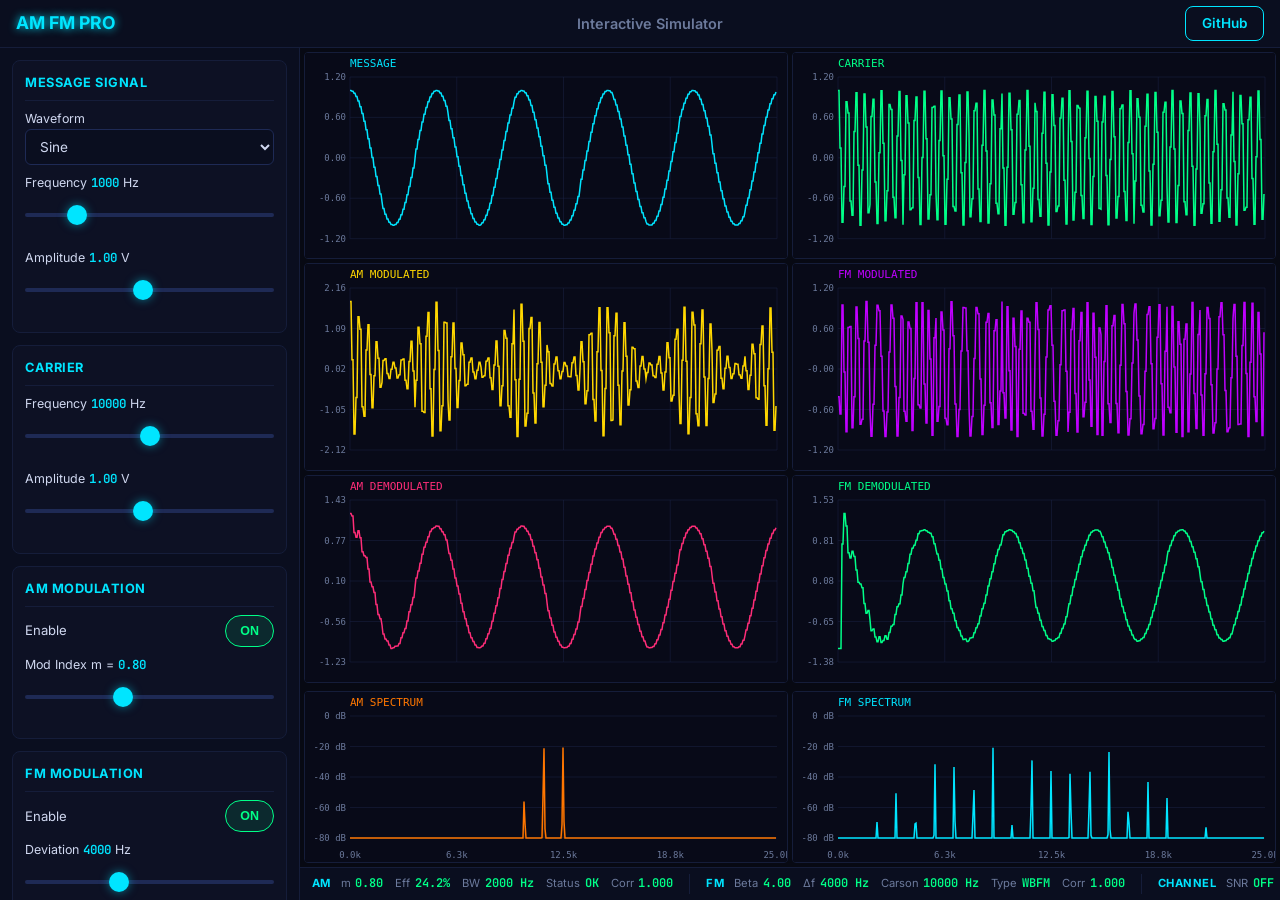
==== simulator.html @ 1bee6c29 "Deploy AM FM PRO web simulator with hardware SNR" ====
<!DOCTYPE html>
<html lang="en">
<head>
  <meta charset="UTF-8">
  <meta name="viewport" content="width=device-width, initial-scale=1.0">
  <title>AM FM PRO | Interactive Simulator</title>
  <link rel="stylesheet" href="style.css">
</head>
<body>
  <!-- Top Navigation Bar -->
  <nav class="sim-nav">
    <a href="index.html" class="nav-logo">AM FM PRO</a>
    <span class="nav-title">Interactive Simulator</span>
    <a href="https://github.com/tg8618024-lang/AM-FM-Communication-Lab" target="_blank" class="btn btn-secondary btn-sm">GitHub</a>
  </nav>

  <div class="sim-layout">
    <!-- LEFT: Control Panel -->
    <aside class="sim-controls">

      <!-- Message Controls -->
      <div class="control-card">
        <h3 class="control-title">Message Signal</h3>
        <div class="slider-group">
          <label>Waveform</label>
          <select id="msg-type">
            <option value="sine">Sine</option>
            <option value="square">Square</option>
            <option value="triangle">Triangle</option>
            <option value="sawtooth">Sawtooth</option>
          </select>
        </div>
        <div class="slider-group">
          <label>Frequency <span id="val-fm">1000</span> Hz</label>
          <input type="range" id="slider-fm" min="100" max="5000" value="1000" step="100">
        </div>
        <div class="slider-group">
          <label>Amplitude <span id="val-am">1.00</span> V</label>
          <input type="range" id="slider-am" min="10" max="200" value="100" step="5">
        </div>
      </div>

      <!-- Carrier Controls -->
      <div class="control-card">
        <h3 class="control-title">Carrier</h3>
        <div class="slider-group">
          <label>Frequency <span id="val-fc">10000</span> Hz</label>
          <input type="range" id="slider-fc" min="2000" max="18000" value="10000" step="500">
        </div>
        <div class="slider-group">
          <label>Amplitude <span id="val-ac">1.00</span> V</label>
          <input type="range" id="slider-ac" min="10" max="200" value="100" step="5">
        </div>
      </div>

      <!-- AM Controls -->
      <div class="control-card">
        <h3 class="control-title">AM Modulation</h3>
        <div class="toggle-row">
          <span>Enable</span>
          <button id="toggle-am" class="toggle-btn active">ON</button>
        </div>
        <div class="slider-group">
          <label>Mod Index m = <span id="val-m">0.80</span></label>
          <input type="range" id="slider-m" min="5" max="200" value="80" step="5">
        </div>
      </div>

      <!-- FM Controls -->
      <div class="control-card">
        <h3 class="control-title">FM Modulation</h3>
        <div class="toggle-row">
          <span>Enable</span>
          <button id="toggle-fm" class="toggle-btn active">ON</button>
        </div>
        <div class="slider-group">
          <label>Deviation <span id="val-df">4000</span> Hz</label>
          <input type="range" id="slider-df" min="500" max="10000" value="4000" step="250">
        </div>
      </div>

      <!-- Channel / Hardware SNR Controls -->
      <div class="control-card">
        <h3 class="control-title">Channel / Hardware SNR</h3>
        <div class="toggle-row">
          <span>AWGN Noise</span>
          <button id="toggle-noise" class="toggle-btn">OFF</button>
        </div>
        <div class="slider-group">
          <label>SNR <span id="val-snr">25</span> dB</label>
          <input type="range" id="slider-snr" min="-5" max="50" value="25" step="1">
        </div>
        <div class="slider-group">
          <label>Tx Power <span id="val-txpow">0</span> dBW</label>
          <input type="range" id="slider-txpow" min="-20" max="30" value="0" step="1">
        </div>
        <div class="slider-group">
          <label>Distance <span id="val-dist">1.0</span> km</label>
          <input type="range" id="slider-dist" min="1" max="100" value="1" step="1">
        </div>
        <div class="slider-group">
          <label>Rx Noise Figure <span id="val-nf">6</span> dB</label>
          <input type="range" id="slider-nf" min="1" max="15" value="6" step="1">
        </div>
        <div class="slider-group">
          <label>Bandwidth <span id="val-bw">10</span> kHz</label>
          <input type="range" id="slider-bw" min="1" max="100" value="10" step="1">
        </div>
      </div>

      <!-- Action Buttons -->
      <div class="control-card">
        <button id="btn-reset" class="btn btn-secondary" style="width:100%">RESET ALL</button>
      </div>

    </aside>

    <!-- RIGHT: Display Area -->
    <main class="sim-display">

      <!-- Waveform Scopes (6 scopes, 2x3 grid) -->
      <div class="scope-grid">
        <div class="scope-container">
          <canvas id="scope-msg"></canvas>
        </div>
        <div class="scope-container">
          <canvas id="scope-carrier"></canvas>
        </div>
        <div class="scope-container">
          <canvas id="scope-am"></canvas>
        </div>
        <div class="scope-container">
          <canvas id="scope-fm"></canvas>
        </div>
        <div class="scope-container">
          <canvas id="scope-am-demod"></canvas>
        </div>
        <div class="scope-container">
          <canvas id="scope-fm-demod"></canvas>
        </div>
      </div>

      <!-- Spectrum Displays (2 canvases) -->
      <div class="scope-grid spectrum-grid">
        <div class="scope-container">
          <canvas id="spec-am"></canvas>
        </div>
        <div class="scope-container">
          <canvas id="spec-fm"></canvas>
        </div>
      </div>

      <!-- Link Budget Chain (Hardware) -->
      <div id="link-budget" class="link-budget-bar hidden">
        <span class="link-budget-title">Link Budget</span>
        <div class="snr-chain">
          <div class="link-stage">
            <span class="link-stage-label">Tx Power</span>
            <span class="link-stage-value" id="lb-tx">0 dBW</span>
          </div>
          <span class="link-arrow">&rarr;</span>
          <div class="link-stage">
            <span class="link-stage-label">FSPL</span>
            <span class="link-stage-value" id="lb-fspl">0 dB</span>
          </div>
          <span class="link-arrow">&rarr;</span>
          <div class="link-stage">
            <span class="link-stage-label">Rx Power</span>
            <span class="link-stage-value" id="lb-rx">0 dBW</span>
          </div>
          <span class="link-arrow">&rarr;</span>
          <div class="link-stage">
            <span class="link-stage-label">kTB</span>
            <span class="link-stage-value" id="lb-ktb">0 dBW</span>
          </div>
          <span class="link-arrow">&rarr;</span>
          <div class="link-stage">
            <span class="link-stage-label">NF</span>
            <span class="link-stage-value" id="lb-nf">6 dB</span>
          </div>
          <span class="link-arrow">&rarr;</span>
          <div class="link-stage">
            <span class="link-stage-label">N total</span>
            <span class="link-stage-value" id="lb-ntotal">0 dBW</span>
          </div>
          <span class="link-arrow">&rarr;</span>
          <div class="link-stage" style="border-color: var(--color-gold);">
            <span class="link-stage-label">SNR_in</span>
            <span class="link-stage-value" id="lb-snr-in" style="color: var(--color-gold);">0 dB</span>
          </div>
        </div>
      </div>

      <!-- SNR Power Budget Bar -->
      <div id="snr-budget" class="snr-budget-bar hidden">
        <span class="snr-budget-title">SNR Analysis</span>
        <div class="snr-chain">
          <div class="snr-stage">
            <span class="snr-stage-label">Sig Power</span>
            <span class="snr-stage-value" id="snr-tx-power">---</span>
          </div>
          <span class="snr-arrow">&rarr;</span>
          <div class="snr-stage">
            <span class="snr-stage-label">Noise Pwr</span>
            <span class="snr-stage-value" id="snr-noise-power">---</span>
          </div>
          <span class="snr-arrow">&rarr;</span>
          <div class="snr-stage">
            <span class="snr-stage-label">Rx Power</span>
            <span class="snr-stage-value" id="snr-rx-power">---</span>
          </div>
        </div>
        <div class="snr-comparison">
          <div class="snr-comp-item">
            <span class="snr-comp-label">Set:</span>
            <span class="snr-comp-value" id="snr-theoretical">---</span>
          </div>
          <div class="snr-comp-item">
            <span class="snr-comp-label">Meas:</span>
            <span class="snr-comp-value" id="snr-measured">---</span>
          </div>
          <div class="snr-comp-item">
            <span class="snr-comp-label">&Delta;:</span>
            <span class="snr-comp-value" id="snr-delta">---</span>
          </div>
          <div class="snr-comp-item">
            <span class="snr-comp-label">FM Gain:</span>
            <span class="snr-comp-value fm-improve" id="snr-fm-gain">---</span>
          </div>
        </div>
      </div>

      <!-- Metrics Bar -->
      <div class="metrics-bar">
        <div class="metrics-section">
          <h4>AM</h4>
          <div class="metric-row">
            <div class="metric-item"><span class="metric-label">m</span><span class="metric-value" id="met-am-m">0.80</span></div>
            <div class="metric-item"><span class="metric-label">Eff</span><span class="metric-value" id="met-am-eff">24.2%</span></div>
            <div class="metric-item"><span class="metric-label">BW</span><span class="metric-value" id="met-am-bw">2000 Hz</span></div>
            <div class="metric-item"><span class="metric-label">Status</span><span class="metric-value" id="met-am-status">OK</span></div>
            <div class="metric-item"><span class="metric-label">Corr</span><span class="metric-value" id="met-am-corr">---</span></div>
          </div>
        </div>
        <div class="metrics-section">
          <h4>FM</h4>
          <div class="metric-row">
            <div class="metric-item"><span class="metric-label">Beta</span><span class="metric-value" id="met-fm-beta">4.00</span></div>
            <div class="metric-item"><span class="metric-label">&#916;f</span><span class="metric-value" id="met-fm-df">4000 Hz</span></div>
            <div class="metric-item"><span class="metric-label">Carson</span><span class="metric-value" id="met-fm-bw">10000 Hz</span></div>
            <div class="metric-item"><span class="metric-label">Type</span><span class="metric-value" id="met-fm-type">WBFM</span></div>
            <div class="metric-item"><span class="metric-label">Corr</span><span class="metric-value" id="met-fm-corr">---</span></div>
          </div>
        </div>
        <div class="metrics-section">
          <h4>Channel</h4>
          <div class="metric-row">
            <div class="metric-item"><span class="metric-label">SNR</span><span class="metric-value" id="met-snr">OFF</span></div>
          </div>
        </div>
      </div>

    </main>
  </div>

  <script src="dsp.js"></script>
  <script src="renderer.js"></script>
  <script src="app.js"></script>
</body>
</html>
---- style.css ----
@import url('https://fonts.googleapis.com/css2?family=Inter:wght@400;600;700&family=JetBrains+Mono&display=swap');

:root {
  --bg-main: #070913;
  --bg-card: #0d1124;
  --bg-surface: #0a0e1f;
  --bg-plot: #080a18;
  --border-dim: #151d3a;
  --border-med: #1e2a55;
  --color-cyan: #00e5ff;
  --color-green: #00ff88;
  --color-gold: #ffd700;
  --color-pink: #ff2d78;
  --color-purple: #bf00ff;
  --color-orange: #ff7700;
  --color-red: #ff1744;
  --color-text: #d0d8f0;
  --color-muted: #6c7a9c;
  --color-dim: #4a5a80;
  --font-mono: 'JetBrains Mono', 'Fira Code', 'Consolas', monospace;
  --font-sans: 'Inter', -apple-system, BlinkMacSystemFont, 'Segoe UI', sans-serif;
}

*, *::before, *::after { box-sizing: border-box; margin: 0; padding: 0; }
html { scroll-behavior: smooth; }

body {
  background-color: var(--bg-main);
  color: var(--color-text);
  font-family: var(--font-sans);
  line-height: 1.6;
  -webkit-font-smoothing: antialiased;
}

.container { max-width: 1200px; margin: 0 auto; padding: 0 24px; }

.btn {
  display: inline-block; border: none; border-radius: 8px;
  padding: 12px 28px; font-weight: 600; font-family: inherit;
  font-size: 1rem; cursor: pointer; text-align: center;
  text-decoration: none; transition: all 0.3s ease; min-height: 44px;
}
.btn-sm { padding: 6px 16px; font-size: 0.85rem; min-height: 32px; }
.btn-primary { background-color: var(--color-cyan); color: #000; }
.btn-primary:hover { box-shadow: 0 0 20px var(--color-cyan); transform: translateY(-2px); }
.btn-secondary { background-color: transparent; color: var(--color-cyan); border: 1px solid var(--color-cyan); }
.btn-secondary:hover { background-color: rgba(0,229,255,0.1); transform: translateY(-2px); }

.card {
  background-color: var(--bg-card); border: 1px solid var(--border-dim);
  border-radius: 12px; padding: 24px;
  transition: transform 0.3s ease, border-color 0.3s ease;
}

.badge {
  display: inline-block; padding: 4px 12px; border-radius: 9999px;
  font-size: 0.75rem; font-weight: 600; text-transform: uppercase;
  letter-spacing: 0.05em; background-color: var(--bg-surface);
  border: 1px solid var(--border-med); color: var(--color-text);
}

.section-title {
  font-size: clamp(2rem, 4vw, 3rem); color: var(--color-cyan);
  text-align: center; margin-bottom: 3rem; padding-bottom: 1rem; position: relative;
}
.section-title::after {
  content: ''; position: absolute; bottom: 0; left: 50%;
  transform: translateX(-50%); width: 60px; height: 4px;
  background-color: var(--color-cyan); border-radius: 2px;
}

.glow-text { text-shadow: 0 0 10px var(--color-cyan); }

/* ======================== Landing Page ======================== */
.hero {
  height: 100vh; display: flex; align-items: center; justify-content: center;
  position: relative; overflow: hidden; text-align: center;
}
.hero-canvas {
  position: absolute; top: 0; left: 0; width: 100%; height: 100%;
  z-index: 0; opacity: 0.3; pointer-events: none;
}
.hero-content {
  z-index: 1; position: relative; max-width: 800px; padding: 0 24px;
  animation: fade-in-up 1s ease-out forwards;
}
.hero h1 {
  font-size: clamp(2.5rem, 6vw, 4.5rem); font-weight: 700;
  letter-spacing: -0.02em; margin-bottom: 1rem; color: var(--color-cyan);
}
.hero .subtitle {
  font-size: clamp(1.2rem, 3vw, 1.8rem); color: var(--color-text);
  margin-bottom: 1.5rem; font-weight: 600;
}
.hero .tagline {
  font-size: clamp(1rem, 2.5vw, 1.3rem); color: var(--color-muted);
  margin-bottom: 2.5rem; max-width: 600px; margin-left: auto; margin-right: auto;
}
.hero-buttons { display: flex; gap: 1rem; justify-content: center; flex-wrap: wrap; }

.features-section { padding: 6rem 0; background-color: var(--bg-main); }
.features-grid { display: grid; grid-template-columns: repeat(3, 1fr); gap: 24px; }
.feature-card:hover { transform: translateY(-8px); border-color: var(--border-med); }
.feature-icon {
  width: 48px; height: 48px; border-radius: 50%;
  background-color: rgba(0,229,255,0.1); border: 1px solid var(--color-cyan);
  display: flex; align-items: center; justify-content: center;
  font-size: 1.5rem; margin-bottom: 1.5rem;
}
.feature-card h3 { font-size: 1.25rem; margin-bottom: 0.75rem; color: #fff; }
.feature-card p { color: var(--color-muted); font-size: 0.95rem; }

.flow-section { padding: 6rem 0; background-color: var(--bg-surface); }
.flow-diagram {
  display: flex; align-items: center; justify-content: space-between;
  gap: 1rem; flex-wrap: wrap;
}
.flow-step {
  flex: 1; min-width: 120px; text-align: center; padding: 1.5rem 1rem;
  animation: pulse-glow 4s infinite alternate;
}
.flow-step h4 { font-size: 0.9rem; color: var(--color-text); }
.flow-arrow {
  color: var(--color-cyan); font-size: 1.5rem; font-weight: 700;
  animation: flow-pulse 2s infinite; display: flex; align-items: center; justify-content: center;
}

.screenshots-section { padding: 6rem 0; }
.screenshots-grid { display: grid; grid-template-columns: repeat(2, 1fr); gap: 2rem; }
.screenshot-placeholder {
  aspect-ratio: 16 / 9; border: 2px dashed var(--border-med); border-radius: 12px;
  display: flex; flex-direction: column; align-items: center; justify-content: center;
  background-color: var(--bg-card); color: var(--color-muted); text-align: center; padding: 2rem;
}
.screenshot-placeholder h4 { margin-bottom: 0.5rem; color: var(--color-text); }

.specs-section { padding: 6rem 0; background-color: var(--bg-surface); text-align: center; }
.tech-strip { display: flex; justify-content: center; gap: 1rem; flex-wrap: wrap; margin-bottom: 2rem; }
.stats-strip { display: flex; justify-content: center; gap: 3rem; flex-wrap: wrap; }
.stat-item { display: flex; flex-direction: column; align-items: center; }
.stat-value { font-size: 2.5rem; font-weight: 700; color: var(--color-cyan); font-family: var(--font-mono); }
.stat-label { font-size: 0.9rem; color: var(--color-muted); text-transform: uppercase; letter-spacing: 0.05em; }

.footer { border-top: 1px solid var(--border-dim); padding: 3rem 0; text-align: center; background-color: var(--bg-main); }
.footer-content { display: flex; flex-direction: column; align-items: center; gap: 1rem; }
.footer h3 { color: var(--color-cyan); font-size: 1.5rem; }
.footer p { color: var(--color-muted); }
.footer-links { display: flex; gap: 1.5rem; margin-top: 1rem; }
.footer-links a { color: var(--color-text); text-decoration: none; transition: color 0.3s ease; }
.footer-links a:hover { color: var(--color-cyan); }

/* ======================== Simulator Page ======================== */
.sim-nav {
  display: flex; align-items: center; justify-content: space-between;
  height: 48px; padding: 0 1rem; background-color: var(--bg-surface);
  border-bottom: 1px solid var(--border-dim); flex-shrink: 0;
}
.nav-logo {
  color: var(--color-cyan); font-weight: 700; font-size: 1.1rem;
  text-decoration: none; text-shadow: 0 0 8px var(--color-cyan);
}
.nav-title { color: var(--color-muted); font-size: 0.9rem; font-weight: 600; }

.sim-layout {
  display: grid; grid-template-columns: 300px 1fr;
  height: calc(100vh - 48px); overflow: hidden;
}

.sim-controls {
  background-color: var(--bg-surface); border-right: 1px solid var(--border-dim);
  padding: 0.75rem; overflow-y: auto; display: flex; flex-direction: column; gap: 0.75rem;
}

.sim-display {
  display: flex; flex-direction: column; height: 100%;
  overflow-y: auto; overflow-x: hidden; background-color: var(--bg-main);
}

.control-card {
  background-color: var(--bg-card); border: 1px solid var(--border-dim);
  border-radius: 8px; padding: 0.75rem;
}

.control-title {
  font-size: 0.8rem; font-weight: 700; color: var(--color-cyan);
  margin-bottom: 0.5rem; padding-bottom: 0.4rem;
  border-bottom: 1px solid var(--border-dim);
  text-transform: uppercase; letter-spacing: 0.04em;
}

.slider-group { margin-bottom: 0.25rem; }
.slider-group:last-child { margin-bottom: 0; }
.slider-group label { display: block; font-size: 0.78rem; color: var(--color-text); margin-bottom: 0; }
.slider-group label span { color: var(--color-cyan); font-family: var(--font-mono); font-weight: 600; }

.toggle-row {
  display: flex; justify-content: space-between; align-items: center; margin-bottom: 0.5rem;
}
.toggle-row span { font-size: 0.82rem; color: var(--color-text); }

input[type=range] {
  -webkit-appearance: none; width: 100%; background: transparent;
  min-height: 44px; cursor: pointer;
}
input[type=range]::-webkit-slider-thumb {
  -webkit-appearance: none; height: 20px; width: 20px; border-radius: 50%;
  background: var(--color-cyan); margin-top: -8px;
  box-shadow: 0 0 10px rgba(0,229,255,0.5);
}
input[type=range]::-webkit-slider-runnable-track {
  width: 100%; height: 4px; background: var(--border-med); border-radius: 2px;
}
input[type=range]::-moz-range-thumb {
  height: 20px; width: 20px; border-radius: 50%; border: none;
  background: var(--color-cyan);
  box-shadow: 0 0 10px rgba(0,229,255,0.5);
}
input[type=range]::-moz-range-track {
  width: 100%; height: 4px; background: var(--border-med); border-radius: 2px;
}
input[type=range]:focus { outline: none; }

.toggle-btn {
  background-color: var(--bg-surface); border: 1px solid var(--border-med);
  color: var(--color-text); padding: 4px 14px; border-radius: 9999px;
  cursor: pointer; font-size: 0.78rem; font-weight: 600;
  transition: all 0.2s; min-height: 32px;
}
.toggle-btn.active {
  background-color: rgba(0,255,136,0.1); border-color: var(--color-green); color: var(--color-green);
}

select {
  width: 100%; background-color: var(--bg-surface); color: var(--color-text);
  border: 1px solid var(--border-med); padding: 6px 10px; border-radius: 6px;
  font-family: inherit; font-size: 0.85rem; outline: none; cursor: pointer;
  margin-bottom: 0.25rem; min-height: 36px;
}

/* Scope Grid: 6 waveform scopes (2 cols x 3 rows) */
.scope-grid {
  display: grid; grid-template-columns: repeat(2, 1fr);
  gap: 4px; padding: 4px;
  flex: 1; min-height: 0;
}
.scope-grid > .scope-container { min-height: 110px; }

/* Spectrum Grid: 2 spectrum canvases */
.spectrum-grid {
  grid-template-columns: repeat(2, 1fr);
  flex: 0 0 auto; min-height: 130px; max-height: 180px;
}

.scope-container {
  background-color: var(--bg-card); border: 1px solid var(--border-dim);
  border-radius: 4px; position: relative; overflow: hidden;
}
.scope-container canvas {
  width: 100%; height: 100%; display: block; background-color: var(--bg-plot);
}

/* Metrics Bar */
.metrics-bar {
  background-color: var(--bg-surface); border-top: 1px solid var(--border-dim);
  padding: 0.4rem 0.75rem; display: flex; gap: 1rem;
  overflow-x: auto; white-space: nowrap; flex-shrink: 0;
}
.metrics-section {
  display: flex; align-items: center; gap: 0.6rem;
  padding-right: 1rem; border-right: 1px solid var(--border-dim);
}
.metrics-section:last-child { border-right: none; padding-right: 0; }
.metrics-section h4 {
  color: var(--color-cyan); font-size: 0.7rem; font-weight: 700;
  text-transform: uppercase; letter-spacing: 0.04em; white-space: nowrap;
}
.metric-row { display: flex; gap: 0.75rem; align-items: center; }
.metric-item { display: inline-flex; align-items: center; gap: 0.3rem; }
.metric-label { color: var(--color-muted); font-size: 0.7rem; white-space: nowrap; }
.metric-value {
  color: var(--color-green); font-family: var(--font-mono);
  font-weight: 600; font-size: 0.75rem; white-space: nowrap;
}
.metric-value.warn { color: var(--color-gold); }
.metric-value.danger { color: var(--color-red); }

/* ======================== SNR / Hardware Panel ======================== */
.snr-budget-bar {
  background-color: var(--bg-card); border-top: 1px solid var(--color-gold);
  padding: 0.5rem 0.75rem; display: flex; align-items: center; gap: 1rem;
  flex-shrink: 0; overflow-x: auto; white-space: nowrap;
}
.snr-budget-bar.hidden { display: none; }
.snr-budget-title {
  color: var(--color-gold); font-size: 0.7rem; font-weight: 700;
  text-transform: uppercase; letter-spacing: 0.04em; white-space: nowrap;
  text-shadow: 0 0 6px rgba(255,215,0,0.3);
}
.snr-chain { display: flex; align-items: center; gap: 0.4rem; }
.snr-stage {
  display: flex; flex-direction: column; align-items: center;
  background-color: var(--bg-surface); border: 1px solid var(--border-dim);
  border-radius: 4px; padding: 3px 10px; min-width: 60px;
}
.snr-stage-label {
  font-size: 0.6rem; color: var(--color-muted); text-transform: uppercase;
  letter-spacing: 0.03em; line-height: 1.2;
}
.snr-stage-value {
  font-family: var(--font-mono); font-size: 0.75rem; font-weight: 600;
  color: var(--color-green); line-height: 1.3;
}
.snr-arrow { color: var(--color-gold); font-size: 0.9rem; font-weight: 700; }
.snr-comparison { display: flex; gap: 1rem; margin-left: auto; align-items: center; }
.snr-comp-item { display: flex; gap: 0.3rem; align-items: center; font-size: 0.72rem; }
.snr-comp-label { color: var(--color-muted); }
.snr-comp-value { font-family: var(--font-mono); font-weight: 600; color: var(--color-cyan); }
.snr-comp-value.good { color: var(--color-green); }
.snr-comp-value.poor { color: var(--color-red); }

/* Link Budget Panel */
.link-budget-bar {
  background-color: var(--bg-card); border-top: 1px solid var(--color-purple);
  padding: 0.5rem 0.75rem; display: flex; align-items: center; gap: 0.8rem;
  flex-shrink: 0; overflow-x: auto; white-space: nowrap;
}
.link-budget-bar.hidden { display: none; }
.link-budget-title {
  color: var(--color-purple); font-size: 0.7rem; font-weight: 700;
  text-transform: uppercase; letter-spacing: 0.04em; white-space: nowrap;
  text-shadow: 0 0 6px rgba(191,0,255,0.3);
}
.link-stage {
  display: flex; flex-direction: column; align-items: center;
  background-color: var(--bg-surface); border: 1px solid var(--border-dim);
  border-radius: 4px; padding: 3px 8px; min-width: 55px;
}
.link-stage-label {
  font-size: 0.55rem; color: var(--color-muted); text-transform: uppercase;
  letter-spacing: 0.02em; line-height: 1.2;
}
.link-stage-value {
  font-family: var(--font-mono); font-size: 0.72rem; font-weight: 600;
  color: var(--color-cyan); line-height: 1.3;
}
.link-arrow { color: var(--color-purple); font-size: 0.85rem; font-weight: 700; }

/* FM Improvement indicator */
.fm-improve { color: var(--color-green); }
.fm-improve.poor { color: var(--color-red); }

@keyframes pulse-glow {
  0%, 100% { box-shadow: 0 0 5px var(--color-cyan); }
  50% { box-shadow: 0 0 20px var(--color-cyan); }
}
@keyframes fade-in-up {
  from { opacity: 0; transform: translateY(20px); }
  to { opacity: 1; transform: translateY(0); }
}
@keyframes flow-pulse {
  0%, 100% { opacity: 0.5; }
  50% { opacity: 1; transform: scale(1.1); }
}

@media (max-width: 1024px) {
  .features-grid { grid-template-columns: repeat(2, 1fr); }
  .scope-grid { grid-template-columns: 1fr; }
  .scope-grid > .scope-container { min-height: 130px; }
  .spectrum-grid { grid-template-columns: 1fr; max-height: none; }
  .spectrum-grid > .scope-container { min-height: 130px; }
}

@media (max-width: 768px) {
  .features-grid { grid-template-columns: 1fr; }
  .flow-diagram { flex-direction: column; }
  .flow-arrow { transform: rotate(90deg); }
  .screenshots-grid { grid-template-columns: 1fr; }
  .sim-layout { grid-template-columns: 1fr; height: auto; overflow: visible; }
  .sim-controls { border-right: none; border-bottom: 1px solid var(--border-dim); max-height: 45vh; }
  .sim-display { height: auto; min-height: 100vh; }
  .scope-container { min-height: 180px; }
  .metrics-bar { flex-direction: column; gap: 0.4rem; }
  .metrics-section { border-right: none; border-bottom: 1px solid var(--border-dim); padding-right: 0; padding-bottom: 0.4rem; flex-wrap: wrap; white-space: normal; }
  .metrics-section:last-child { border-bottom: none; }
  .snr-chain { flex-wrap: wrap; }
  .snr-comparison { flex-wrap: wrap; margin-left: 0; }
  .link-budget-bar { flex-wrap: wrap; }
}
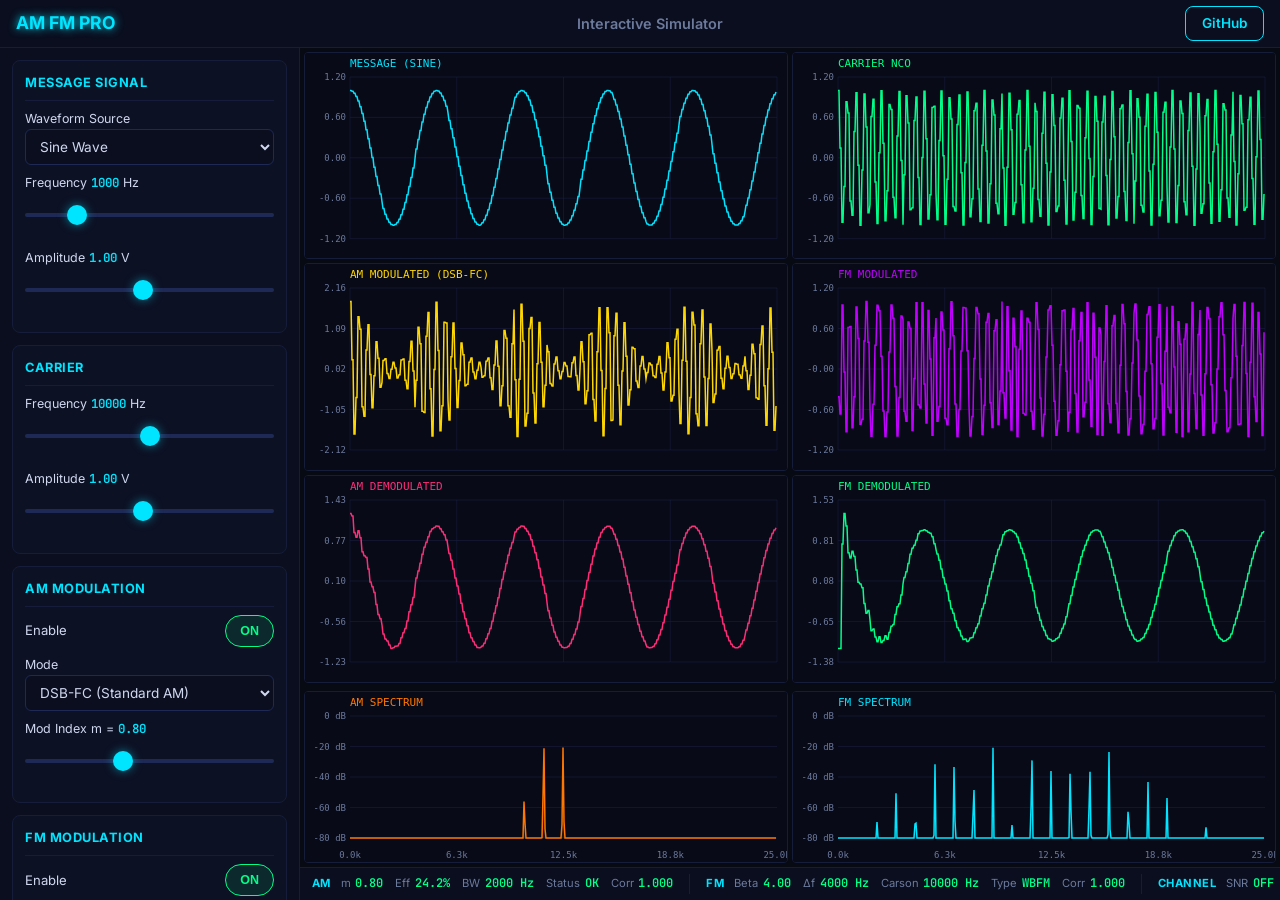
==== commit b44e1411: "Add Audio File, Live Mic, Speaker playback, and DSB-SC mode to Web Simulator" ====
--- a/simulator.html
+++ b/simulator.html
@@ -22,14 +22,30 @@
       <div class="control-card">
         <h3 class="control-title">Message Signal</h3>
         <div class="slider-group">
-          <label>Waveform</label>
+          <label>Waveform Source</label>
           <select id="msg-type">
-            <option value="sine">Sine</option>
-            <option value="square">Square</option>
-            <option value="triangle">Triangle</option>
-            <option value="sawtooth">Sawtooth</option>
+            <option value="sine">Sine Wave</option>
+            <option value="square">Square Wave</option>
+            <option value="triangle">Triangle Wave</option>
+            <option value="sawtooth">Sawtooth Wave</option>
+            <option value="audio-file">📁 Audio File (WAV/MP3)</option>
+            <option value="mic">🎤 Live Microphone</option>
           </select>
         </div>
+
+        <!-- Audio File Upload UI (shown when audio-file selected) -->
+        <div id="audio-file-controls" style="display:none; margin: 0.5rem 0;">
+          <input type="file" id="audio-file-input" accept="audio/*" style="display:none;">
+          <button type="button" id="btn-choose-file" class="btn btn-secondary btn-sm" style="width:100%; font-size:0.75rem;">📁 Choose Audio File</button>
+          <span id="audio-file-name" style="font-size:0.7rem; color:var(--color-cyan); display:block; margin-top:0.25rem; word-break:break-all;"></span>
+        </div>
+
+        <!-- Live Microphone UI (shown when mic selected) -->
+        <div id="mic-controls" style="display:none; margin: 0.5rem 0;">
+          <button type="button" id="btn-toggle-mic" class="btn btn-secondary btn-sm" style="width:100%; font-size:0.75rem;">🎤 Start Microphone</button>
+          <span id="mic-status" style="font-size:0.7rem; color:var(--color-muted); display:block; margin-top:0.25rem;">Mic: Inactive</span>
+        </div>
+
         <div class="slider-group">
           <label>Frequency <span id="val-fm">1000</span> Hz</label>
           <input type="range" id="slider-fm" min="100" max="5000" value="1000" step="100">
@@ -61,6 +77,13 @@
           <button id="toggle-am" class="toggle-btn active">ON</button>
         </div>
         <div class="slider-group">
+          <label>Mode</label>
+          <select id="am-mode">
+            <option value="DSB-FC">DSB-FC (Standard AM)</option>
+            <option value="DSB-SC">DSB-SC (Suppressed Carrier)</option>
+          </select>
+        </div>
+        <div class="slider-group">
           <label>Mod Index m = <span id="val-m">0.80</span></label>
           <input type="range" id="slider-m" min="5" max="200" value="80" step="5">
         </div>
@@ -106,6 +129,18 @@
           <label>Bandwidth <span id="val-bw">10</span> kHz</label>
           <input type="range" id="slider-bw" min="1" max="100" value="10" step="1">
         </div>
+      </div>
+
+      <!-- Audio Speaker Monitor -->
+      <div class="control-card">
+        <h3 class="control-title">🔊 Audio Monitor (Speaker)</h3>
+        <div style="display:flex; flex-direction:column; gap:0.35rem;">
+          <button type="button" id="btn-play-msg" class="btn btn-secondary btn-sm" style="font-size:0.75rem; text-align:left;">▶ Play Message</button>
+          <button type="button" id="btn-play-am" class="btn btn-secondary btn-sm" style="font-size:0.75rem; text-align:left;">▶ Play AM Demod</button>
+          <button type="button" id="btn-play-fm" class="btn btn-secondary btn-sm" style="font-size:0.75rem; text-align:left;">▶ Play FM Demod</button>
+          <button type="button" id="btn-stop-audio" class="btn btn-primary btn-sm" style="font-size:0.75rem; margin-top:0.2rem;">⏹ Stop Audio</button>
+        </div>
+        <span id="audio-status" style="font-size:0.68rem; color:var(--color-muted); display:block; margin-top:0.35rem;">Speaker: Idle</span>
       </div>
 
       <!-- Action Buttons -->
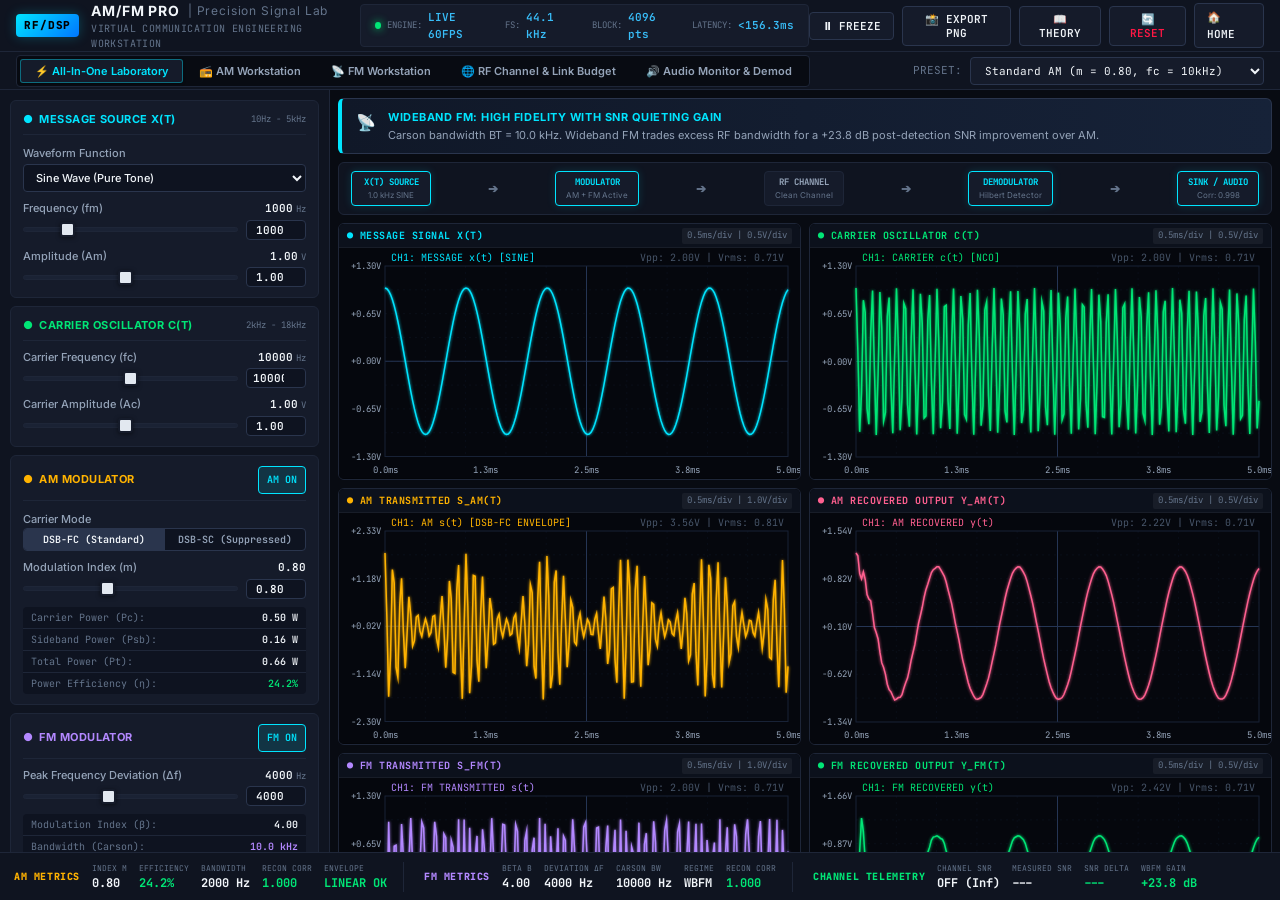
==== commit 49201bec: "Professional RF/DSP instrument UI/UX redesign v4.0" ====
--- a/simulator.html
+++ b/simulator.html
@@ -3,301 +3,623 @@
 <head>
   <meta charset="UTF-8">
   <meta name="viewport" content="width=device-width, initial-scale=1.0">
-  <title>AM FM PRO | Interactive Simulator</title>
+  <title>AM/FM PRO | RF & DSP Laboratory Workstation</title>
   <link rel="stylesheet" href="style.css">
 </head>
-<body>
-  <!-- Top Navigation Bar -->
-  <nav class="sim-nav">
-    <a href="index.html" class="nav-logo">AM FM PRO</a>
-    <span class="nav-title">Interactive Simulator</span>
-    <a href="https://github.com/tg8618024-lang/AM-FM-Communication-Lab" target="_blank" class="btn btn-secondary btn-sm">GitHub</a>
+<body data-view="all">
+
+  <!-- ==================== 1. TOP INSTRUMENT HEADER ==================== -->
+  <header class="inst-header">
+    <div class="inst-branding">
+      <span class="inst-logo-badge">RF/DSP</span>
+      <div class="inst-title-block">
+        <h1>AM/FM PRO <span style="font-weight:400; color:var(--text-dim); font-size:12px;">| Precision Signal Lab</span></h1>
+        <div class="inst-subtitle">Virtual Communication Engineering Workstation</div>
+      </div>
+    </div>
+
+    <!-- Active Hardware & Engine Telemetry -->
+    <div class="inst-telemetry">
+      <div class="telem-item">
+        <span class="pulse-dot" id="led-status"></span>
+        <span class="telem-label">Engine:</span>
+        <span class="telem-val" id="stat-engine">LIVE 60FPS</span>
+      </div>
+      <div class="telem-item">
+        <span class="telem-label">Fs:</span>
+        <span class="telem-val">44.1 kHz</span>
+      </div>
+      <div class="telem-item">
+        <span class="telem-label">Block:</span>
+        <span class="telem-val">4096 pts</span>
+      </div>
+      <div class="telem-item">
+        <span class="telem-label">Latency:</span>
+        <span class="telem-val" id="stat-latency">&lt;2.1ms</span>
+      </div>
+    </div>
+
+    <!-- Toolbar Action Buttons -->
+    <div class="inst-actions">
+      <button type="button" id="btn-freeze" class="btn-tool" title="Freeze waveform rendering (spacebar)">
+        <span id="freeze-icon">⏸</span> <span id="freeze-text">FREEZE</span>
+      </button>
+      <button type="button" id="btn-export-png" class="btn-tool" title="Capture high-resolution oscilloscope plot">
+        📸 EXPORT PNG
+      </button>
+      <button type="button" id="btn-theory-modal" class="btn-tool" title="Open RF communication theory & formulas reference">
+        📖 THEORY
+      </button>
+      <button type="button" id="btn-reset" class="btn-tool" style="color:var(--state-danger);" title="Reset all instrument dials to factory calibration">
+        🔄 RESET
+      </button>
+      <a href="index.html" class="btn-tool" style="text-decoration:none;">
+        🏠 HOME
+      </a>
+    </div>
+  </header>
+
+  <!-- ==================== 2. WORKFLOW MODULE BAR ==================== -->
+  <nav class="inst-workflow-bar">
+    <div class="workflow-tabs">
+      <button type="button" class="tab-btn active tab-all" data-tab="all">⚡ All-In-One Laboratory</button>
+      <button type="button" class="tab-btn tab-am" data-tab="am">📻 AM Workstation</button>
+      <button type="button" class="tab-btn tab-fm" data-tab="fm">📡 FM Workstation</button>
+      <button type="button" class="tab-btn" data-tab="channel">🌐 RF Channel &amp; Link Budget</button>
+      <button type="button" class="tab-btn" data-tab="audio">🔊 Audio Monitor &amp; Demod</button>
+    </div>
+
+    <!-- Instrument Presets Selector -->
+    <div class="quick-presets-group">
+      <span style="color:var(--text-dim);">PRESET:</span>
+      <select id="sel-preset" class="preset-select">
+        <option value="default">Standard AM (m = 0.80, fc = 10kHz)</option>
+        <option value="am-overmod">⚠️ AM Overmodulation (m = 1.35)</option>
+        <option value="am-dsbsc">⚡ AM DSB-SC (100% Efficiency)</option>
+        <option value="fm-wbfm">📡 Broadcast FM (WBFM, β = 5.0)</option>
+        <option value="fm-nbfm">📻 Narrowband FM (NBFM, β = 0.8)</option>
+        <option value="chan-noisy">🌧️ Severe Noise Channel (SNR = 5 dB)</option>
+        <option value="chan-weak">📡 Weak Long Distance Link (50 km)</option>
+      </select>
+    </div>
   </nav>
 
-  <div class="sim-layout">
-    <!-- LEFT: Control Panel -->
-    <aside class="sim-controls">
-
-      <!-- Message Controls -->
-      <div class="control-card">
-        <h3 class="control-title">Message Signal</h3>
-        <div class="slider-group">
-          <label>Waveform Source</label>
-          <select id="msg-type">
-            <option value="sine">Sine Wave</option>
-            <option value="square">Square Wave</option>
+  <!-- ==================== 3. APP SHELL LAYOUT ==================== -->
+  <div class="inst-shell">
+
+    <!-- LEFT SIDEBAR: STRUCTURED PARAMETER RACK -->
+    <aside class="inst-rack">
+
+      <!-- GROUP A: MESSAGE SIGNAL -->
+      <section class="param-card">
+        <div class="param-card-header">
+          <div class="card-title-badge badge-msg">
+            <span>●</span> <span>Message Source x(t)</span>
+          </div>
+          <span class="ctrl-limits">10Hz - 5kHz</span>
+        </div>
+
+        <div class="ctrl-row">
+          <label class="ctrl-title" for="msg-type">Waveform Function</label>
+          <select id="msg-type" class="inst-select">
+            <option value="sine">Sine Wave (Pure Tone)</option>
+            <option value="square">Square Wave (Harmonics)</option>
             <option value="triangle">Triangle Wave</option>
-            <option value="sawtooth">Sawtooth Wave</option>
+            <option value="sawtooth">Sawtooth Ramp</option>
             <option value="audio-file">📁 Audio File (WAV/MP3)</option>
             <option value="mic">🎤 Live Microphone</option>
           </select>
         </div>
 
-        <!-- Audio File Upload UI (shown when audio-file selected) -->
-        <div id="audio-file-controls" style="display:none; margin: 0.5rem 0;">
+        <!-- Audio File Upload UI -->
+        <div id="audio-file-controls" style="display:none; margin: 6px 0; padding: 6px; background:var(--bg-input); border-radius:var(--radius-sm);">
           <input type="file" id="audio-file-input" accept="audio/*" style="display:none;">
-          <button type="button" id="btn-choose-file" class="btn btn-secondary btn-sm" style="width:100%; font-size:0.75rem;">📁 Choose Audio File</button>
-          <span id="audio-file-name" style="font-size:0.7rem; color:var(--color-cyan); display:block; margin-top:0.25rem; word-break:break-all;"></span>
-        </div>
-
-        <!-- Live Microphone UI (shown when mic selected) -->
-        <div id="mic-controls" style="display:none; margin: 0.5rem 0;">
-          <button type="button" id="btn-toggle-mic" class="btn btn-secondary btn-sm" style="width:100%; font-size:0.75rem;">🎤 Start Microphone</button>
-          <span id="mic-status" style="font-size:0.7rem; color:var(--color-muted); display:block; margin-top:0.25rem;">Mic: Inactive</span>
-        </div>
-
-        <div class="slider-group">
-          <label>Frequency <span id="val-fm">1000</span> Hz</label>
-          <input type="range" id="slider-fm" min="100" max="5000" value="1000" step="100">
-        </div>
-        <div class="slider-group">
-          <label>Amplitude <span id="val-am">1.00</span> V</label>
-          <input type="range" id="slider-am" min="10" max="200" value="100" step="5">
-        </div>
-      </div>
-
-      <!-- Carrier Controls -->
-      <div class="control-card">
-        <h3 class="control-title">Carrier</h3>
-        <div class="slider-group">
-          <label>Frequency <span id="val-fc">10000</span> Hz</label>
-          <input type="range" id="slider-fc" min="2000" max="18000" value="10000" step="500">
-        </div>
-        <div class="slider-group">
-          <label>Amplitude <span id="val-ac">1.00</span> V</label>
-          <input type="range" id="slider-ac" min="10" max="200" value="100" step="5">
-        </div>
-      </div>
-
-      <!-- AM Controls -->
-      <div class="control-card">
-        <h3 class="control-title">AM Modulation</h3>
-        <div class="toggle-row">
-          <span>Enable</span>
-          <button id="toggle-am" class="toggle-btn active">ON</button>
-        </div>
-        <div class="slider-group">
-          <label>Mode</label>
-          <select id="am-mode">
-            <option value="DSB-FC">DSB-FC (Standard AM)</option>
-            <option value="DSB-SC">DSB-SC (Suppressed Carrier)</option>
+          <button type="button" id="btn-choose-file" class="btn-tool" style="width:100%; justify-content:center;">📁 Browse Audio File</button>
+          <span id="audio-file-name" style="font-size:10px; color:var(--sig-message); display:block; margin-top:4px; word-break:break-all;"></span>
+        </div>
+
+        <!-- Live Microphone UI -->
+        <div id="mic-controls" style="display:none; margin: 6px 0; padding: 6px; background:var(--bg-input); border-radius:var(--radius-sm);">
+          <button type="button" id="btn-toggle-mic" class="btn-tool" style="width:100%; justify-content:center;">🎤 Enable Microphone</button>
+          <span id="mic-status" style="font-size:10px; color:var(--text-dim); display:block; margin-top:4px; text-align:center;">Mic: Idle</span>
+        </div>
+
+        <!-- Frequency fm -->
+        <div class="ctrl-row">
+          <div class="ctrl-label-line">
+            <span class="ctrl-title">Frequency (fm)</span>
+            <span class="ctrl-readout"><span id="val-fm">1000</span> <span class="ctrl-unit">Hz</span></span>
+          </div>
+          <div class="range-container">
+            <input type="range" id="slider-fm" class="inst-slider" min="100" max="5000" value="1000" step="50">
+            <input type="number" id="num-fm" class="inst-numbox" min="100" max="5000" value="1000" step="50">
+          </div>
+        </div>
+
+        <!-- Amplitude Am -->
+        <div class="ctrl-row">
+          <div class="ctrl-label-line">
+            <span class="ctrl-title">Amplitude (Am)</span>
+            <span class="ctrl-readout"><span id="val-am">1.00</span> <span class="ctrl-unit">V</span></span>
+          </div>
+          <div class="range-container">
+            <input type="range" id="slider-am" class="inst-slider" min="10" max="200" value="100" step="5">
+            <input type="number" id="num-am" class="inst-numbox" min="0.10" max="2.00" value="1.00" step="0.05">
+          </div>
+        </div>
+      </section>
+
+      <!-- GROUP B: CARRIER NCO -->
+      <section class="param-card">
+        <div class="param-card-header">
+          <div class="card-title-badge badge-car">
+            <span>●</span> <span>Carrier Oscillator c(t)</span>
+          </div>
+          <span class="ctrl-limits">2kHz - 18kHz</span>
+        </div>
+
+        <!-- Frequency fc -->
+        <div class="ctrl-row">
+          <div class="ctrl-label-line">
+            <span class="ctrl-title">Carrier Frequency (fc)</span>
+            <span class="ctrl-readout"><span id="val-fc">10000</span> <span class="ctrl-unit">Hz</span></span>
+          </div>
+          <div class="range-container">
+            <input type="range" id="slider-fc" class="inst-slider" min="2000" max="18000" value="10000" step="250">
+            <input type="number" id="num-fc" class="inst-numbox" min="2000" max="18000" value="10000" step="250">
+          </div>
+        </div>
+
+        <!-- Amplitude Ac -->
+        <div class="ctrl-row">
+          <div class="ctrl-label-line">
+            <span class="ctrl-title">Carrier Amplitude (Ac)</span>
+            <span class="ctrl-readout"><span id="val-ac">1.00</span> <span class="ctrl-unit">V</span></span>
+          </div>
+          <div class="range-container">
+            <input type="range" id="slider-ac" class="inst-slider" min="10" max="200" value="100" step="5">
+            <input type="number" id="num-ac" class="inst-numbox" min="0.10" max="2.00" value="1.00" step="0.05">
+          </div>
+        </div>
+      </section>
+
+      <!-- GROUP C: AM MODULATION -->
+      <section class="param-card mode-am-only-card">
+        <div class="param-card-header">
+          <div class="card-title-badge badge-am">
+            <span>●</span> <span>AM Modulator</span>
+          </div>
+          <button type="button" id="toggle-am" class="btn-tool active" style="padding:2px 8px; font-size:10px;">AM ON</button>
+        </div>
+
+        <div class="ctrl-row">
+          <label class="ctrl-title" for="am-mode">Carrier Mode</label>
+          <div class="seg-switch">
+            <button type="button" class="seg-btn active" data-mode="DSB-FC" id="btn-mode-dsbfc">DSB-FC (Standard)</button>
+            <button type="button" class="seg-btn" data-mode="DSB-SC" id="btn-mode-dsbsc">DSB-SC (Suppressed)</button>
+          </div>
+          <select id="am-mode" style="display:none;">
+            <option value="DSB-FC" selected>DSB-FC</option>
+            <option value="DSB-SC">DSB-SC</option>
           </select>
         </div>
-        <div class="slider-group">
-          <label>Mod Index m = <span id="val-m">0.80</span></label>
-          <input type="range" id="slider-m" min="5" max="200" value="80" step="5">
-        </div>
-      </div>
-
-      <!-- FM Controls -->
-      <div class="control-card">
-        <h3 class="control-title">FM Modulation</h3>
-        <div class="toggle-row">
-          <span>Enable</span>
-          <button id="toggle-fm" class="toggle-btn active">ON</button>
-        </div>
-        <div class="slider-group">
-          <label>Deviation <span id="val-df">4000</span> Hz</label>
-          <input type="range" id="slider-df" min="500" max="10000" value="4000" step="250">
-        </div>
-      </div>
-
-      <!-- Channel / Hardware SNR Controls -->
-      <div class="control-card">
-        <h3 class="control-title">Channel / Hardware SNR</h3>
-        <div class="toggle-row">
-          <span>AWGN Noise</span>
-          <button id="toggle-noise" class="toggle-btn">OFF</button>
-        </div>
-        <div class="slider-group">
-          <label>SNR <span id="val-snr">25</span> dB</label>
-          <input type="range" id="slider-snr" min="-5" max="50" value="25" step="1">
-        </div>
-        <div class="slider-group">
-          <label>Tx Power <span id="val-txpow">0</span> dBW</label>
-          <input type="range" id="slider-txpow" min="-20" max="30" value="0" step="1">
-        </div>
-        <div class="slider-group">
-          <label>Distance <span id="val-dist">1.0</span> km</label>
-          <input type="range" id="slider-dist" min="1" max="100" value="1" step="1">
-        </div>
-        <div class="slider-group">
-          <label>Rx Noise Figure <span id="val-nf">6</span> dB</label>
-          <input type="range" id="slider-nf" min="1" max="15" value="6" step="1">
-        </div>
-        <div class="slider-group">
-          <label>Bandwidth <span id="val-bw">10</span> kHz</label>
-          <input type="range" id="slider-bw" min="1" max="100" value="10" step="1">
-        </div>
-      </div>
-
-      <!-- Audio Speaker Monitor -->
-      <div class="control-card">
-        <h3 class="control-title">🔊 Audio Monitor (Speaker)</h3>
-        <div style="display:flex; flex-direction:column; gap:0.35rem;">
-          <button type="button" id="btn-play-msg" class="btn btn-secondary btn-sm" style="font-size:0.75rem; text-align:left;">▶ Play Message</button>
-          <button type="button" id="btn-play-am" class="btn btn-secondary btn-sm" style="font-size:0.75rem; text-align:left;">▶ Play AM Demod</button>
-          <button type="button" id="btn-play-fm" class="btn btn-secondary btn-sm" style="font-size:0.75rem; text-align:left;">▶ Play FM Demod</button>
-          <button type="button" id="btn-stop-audio" class="btn btn-primary btn-sm" style="font-size:0.75rem; margin-top:0.2rem;">⏹ Stop Audio</button>
-        </div>
-        <span id="audio-status" style="font-size:0.68rem; color:var(--color-muted); display:block; margin-top:0.35rem;">Speaker: Idle</span>
-      </div>
-
-      <!-- Action Buttons -->
-      <div class="control-card">
-        <button id="btn-reset" class="btn btn-secondary" style="width:100%">RESET ALL</button>
-      </div>
+
+        <!-- Modulation Index m -->
+        <div class="ctrl-row">
+          <div class="ctrl-label-line">
+            <span class="ctrl-title">Modulation Index (m)</span>
+            <span class="ctrl-readout"><span id="val-m">0.80</span></span>
+          </div>
+          <div class="range-container">
+            <input type="range" id="slider-m" class="inst-slider" min="5" max="200" value="80" step="5">
+            <input type="number" id="num-m" class="inst-numbox" min="0.05" max="2.00" value="0.80" step="0.05">
+          </div>
+        </div>
+
+        <!-- Overmodulation Alert Banner -->
+        <div id="alert-overmod" class="alert-banner" style="display:none;">
+          <span>⚠️</span>
+          <span>OVERMODULATION (m &gt; 1.0): Zero-crossing envelope distortion occurs.</span>
+        </div>
+
+        <!-- Live Power Distribution Table -->
+        <table class="power-table">
+          <tbody>
+            <tr><td class="p-label">Carrier Power (Pc):</td><td class="p-val" id="pwr-pc">0.50 W</td></tr>
+            <tr><td class="p-label">Sideband Power (Psb):</td><td class="p-val" id="pwr-psb">0.16 W</td></tr>
+            <tr><td class="p-label">Total Power (Pt):</td><td class="p-val" id="pwr-pt">0.66 W</td></tr>
+            <tr><td class="p-label">Power Efficiency (η):</td><td class="p-val" id="pwr-eff" style="color:var(--sig-carrier);">24.2%</td></tr>
+          </tbody>
+        </table>
+      </section>
+
+      <!-- GROUP D: FM MODULATION -->
+      <section class="param-card mode-fm-only-card">
+        <div class="param-card-header">
+          <div class="card-title-badge badge-fm">
+            <span>●</span> <span>FM Modulator</span>
+          </div>
+          <button type="button" id="toggle-fm" class="btn-tool active" style="padding:2px 8px; font-size:10px;">FM ON</button>
+        </div>
+
+        <!-- Frequency Deviation delta_f -->
+        <div class="ctrl-row">
+          <div class="ctrl-label-line">
+            <span class="ctrl-title">Peak Frequency Deviation (Δf)</span>
+            <span class="ctrl-readout"><span id="val-df">4000</span> <span class="ctrl-unit">Hz</span></span>
+          </div>
+          <div class="range-container">
+            <input type="range" id="slider-df" class="inst-slider" min="200" max="10000" value="4000" step="100">
+            <input type="number" id="num-df" class="inst-numbox" min="200" max="10000" value="4000" step="100">
+          </div>
+        </div>
+
+        <table class="power-table">
+          <tbody>
+            <tr><td class="p-label">Modulation Index (β):</td><td class="p-val" id="pwr-beta">4.00</td></tr>
+            <tr><td class="p-label">Bandwidth (Carson):</td><td class="p-val" id="pwr-carson" style="color:var(--sig-fm);">10.0 kHz</td></tr>
+            <tr><td class="p-label">FM Regime:</td><td class="p-val" id="pwr-fm-regime">WBFM</td></tr>
+            <tr><td class="p-label">FM Improvement Gain:</td><td class="p-val" id="pwr-fm-gain" style="color:var(--state-normal);">+19.8 dB</td></tr>
+          </tbody>
+        </table>
+      </section>
+
+      <!-- GROUP E: CHANNEL & LINK BUDGET -->
+      <section class="param-card">
+        <div class="param-card-header">
+          <div class="card-title-badge badge-chan">
+            <span>●</span> <span>RF Channel &amp; AWGN Noise</span>
+          </div>
+          <button type="button" id="toggle-noise" class="btn-tool" style="padding:2px 8px; font-size:10px;">NOISE OFF</button>
+        </div>
+
+        <!-- Channel SNR -->
+        <div class="ctrl-row">
+          <div class="ctrl-label-line">
+            <span class="ctrl-title">Channel SNR</span>
+            <span class="ctrl-readout"><span id="val-snr">25</span> <span class="ctrl-unit">dB</span></span>
+          </div>
+          <div class="range-container">
+            <input type="range" id="slider-snr" class="inst-slider" min="-5" max="50" value="25" step="1">
+            <input type="number" id="num-snr" class="inst-numbox" min="-5" max="50" value="25" step="1">
+          </div>
+        </div>
+
+        <!-- Hardware Link Budget Sub-parameters -->
+        <div class="ctrl-row">
+          <div class="ctrl-label-line">
+            <span class="ctrl-title">Tx Power</span>
+            <span class="ctrl-readout"><span id="val-txpow">0</span> <span class="ctrl-unit">dBW</span></span>
+          </div>
+          <input type="range" id="slider-txpow" class="inst-slider" min="-20" max="30" value="0" step="1">
+        </div>
+
+        <div class="ctrl-row">
+          <div class="ctrl-label-line">
+            <span class="ctrl-title">Path Distance</span>
+            <span class="ctrl-readout"><span id="val-dist">1.0</span> <span class="ctrl-unit">km</span></span>
+          </div>
+          <input type="range" id="slider-dist" class="inst-slider" min="1" max="100" value="1" step="1">
+        </div>
+
+        <div class="ctrl-row">
+          <div class="ctrl-label-line">
+            <span class="ctrl-title">Rx Noise Figure (NF)</span>
+            <span class="ctrl-readout"><span id="val-nf">6</span> <span class="ctrl-unit">dB</span></span>
+          </div>
+          <input type="range" id="slider-nf" class="inst-slider" min="1" max="15" value="6" step="1">
+        </div>
+
+        <div class="ctrl-row">
+          <div class="ctrl-label-line">
+            <span class="ctrl-title">Rx Bandwidth (B)</span>
+            <span class="ctrl-readout"><span id="val-bw">10</span> <span class="ctrl-unit">kHz</span></span>
+          </div>
+          <input type="range" id="slider-bw" class="inst-slider" min="1" max="100" value="10" step="1">
+        </div>
+      </section>
+
+      <!-- GROUP F: AUDIO MONITOR SPEAKER -->
+      <section class="param-card">
+        <div class="param-card-header">
+          <div class="card-title-badge badge-audio">
+            <span>🔊</span> <span>Acoustic Monitor (Speaker)</span>
+          </div>
+          <span id="audio-status" style="font-size:9px; font-family:var(--font-mono); color:var(--text-dim);">IDLE</span>
+        </div>
+
+        <div class="audio-dock-grid">
+          <button type="button" id="btn-play-msg" class="btn-audio">▶ Message Tone</button>
+          <button type="button" id="btn-play-am" class="btn-audio">▶ AM Demod</button>
+          <button type="button" id="btn-play-fm" class="btn-audio">▶ FM Demod</button>
+          <button type="button" id="btn-stop-audio" class="btn-audio btn-stop">⏹ Mute Speaker</button>
+        </div>
+      </section>
 
     </aside>
 
-    <!-- RIGHT: Display Area -->
-    <main class="sim-display">
-
-      <!-- Waveform Scopes (6 scopes, 2x3 grid) -->
-      <div class="scope-grid">
-        <div class="scope-container">
-          <canvas id="scope-msg"></canvas>
-        </div>
-        <div class="scope-container">
-          <canvas id="scope-carrier"></canvas>
-        </div>
-        <div class="scope-container">
-          <canvas id="scope-am"></canvas>
-        </div>
-        <div class="scope-container">
-          <canvas id="scope-fm"></canvas>
-        </div>
-        <div class="scope-container">
-          <canvas id="scope-am-demod"></canvas>
-        </div>
-        <div class="scope-container">
-          <canvas id="scope-fm-demod"></canvas>
-        </div>
-      </div>
-
-      <!-- Spectrum Displays (2 canvases) -->
-      <div class="scope-grid spectrum-grid">
-        <div class="scope-container">
-          <canvas id="spec-am"></canvas>
-        </div>
-        <div class="scope-container">
-          <canvas id="spec-fm"></canvas>
-        </div>
-      </div>
-
-      <!-- Link Budget Chain (Hardware) -->
-      <div id="link-budget" class="link-budget-bar hidden">
-        <span class="link-budget-title">Link Budget</span>
-        <div class="snr-chain">
-          <div class="link-stage">
-            <span class="link-stage-label">Tx Power</span>
-            <span class="link-stage-value" id="lb-tx">0 dBW</span>
-          </div>
-          <span class="link-arrow">&rarr;</span>
-          <div class="link-stage">
-            <span class="link-stage-label">FSPL</span>
-            <span class="link-stage-value" id="lb-fspl">0 dB</span>
-          </div>
-          <span class="link-arrow">&rarr;</span>
-          <div class="link-stage">
-            <span class="link-stage-label">Rx Power</span>
-            <span class="link-stage-value" id="lb-rx">0 dBW</span>
-          </div>
-          <span class="link-arrow">&rarr;</span>
-          <div class="link-stage">
-            <span class="link-stage-label">kTB</span>
-            <span class="link-stage-value" id="lb-ktb">0 dBW</span>
-          </div>
-          <span class="link-arrow">&rarr;</span>
-          <div class="link-stage">
-            <span class="link-stage-label">NF</span>
-            <span class="link-stage-value" id="lb-nf">6 dB</span>
-          </div>
-          <span class="link-arrow">&rarr;</span>
-          <div class="link-stage">
-            <span class="link-stage-label">N total</span>
-            <span class="link-stage-value" id="lb-ntotal">0 dBW</span>
-          </div>
-          <span class="link-arrow">&rarr;</span>
-          <div class="link-stage" style="border-color: var(--color-gold);">
-            <span class="link-stage-label">SNR_in</span>
-            <span class="link-stage-value" id="lb-snr-in" style="color: var(--color-gold);">0 dB</span>
-          </div>
-        </div>
-      </div>
-
-      <!-- SNR Power Budget Bar -->
-      <div id="snr-budget" class="snr-budget-bar hidden">
-        <span class="snr-budget-title">SNR Analysis</span>
-        <div class="snr-chain">
-          <div class="snr-stage">
-            <span class="snr-stage-label">Sig Power</span>
-            <span class="snr-stage-value" id="snr-tx-power">---</span>
-          </div>
-          <span class="snr-arrow">&rarr;</span>
-          <div class="snr-stage">
-            <span class="snr-stage-label">Noise Pwr</span>
-            <span class="snr-stage-value" id="snr-noise-power">---</span>
-          </div>
-          <span class="snr-arrow">&rarr;</span>
-          <div class="snr-stage">
-            <span class="snr-stage-label">Rx Power</span>
-            <span class="snr-stage-value" id="snr-rx-power">---</span>
-          </div>
-        </div>
-        <div class="snr-comparison">
-          <div class="snr-comp-item">
-            <span class="snr-comp-label">Set:</span>
-            <span class="snr-comp-value" id="snr-theoretical">---</span>
-          </div>
-          <div class="snr-comp-item">
-            <span class="snr-comp-label">Meas:</span>
-            <span class="snr-comp-value" id="snr-measured">---</span>
-          </div>
-          <div class="snr-comp-item">
-            <span class="snr-comp-label">&Delta;:</span>
-            <span class="snr-comp-value" id="snr-delta">---</span>
-          </div>
-          <div class="snr-comp-item">
-            <span class="snr-comp-label">FM Gain:</span>
-            <span class="snr-comp-value fm-improve" id="snr-fm-gain">---</span>
-          </div>
-        </div>
-      </div>
-
-      <!-- Metrics Bar -->
-      <div class="metrics-bar">
-        <div class="metrics-section">
-          <h4>AM</h4>
-          <div class="metric-row">
-            <div class="metric-item"><span class="metric-label">m</span><span class="metric-value" id="met-am-m">0.80</span></div>
-            <div class="metric-item"><span class="metric-label">Eff</span><span class="metric-value" id="met-am-eff">24.2%</span></div>
-            <div class="metric-item"><span class="metric-label">BW</span><span class="metric-value" id="met-am-bw">2000 Hz</span></div>
-            <div class="metric-item"><span class="metric-label">Status</span><span class="metric-value" id="met-am-status">OK</span></div>
-            <div class="metric-item"><span class="metric-label">Corr</span><span class="metric-value" id="met-am-corr">---</span></div>
-          </div>
-        </div>
-        <div class="metrics-section">
-          <h4>FM</h4>
-          <div class="metric-row">
-            <div class="metric-item"><span class="metric-label">Beta</span><span class="metric-value" id="met-fm-beta">4.00</span></div>
-            <div class="metric-item"><span class="metric-label">&#916;f</span><span class="metric-value" id="met-fm-df">4000 Hz</span></div>
-            <div class="metric-item"><span class="metric-label">Carson</span><span class="metric-value" id="met-fm-bw">10000 Hz</span></div>
-            <div class="metric-item"><span class="metric-label">Type</span><span class="metric-value" id="met-fm-type">WBFM</span></div>
-            <div class="metric-item"><span class="metric-label">Corr</span><span class="metric-value" id="met-fm-corr">---</span></div>
-          </div>
-        </div>
-        <div class="metrics-section">
-          <h4>Channel</h4>
-          <div class="metric-row">
-            <div class="metric-item"><span class="metric-label">SNR</span><span class="metric-value" id="met-snr">OFF</span></div>
-          </div>
-        </div>
+    <!-- CENTER INSTRUMENT WORKSTATION AREA -->
+    <main class="inst-workstation">
+
+      <!-- Smart Engineering Insight Card -->
+      <div class="smart-insight-card" id="card-insight">
+        <div class="insight-icon" id="insight-icon">ℹ️</div>
+        <div class="insight-content">
+          <h4 id="insight-title">ENGINEERING INSIGHT &amp; DIAGNOSTICS</h4>
+          <p id="insight-desc">System operating under standard conditions. Modulation index m = 0.80 yields linear DSB-FC modulation without envelope reversal.</p>
+        </div>
+      </div>
+
+      <!-- Signal Flow Interactive Diagram -->
+      <div class="signal-flow-strip">
+        <div class="flow-node active" id="node-msg">
+          <span class="flow-node-title">x(t) Source</span>
+          <span class="flow-node-status" id="flow-msg-stat">1.0 kHz Sine</span>
+        </div>
+        <span class="flow-arrow-sep">➔</span>
+        <div class="flow-node active" id="node-mod">
+          <span class="flow-node-title">Modulator</span>
+          <span class="flow-node-status" id="flow-mod-stat">AM + FM Active</span>
+        </div>
+        <span class="flow-arrow-sep">➔</span>
+        <div class="flow-node" id="node-chan">
+          <span class="flow-node-title">RF Channel</span>
+          <span class="flow-node-status" id="flow-chan-stat">Clean Channel</span>
+        </div>
+        <span class="flow-arrow-sep">➔</span>
+        <div class="flow-node active" id="node-demod">
+          <span class="flow-node-title">Demodulator</span>
+          <span class="flow-node-status" id="flow-demod-stat">Hilbert Detector</span>
+        </div>
+        <span class="flow-arrow-sep">➔</span>
+        <div class="flow-node active" id="node-sink">
+          <span class="flow-node-title">Sink / Audio</span>
+          <span class="flow-node-status">Corr: 0.998</span>
+        </div>
+      </div>
+
+      <!-- Link Budget Chain Strip (shown when noise active) -->
+      <div class="link-budget-strip hidden" id="link-budget">
+        <span class="lb-title">Link Budget Chain:</span>
+        <div class="lb-chain">
+          <div class="lb-pill"><span class="l-name">Tx Power</span><span class="l-val" id="lb-tx">0.0 dBW</span></div>
+          <span style="color:var(--text-dim);">➔</span>
+          <div class="lb-pill"><span class="l-name">Path Loss</span><span class="l-val" id="lb-fspl">112.4 dB</span></div>
+          <span style="color:var(--text-dim);">➔</span>
+          <div class="lb-pill"><span class="l-name">Rx Power</span><span class="l-val" id="lb-rx">-112.4 dBW</span></div>
+          <span style="color:var(--text-dim);">➔</span>
+          <div class="lb-pill"><span class="l-name">Thermal kTB</span><span class="l-val" id="lb-ktb">-164.0 dBW</span></div>
+          <span style="color:var(--text-dim);">➔</span>
+          <div class="lb-pill"><span class="l-name">Rx NF</span><span class="l-val" id="lb-nf">6 dB</span></div>
+          <span style="color:var(--text-dim);">➔</span>
+          <div class="lb-pill"><span class="l-name">Input SNR</span><span class="l-val" id="lb-snr-in" style="color:var(--state-normal);">+45.6 dB</span></div>
+        </div>
+      </div>
+
+      <!-- OSCILLOSCOPE BEZELS (2 cols x 3 rows in All-in-One, or dedicated single-mode) -->
+      <div class="scope-viewport-grid" id="scope-grid">
+
+        <!-- Scope 1: Message Signal -->
+        <div class="scope-bezel">
+          <div class="bezel-topbar">
+            <div class="bezel-title" style="color:var(--sig-message);">
+              <span>●</span> <span>MESSAGE SIGNAL x(t)</span>
+            </div>
+            <span class="bezel-scale-tag" id="tag-msg-scale">0.5ms/div | 0.5V/div</span>
+          </div>
+          <div class="bezel-canvas-wrap">
+            <canvas id="scope-msg"></canvas>
+          </div>
+        </div>
+
+        <!-- Scope 2: Carrier NCO -->
+        <div class="scope-bezel">
+          <div class="bezel-topbar">
+            <div class="bezel-title" style="color:var(--sig-carrier);">
+              <span>●</span> <span>CARRIER OSCILLATOR c(t)</span>
+            </div>
+            <span class="bezel-scale-tag">0.5ms/div | 0.5V/div</span>
+          </div>
+          <div class="bezel-canvas-wrap">
+            <canvas id="scope-carrier"></canvas>
+          </div>
+        </div>
+
+        <!-- Scope 3: AM Modulated -->
+        <div class="scope-bezel mode-am-only">
+          <div class="bezel-topbar">
+            <div class="bezel-title" style="color:var(--sig-am);">
+              <span>●</span> <span id="label-scope-am">AM TRANSMITTED s_AM(t)</span>
+            </div>
+            <span class="bezel-scale-tag" id="tag-am-scale">0.5ms/div | 1.0V/div</span>
+          </div>
+          <div class="bezel-canvas-wrap">
+            <canvas id="scope-am"></canvas>
+          </div>
+        </div>
+
+        <!-- Scope 4: AM Demodulated Baseband -->
+        <div class="scope-bezel mode-am-only">
+          <div class="bezel-topbar">
+            <div class="bezel-title" style="color:var(--sig-am-demod);">
+              <span>●</span> <span>AM RECOVERED OUTPUT y_AM(t)</span>
+            </div>
+            <span class="bezel-scale-tag">0.5ms/div | 0.5V/div</span>
+          </div>
+          <div class="bezel-canvas-wrap">
+            <canvas id="scope-am-demod"></canvas>
+          </div>
+        </div>
+
+        <!-- Scope 5: FM Modulated -->
+        <div class="scope-bezel mode-fm-only">
+          <div class="bezel-topbar">
+            <div class="bezel-title" style="color:var(--sig-fm);">
+              <span>●</span> <span>FM TRANSMITTED s_FM(t)</span>
+            </div>
+            <span class="bezel-scale-tag">0.5ms/div | 1.0V/div</span>
+          </div>
+          <div class="bezel-canvas-wrap">
+            <canvas id="scope-fm"></canvas>
+          </div>
+        </div>
+
+        <!-- Scope 6: FM Demodulated Baseband -->
+        <div class="scope-bezel mode-fm-only">
+          <div class="bezel-topbar">
+            <div class="bezel-title" style="color:var(--sig-fm-demod);">
+              <span>●</span> <span>FM RECOVERED OUTPUT y_FM(t)</span>
+            </div>
+            <span class="bezel-scale-tag">0.5ms/div | 0.5V/div</span>
+          </div>
+          <div class="bezel-canvas-wrap">
+            <canvas id="scope-fm-demod"></canvas>
+          </div>
+        </div>
+
+      </div>
+
+      <!-- SPECTRUM ANALYZER VIEWPORT ROW -->
+      <div class="spectrum-viewport-row">
+
+        <!-- AM Spectrum -->
+        <div class="scope-bezel spectrum-bezel mode-am-only">
+          <div class="bezel-topbar">
+            <div class="bezel-title" style="color:var(--sig-am);">
+              <span>📊</span> <span>AM RF POWER SPECTRUM</span>
+            </div>
+            <span class="bezel-scale-tag">10 dB/div | 2.5 kHz/div</span>
+          </div>
+          <div class="bezel-canvas-wrap">
+            <canvas id="spec-am"></canvas>
+          </div>
+        </div>
+
+        <!-- FM Spectrum -->
+        <div class="scope-bezel spectrum-bezel mode-fm-only">
+          <div class="bezel-topbar">
+            <div class="bezel-title" style="color:var(--sig-fm);">
+              <span>📊</span> <span>FM RF POWER SPECTRUM</span>
+            </div>
+            <span class="bezel-scale-tag">10 dB/div | 2.5 kHz/div</span>
+          </div>
+          <div class="bezel-canvas-wrap">
+            <canvas id="spec-fm"></canvas>
+          </div>
+        </div>
+
       </div>
 
     </main>
   </div>
 
+  <!-- ==================== 4. FOOTER TELEMETRY BAR ==================== -->
+  <footer class="inst-metrics-footer">
+    <div class="metric-group">
+      <span class="metric-group-title m-am">AM METRICS</span>
+      <div class="m-cell">
+        <span class="m-cell-label">Index m</span>
+        <span class="m-cell-val" id="met-am-m">0.80</span>
+      </div>
+      <div class="m-cell">
+        <span class="m-cell-label">Efficiency</span>
+        <span class="m-cell-val good" id="met-am-eff">24.2%</span>
+      </div>
+      <div class="m-cell">
+        <span class="m-cell-label">Bandwidth</span>
+        <span class="m-cell-val" id="met-am-bw">2000 Hz</span>
+      </div>
+      <div class="m-cell">
+        <span class="m-cell-label">Recon Corr</span>
+        <span class="m-cell-val good" id="met-am-corr">0.998</span>
+      </div>
+      <div class="m-cell">
+        <span class="m-cell-label">Envelope</span>
+        <span class="m-cell-val good" id="met-am-status">LINEAR OK</span>
+      </div>
+    </div>
+
+    <div class="metric-group">
+      <span class="metric-group-title m-fm">FM METRICS</span>
+      <div class="m-cell">
+        <span class="m-cell-label">Beta β</span>
+        <span class="m-cell-val" id="met-fm-beta">4.00</span>
+      </div>
+      <div class="m-cell">
+        <span class="m-cell-label">Deviation Δf</span>
+        <span class="m-cell-val" id="met-fm-df">4000 Hz</span>
+      </div>
+      <div class="m-cell">
+        <span class="m-cell-label">Carson BW</span>
+        <span class="m-cell-val" id="met-fm-bw">10000 Hz</span>
+      </div>
+      <div class="m-cell">
+        <span class="m-cell-label">Regime</span>
+        <span class="m-cell-val" id="met-fm-type">WBFM</span>
+      </div>
+      <div class="m-cell">
+        <span class="m-cell-label">Recon Corr</span>
+        <span class="m-cell-val good" id="met-fm-corr">0.997</span>
+      </div>
+    </div>
+
+    <div class="metric-group">
+      <span class="metric-group-title m-rf">CHANNEL TELEMETRY</span>
+      <div class="m-cell">
+        <span class="m-cell-label">Channel SNR</span>
+        <span class="m-cell-val" id="met-snr">OFF (Inf)</span>
+      </div>
+      <div class="m-cell">
+        <span class="m-cell-label">Measured SNR</span>
+        <span class="m-cell-val" id="snr-measured">---</span>
+      </div>
+      <div class="m-cell">
+        <span class="m-cell-label">SNR Delta</span>
+        <span class="m-cell-val good" id="snr-delta">---</span>
+      </div>
+      <div class="m-cell">
+        <span class="m-cell-label">WBFM Gain</span>
+        <span class="m-cell-val good" id="snr-fm-gain">+19.8 dB</span>
+      </div>
+    </div>
+  </footer>
+
+  <!-- ==================== 5. MODALS ==================== -->
+  <!-- Theory & ECE Viva Guide Modal -->
+  <div class="modal-overlay" id="modal-theory">
+    <div class="modal-panel">
+      <div class="modal-header">
+        <h3>📖 Communication Theory &amp; Formulas Quick Reference</h3>
+        <button type="button" class="modal-close-btn" id="btn-close-theory">✕</button>
+      </div>
+      <div class="modal-body">
+        <h4>1. Amplitude Modulation (AM DSB-FC)</h4>
+        <p>Double-Sideband Full-Carrier modulates the carrier amplitude linearly with the baseband message:</p>
+        <div class="formula-card">s_AM(t) = Ac · [1 + m · x(t)] · cos(2π fc t)</div>
+        <p>Power transmission efficiency η is governed by the modulation index m:</p>
+        <div class="formula-card">η = Psb / Pt = (m² / (2 + m²)) · 100%   (Max 33.3% at m = 1.0)</div>
+
+        <h4>2. Amplitude Modulation (DSB-SC)</h4>
+        <p>Suppresses the unmodulated carrier component entirely, yielding 100% power efficiency:</p>
+        <div class="formula-card">s_DSBSC(t) = Ac · m · x(t) · cos(2π fc t)   (η = 100.0%)</div>
+
+        <h4>3. Frequency Modulation (FM) &amp; Carson's Rule</h4>
+        <p>Frequency varies proportionally to the message. Instantaneous phase is the integral of frequency:</p>
+        <div class="formula-card">s_FM(t) = Ac · cos(2π fc t + 2π Δf ∫ x(τ) dτ),   β = Δf / fm</div>
+        <p>Carson's Rule defines the RF channel bandwidth containing ~98% of total transmitted power:</p>
+        <div class="formula-card">BT = 2 · (Δf + fm) = 2 · fm · (1 + β)</div>
+
+        <h4>4. FM Noise Improvement Factor</h4>
+        <p>Above the FM threshold (SNRin &gt; 10 dB), wideband FM provides significant SNR quieting over AM:</p>
+        <div class="formula-card">SNR_out / SNR_in = 3 · β² · (β + 1)</div>
+
+        <h4>5. Free-Space Path Loss (FSPL) &amp; Thermal Noise (kTB)</h4>
+        <div class="formula-card">FSPL(dB) = 20·log10(d) + 20·log10(f) + 20·log10(4π/c)<br>N_thermal = k · T0 · B  (T0 = 290 K, k = 1.38e-23 J/K)</div>
+      </div>
+    </div>
+  </div>
+
+  <!-- Scripts -->
   <script src="dsp.js"></script>
   <script src="renderer.js"></script>
   <script src="app.js"></script>
--- a/style.css
+++ b/style.css
@@ -1,388 +1,1262 @@
-@import url('https://fonts.googleapis.com/css2?family=Inter:wght@400;600;700&family=JetBrains+Mono&display=swap');
+@import url('https://fonts.googleapis.com/css2?family=Inter:wght@400;500;600;700&family=JetBrains+Mono:wght@400;500;600;700&display=swap');
+
+/* ==========================================================================
+   AM/FM PRO — RF & DSP INSTRUMENTATION DESIGN SYSTEM
+   Theme: Precision Scientific & Test Equipment (Keysight / Tektronix Caliber)
+   ========================================================================== */
 
 :root {
-  --bg-main: #070913;
-  --bg-card: #0d1124;
-  --bg-surface: #0a0e1f;
-  --bg-plot: #080a18;
-  --border-dim: #151d3a;
-  --border-med: #1e2a55;
-  --color-cyan: #00e5ff;
-  --color-green: #00ff88;
-  --color-gold: #ffd700;
-  --color-pink: #ff2d78;
-  --color-purple: #bf00ff;
-  --color-orange: #ff7700;
-  --color-red: #ff1744;
-  --color-text: #d0d8f0;
-  --color-muted: #6c7a9c;
-  --color-dim: #4a5a80;
+  /* Surface & Chassis Hierarchy */
+  --bg-app: #080b12;             /* Deep bench chassis */
+  --bg-surface: #0f1420;         /* Primary panel bezel */
+  --bg-card: #151b2a;            /* Sub-assembly enclosure */
+  --bg-card-hover: #1a2235;      /* Interactive elevation */
+  --bg-display: #05070d;         /* CRT / High-contrast LCD graticule viewport */
+  --bg-control: #1a2234;         /* Inset control well */
+  --bg-input: #0e1320;           /* Field input background */
+
+  /* Precision Engineering Hairlines */
+  --border-dim: #1e2638;         /* Subtle structural separator */
+  --border-med: #2a354d;         /* Standard panel border */
+  --border-bright: #3e4d6d;      /* Focused card boundary */
+  --border-active: #00e5ff;      /* Active state border */
+
+  /* Semantic Signal Colors — STRICT ENGINEERING TAXONOMY */
+  --sig-message: #00e5ff;        /* Cyan: Baseband Message Input x(t) */
+  --sig-carrier: #00e676;        /* Phosphor Green: Carrier NCO c(t) */
+  --sig-am: #ffb300;             /* Precision Amber/Gold: AM Modulated s_AM(t) */
+  --sig-am-demod: #ff6090;       /* Rose: AM Recovered Baseband */
+  --sig-fm: #b388ff;             /* Scientific Violet: FM Modulated s_FM(t) */
+  --sig-fm-demod: #00e676;       /* Bright Green: FM Recovered Baseband */
+  --sig-inst-freq: #7c4dff;      /* Deep Purple: Instantaneous Frequency f(t) */
+  --sig-noise: #ff334b;          /* Crimson: Channel AWGN & Noise Floor */
+
+  /* State & Diagnostic Semantics */
+  --state-normal: #00e676;       /* Valid / Within Spec */
+  --state-warn: #ff9100;         /* Overmodulation / Approaching Limits */
+  --state-danger: #ff1744;       /* Clipping / Severe Distortion / Low SNR */
+  --state-info: #00b0ff;         /* Informational telemetry */
+
+  /* Typography Colors */
+  --text-primary: #f1f5f9;       /* High-contrast graticule readouts */
+  --text-secondary: #94a3b8;     /* Parameter labels & secondary metadata */
+  --text-dim: #64748b;           /* Inactive units & helper tags */
+  --text-mono-accent: #38bdf8;   /* Monospace readout highlight */
+
+  /* Typography Families */
+  --font-sans: 'Inter', -apple-system, BlinkMacSystemFont, 'Segoe UI', sans-serif;
   --font-mono: 'JetBrains Mono', 'Fira Code', 'Consolas', monospace;
-  --font-sans: 'Inter', -apple-system, BlinkMacSystemFont, 'Segoe UI', sans-serif;
-}
-
-*, *::before, *::after { box-sizing: border-box; margin: 0; padding: 0; }
-html { scroll-behavior: smooth; }
-
-body {
-  background-color: var(--bg-main);
-  color: var(--color-text);
+
+  /* Layout Constants */
+  --header-height: 52px;
+  --toolbar-height: 38px;
+  --metrics-height: 48px;
+  --radius-sm: 4px;
+  --radius-md: 6px;
+  --radius-lg: 8px;
+}
+
+*, *::before, *::after {
+  box-sizing: border-box;
+  margin: 0;
+  padding: 0;
+}
+
+html, body {
+  width: 100%;
+  height: 100%;
+  overflow: hidden;
+  background-color: var(--bg-app);
+  color: var(--text-primary);
   font-family: var(--font-sans);
+  font-size: 13px;
+  line-height: 1.5;
+  -webkit-font-smoothing: antialiased;
+  -moz-osx-font-smoothing: grayscale;
+}
+
+/* ==========================================================================
+   INSTRUMENT HEADER & STATUS BAR
+   ========================================================================== */
+.inst-header {
+  height: var(--header-height);
+  background-color: var(--bg-surface);
+  border-bottom: 1px solid var(--border-dim);
+  display: flex;
+  align-items: center;
+  justify-content: space-between;
+  padding: 0 16px;
+  z-index: 50;
+  user-select: none;
+}
+
+.inst-branding {
+  display: flex;
+  align-items: center;
+  gap: 12px;
+}
+
+.inst-logo-badge {
+  background: linear-gradient(135deg, #00e5ff 0%, #0077ff 100%);
+  color: #000;
+  font-family: var(--font-mono);
+  font-weight: 800;
+  font-size: 11px;
+  letter-spacing: 0.08em;
+  padding: 3px 8px;
+  border-radius: var(--radius-sm);
+  box-shadow: 0 0 12px rgba(0, 229, 255, 0.25);
+}
+
+.inst-title-block h1 {
+  font-size: 14px;
+  font-weight: 700;
+  letter-spacing: 0.06em;
+  color: var(--text-primary);
+  display: flex;
+  align-items: center;
+  gap: 8px;
+}
+
+.inst-subtitle {
+  font-size: 10px;
+  font-family: var(--font-mono);
+  color: var(--text-dim);
+  letter-spacing: 0.04em;
+  text-transform: uppercase;
+}
+
+/* Header Telemetry Pill */
+.inst-telemetry {
+  display: flex;
+  align-items: center;
+  gap: 16px;
+  background-color: var(--bg-card);
+  border: 1px solid var(--border-dim);
+  padding: 4px 14px;
+  border-radius: var(--radius-sm);
+  font-family: var(--font-mono);
+  font-size: 11px;
+}
+
+.telem-item {
+  display: flex;
+  align-items: center;
+  gap: 6px;
+}
+
+.telem-label {
+  color: var(--text-dim);
+  font-size: 9px;
+  text-transform: uppercase;
+}
+
+.telem-val {
+  color: var(--text-mono-accent);
+  font-weight: 600;
+}
+
+.pulse-dot {
+  width: 7px;
+  height: 7px;
+  border-radius: 50%;
+  background-color: var(--state-normal);
+  box-shadow: 0 0 8px var(--state-normal);
+  display: inline-block;
+  animation: pulse-indicator 2s infinite ease-in-out;
+}
+
+@keyframes pulse-indicator {
+  0%, 100% { opacity: 1; transform: scale(1); }
+  50% { opacity: 0.35; transform: scale(0.85); }
+}
+
+/* Header Actions */
+.inst-actions {
+  display: flex;
+  align-items: center;
+  gap: 8px;
+}
+
+.btn-tool {
+  background-color: var(--bg-card);
+  border: 1px solid var(--border-med);
+  color: var(--text-primary);
+  font-family: var(--font-mono);
+  font-size: 11px;
+  font-weight: 600;
+  padding: 5px 12px;
+  border-radius: var(--radius-sm);
+  cursor: pointer;
+  display: inline-flex;
+  align-items: center;
+  gap: 6px;
+  transition: all 0.15s ease;
+  min-height: 28px;
+}
+
+.btn-tool:hover {
+  background-color: var(--bg-card-hover);
+  border-color: var(--border-bright);
+  color: var(--sig-message);
+}
+
+.btn-tool.active {
+  background-color: rgba(0, 229, 255, 0.12);
+  border-color: var(--sig-message);
+  color: var(--sig-message);
+}
+
+.btn-tool.btn-primary {
+  background-color: #00e5ff;
+  border-color: #00e5ff;
+  color: #040812;
+  font-weight: 700;
+}
+
+.btn-tool.btn-primary:hover {
+  background-color: #33ebff;
+  box-shadow: 0 0 14px rgba(0, 229, 255, 0.4);
+}
+
+/* ==========================================================================
+   WORKFLOW MODULE BAR (NAVIGATION TABS)
+   ========================================================================== */
+.inst-workflow-bar {
+  height: var(--toolbar-height);
+  background-color: var(--bg-surface);
+  border-bottom: 1px solid var(--border-dim);
+  display: flex;
+  align-items: center;
+  justify-content: space-between;
+  padding: 0 16px;
+  user-select: none;
+}
+
+.workflow-tabs {
+  display: flex;
+  gap: 2px;
+  background-color: var(--bg-app);
+  padding: 3px;
+  border-radius: var(--radius-sm);
+  border: 1px solid var(--border-dim);
+}
+
+.tab-btn {
+  background: transparent;
+  border: none;
+  color: var(--text-secondary);
+  font-family: var(--font-sans);
+  font-size: 11px;
+  font-weight: 600;
+  padding: 4px 14px;
+  border-radius: 3px;
+  cursor: pointer;
+  display: inline-flex;
+  align-items: center;
+  gap: 6px;
+  transition: all 0.15s ease;
+}
+
+.tab-btn:hover {
+  color: var(--text-primary);
+  background-color: rgba(255, 255, 255, 0.04);
+}
+
+.tab-btn.active {
+  background-color: var(--bg-card);
+  color: var(--text-primary);
+  box-shadow: 0 1px 3px rgba(0, 0, 0, 0.3);
+  border: 1px solid var(--border-med);
+}
+
+.tab-btn.active.tab-am { color: var(--sig-am); border-color: rgba(255, 179, 0, 0.4); }
+.tab-btn.active.tab-fm { color: var(--sig-fm); border-color: rgba(179, 136, 255, 0.4); }
+.tab-btn.active.tab-all { color: var(--sig-message); border-color: rgba(0, 229, 255, 0.4); }
+
+.quick-presets-group {
+  display: flex;
+  align-items: center;
+  gap: 8px;
+  font-family: var(--font-mono);
+  font-size: 11px;
+}
+
+.preset-select {
+  background-color: var(--bg-card);
+  border: 1px solid var(--border-med);
+  color: var(--text-primary);
+  font-family: var(--font-mono);
+  font-size: 11px;
+  padding: 4px 10px;
+  border-radius: var(--radius-sm);
+  outline: none;
+  cursor: pointer;
+  height: 28px;
+}
+
+/* ==========================================================================
+   APP SHELL LAYOUT (CHASSIS WORKSTATION)
+   ========================================================================== */
+.inst-shell {
+  display: grid;
+  grid-template-columns: 330px 1fr;
+  height: calc(100vh - var(--header-height) - var(--toolbar-height) - var(--metrics-height));
+  overflow: hidden;
+}
+
+/* ==========================================================================
+   SIDEBAR: STRUCTURED PARAMETER RACK
+   ========================================================================== */
+.inst-rack {
+  background-color: var(--bg-surface);
+  border-right: 1px solid var(--border-dim);
+  overflow-y: auto;
+  overflow-x: hidden;
+  padding: 10px;
+  display: flex;
+  flex-direction: column;
+  gap: 8px;
+  scrollbar-width: thin;
+  scrollbar-color: var(--border-med) transparent;
+}
+
+.inst-rack::-webkit-scrollbar { width: 5px; }
+.inst-rack::-webkit-scrollbar-thumb { background: var(--border-med); border-radius: 3px; }
+
+/* Collapsible Parameter Card */
+.param-card {
+  background-color: var(--bg-card);
+  border: 1px solid var(--border-dim);
+  border-radius: var(--radius-md);
+  padding: 10px 12px;
+  transition: border-color 0.2s ease;
+}
+
+.param-card:focus-within {
+  border-color: var(--border-bright);
+}
+
+.param-card-header {
+  display: flex;
+  align-items: center;
+  justify-content: space-between;
+  margin-bottom: 8px;
+  padding-bottom: 6px;
+  border-bottom: 1px solid var(--border-dim);
+}
+
+.card-title-badge {
+  display: flex;
+  align-items: center;
+  gap: 6px;
+  font-size: 11px;
+  font-weight: 700;
+  letter-spacing: 0.04em;
+  text-transform: uppercase;
+}
+
+.card-title-badge.badge-msg { color: var(--sig-message); }
+.card-title-badge.badge-car { color: var(--sig-carrier); }
+.card-title-badge.badge-am  { color: var(--sig-am); }
+.card-title-badge.badge-fm  { color: var(--sig-fm); }
+.card-title-badge.badge-chan { color: var(--sig-noise); }
+.card-title-badge.badge-audio { color: #f43f5e; }
+
+/* Individual Parameter Control Row */
+.ctrl-row {
+  margin-bottom: 8px;
+}
+.ctrl-row:last-child {
+  margin-bottom: 0;
+}
+
+.ctrl-label-line {
+  display: flex;
+  align-items: baseline;
+  justify-content: space-between;
+  margin-bottom: 3px;
+}
+
+.ctrl-title {
+  font-size: 11px;
+  color: var(--text-secondary);
+  font-weight: 500;
+}
+
+.ctrl-readout {
+  font-family: var(--font-mono);
+  font-size: 11px;
+  font-weight: 600;
+  color: var(--text-primary);
+  display: inline-flex;
+  align-items: baseline;
+  gap: 3px;
+}
+
+.ctrl-unit {
+  font-size: 9px;
+  color: var(--text-dim);
+  font-weight: 400;
+}
+
+.ctrl-limits {
+  font-size: 9px;
+  color: var(--text-dim);
+  font-family: var(--font-mono);
+}
+
+/* Precision Slider Styling */
+.range-container {
+  display: flex;
+  align-items: center;
+  gap: 8px;
+}
+
+input[type=range].inst-slider {
+  -webkit-appearance: none;
+  appearance: none;
+  width: 100%;
+  height: 5px;
+  background: var(--bg-control);
+  border-radius: 3px;
+  outline: none;
+  border: 1px solid var(--border-dim);
+  cursor: pointer;
+}
+
+input[type=range].inst-slider::-webkit-slider-thumb {
+  -webkit-appearance: none;
+  width: 15px;
+  height: 15px;
+  border-radius: 3px;
+  background: #e2e8f0;
+  border: 2px solid var(--bg-card);
+  box-shadow: 0 1px 4px rgba(0,0,0,0.5);
+  cursor: pointer;
+  transition: transform 0.1s ease, background-color 0.15s;
+}
+
+input[type=range].inst-slider::-webkit-slider-thumb:hover {
+  transform: scale(1.15);
+  background: var(--sig-message);
+}
+
+input[type=range].inst-slider::-moz-range-thumb {
+  width: 15px;
+  height: 15px;
+  border-radius: 3px;
+  background: #e2e8f0;
+  border: 2px solid var(--bg-card);
+  cursor: pointer;
+}
+
+/* Precision Number Box */
+.inst-numbox {
+  width: 60px;
+  background-color: var(--bg-input);
+  border: 1px solid var(--border-med);
+  color: var(--text-primary);
+  font-family: var(--font-mono);
+  font-size: 11px;
+  font-weight: 600;
+  padding: 2px 6px;
+  border-radius: var(--radius-sm);
+  text-align: right;
+  outline: none;
+}
+
+.inst-numbox:focus {
+  border-color: var(--sig-message);
+}
+
+/* Select & Segment Buttons */
+.inst-select {
+  width: 100%;
+  background-color: var(--bg-input);
+  border: 1px solid var(--border-med);
+  color: var(--text-primary);
+  font-family: var(--font-sans);
+  font-size: 11px;
+  font-weight: 500;
+  padding: 5px 8px;
+  border-radius: var(--radius-sm);
+  outline: none;
+  cursor: pointer;
+  margin-top: 2px;
+}
+
+.inst-select:focus {
+  border-color: var(--sig-message);
+}
+
+/* Segmented Switch */
+.seg-switch {
+  display: flex;
+  border: 1px solid var(--border-med);
+  border-radius: var(--radius-sm);
+  overflow: hidden;
+  background-color: var(--bg-input);
+}
+
+.seg-btn {
+  flex: 1;
+  background: transparent;
+  border: none;
+  color: var(--text-secondary);
+  font-family: var(--font-mono);
+  font-size: 10px;
+  font-weight: 600;
+  padding: 4px 6px;
+  cursor: pointer;
+  transition: all 0.15s;
+  text-align: center;
+}
+
+.seg-btn.active {
+  background-color: var(--border-med);
+  color: var(--text-primary);
+}
+
+/* Power & Modulation Distribution Readout */
+.power-table {
+  width: 100%;
+  margin-top: 6px;
+  font-family: var(--font-mono);
+  font-size: 10px;
+  border-collapse: collapse;
+  background-color: var(--bg-input);
+  border-radius: var(--radius-sm);
+  overflow: hidden;
+}
+
+.power-table td {
+  padding: 3px 8px;
+  border-bottom: 1px solid var(--border-dim);
+}
+.power-table tr:last-child td { border-bottom: none; }
+.power-table .p-label { color: var(--text-dim); }
+.power-table .p-val { text-align: right; font-weight: 600; color: var(--text-primary); }
+
+/* Overmodulation Danger Banner */
+.alert-banner {
+  background-color: rgba(255, 23, 68, 0.12);
+  border: 1px solid var(--state-danger);
+  color: #ff8099;
+  padding: 6px 10px;
+  border-radius: var(--radius-sm);
+  font-size: 10px;
+  font-family: var(--font-mono);
+  display: flex;
+  align-items: center;
+  gap: 6px;
+  margin-top: 6px;
+  animation: alert-pulse 2s infinite ease-in-out;
+}
+
+@keyframes alert-pulse {
+  0%, 100% { border-color: var(--state-danger); }
+  50% { border-color: rgba(255, 23, 68, 0.4); }
+}
+
+/* Audio Player Dock */
+.audio-dock-grid {
+  display: grid;
+  grid-template-columns: repeat(2, 1fr);
+  gap: 4px;
+  margin-top: 6px;
+}
+
+.btn-audio {
+  background-color: var(--bg-input);
+  border: 1px solid var(--border-med);
+  color: var(--text-primary);
+  font-size: 10px;
+  font-family: var(--font-mono);
+  padding: 5px 6px;
+  border-radius: var(--radius-sm);
+  cursor: pointer;
+  text-align: center;
+  transition: all 0.15s;
+}
+
+.btn-audio:hover {
+  background-color: var(--bg-card-hover);
+  border-color: var(--text-dim);
+}
+
+.btn-audio.active {
+  background-color: rgba(0, 230, 118, 0.15);
+  border-color: var(--state-normal);
+  color: var(--state-normal);
+}
+
+.btn-audio.btn-stop {
+  grid-column: span 2;
+  background-color: rgba(255, 23, 68, 0.1);
+  border-color: rgba(255, 23, 68, 0.3);
+  color: #ff6075;
+}
+
+/* ==========================================================================
+   CENTER DISPLAY AREA: INSTRUMENT WORKSTATION
+   ========================================================================== */
+.inst-workstation {
+  background-color: var(--bg-app);
+  display: flex;
+  flex-direction: column;
+  overflow-y: auto;
+  overflow-x: hidden;
+  padding: 8px;
+  gap: 8px;
+  scrollbar-width: thin;
+  scrollbar-color: var(--border-med) transparent;
+}
+
+/* Screen Mode Filtering */
+[data-view="am"] .mode-fm-only { display: none !important; }
+[data-view="fm"] .mode-am-only { display: none !important; }
+
+/* Grid of Oscilloscope Bezel Windows */
+.scope-viewport-grid {
+  display: grid;
+  grid-template-columns: repeat(2, 1fr);
+  gap: 8px;
+}
+
+.scope-viewport-grid.single-col {
+  grid-template-columns: 1fr;
+}
+
+/* Dedicated Spectrum Row */
+.spectrum-viewport-row {
+  display: grid;
+  grid-template-columns: repeat(2, 1fr);
+  gap: 8px;
+}
+
+/* Individual Bezel Container */
+.scope-bezel {
+  background-color: var(--bg-display);
+  border: 1px solid var(--border-dim);
+  border-radius: var(--radius-md);
+  display: flex;
+  flex-direction: column;
+  position: relative;
+  overflow: hidden;
+  box-shadow: inset 0 0 20px rgba(0, 0, 0, 0.85);
+  min-height: 140px;
+}
+
+.scope-bezel.spectrum-bezel {
+  min-height: 170px;
+}
+
+/* Bezel Header Bar */
+.bezel-topbar {
+  height: 24px;
+  background-color: rgba(15, 20, 32, 0.85);
+  backdrop-filter: blur(4px);
+  border-bottom: 1px solid rgba(255, 255, 255, 0.05);
+  display: flex;
+  align-items: center;
+  justify-content: space-between;
+  padding: 0 8px;
+  z-index: 10;
+  user-select: none;
+}
+
+.bezel-title {
+  display: flex;
+  align-items: center;
+  gap: 6px;
+  font-family: var(--font-mono);
+  font-size: 10px;
+  font-weight: 700;
+  letter-spacing: 0.05em;
+  text-transform: uppercase;
+}
+
+.bezel-scale-tag {
+  font-family: var(--font-mono);
+  font-size: 9px;
+  color: var(--text-dim);
+  background-color: rgba(255, 255, 255, 0.05);
+  padding: 1px 5px;
+  border-radius: 2px;
+}
+
+.bezel-canvas-wrap {
+  flex: 1;
+  position: relative;
+  width: 100%;
+  height: calc(100% - 24px);
+  min-height: 116px;
+}
+
+.bezel-canvas-wrap canvas {
+  width: 100%;
+  height: 100%;
+  display: block;
+}
+
+/* ==========================================================================
+   SMART ENGINEERING INSIGHT & SIGNAL FLOW PIPELINE
+   ========================================================================== */
+.smart-insight-card {
+  background: linear-gradient(90deg, #101828 0%, #162238 100%);
+  border: 1px solid var(--border-med);
+  border-left: 4px solid var(--sig-message);
+  border-radius: var(--radius-md);
+  padding: 10px 14px;
+  display: flex;
+  align-items: flex-start;
+  gap: 12px;
+}
+
+.insight-icon {
+  font-size: 16px;
+  margin-top: 1px;
+}
+
+.insight-content h4 {
+  font-size: 11px;
+  font-weight: 700;
+  text-transform: uppercase;
+  letter-spacing: 0.05em;
+  color: var(--sig-message);
+  margin-bottom: 2px;
+}
+
+.insight-content p {
+  font-size: 11px;
+  color: var(--text-secondary);
+  line-height: 1.4;
+}
+
+/* Signal Flow Interactive Diagram */
+.signal-flow-strip {
+  background-color: var(--bg-surface);
+  border: 1px solid var(--border-dim);
+  border-radius: var(--radius-md);
+  padding: 8px 12px;
+  display: flex;
+  align-items: center;
+  justify-content: space-between;
+  user-select: none;
+}
+
+.flow-node {
+  display: flex;
+  flex-direction: column;
+  align-items: center;
+  padding: 4px 10px;
+  background-color: var(--bg-card);
+  border: 1px solid var(--border-dim);
+  border-radius: var(--radius-sm);
+  min-width: 80px;
+  transition: all 0.2s;
+}
+
+.flow-node.active {
+  border-color: var(--sig-message);
+  box-shadow: 0 0 8px rgba(0, 229, 255, 0.15);
+}
+
+.flow-node-title {
+  font-size: 9px;
+  font-family: var(--font-mono);
+  font-weight: 700;
+  text-transform: uppercase;
+  color: var(--text-secondary);
+}
+
+.flow-node.active .flow-node-title {
+  color: var(--sig-message);
+}
+
+.flow-node-status {
+  font-size: 8px;
+  color: var(--text-dim);
+}
+
+.flow-arrow-sep {
+  color: var(--text-dim);
+  font-size: 12px;
+  font-weight: 700;
+}
+
+/* Link Budget Chain Bar */
+.link-budget-strip {
+  background-color: var(--bg-surface);
+  border: 1px solid var(--border-dim);
+  border-radius: var(--radius-md);
+  padding: 6px 12px;
+  display: flex;
+  align-items: center;
+  gap: 8px;
+  overflow-x: auto;
+}
+
+.link-budget-strip.hidden { display: none; }
+
+.lb-title {
+  font-family: var(--font-mono);
+  font-size: 10px;
+  font-weight: 700;
+  color: var(--sig-am);
+  text-transform: uppercase;
+  white-space: nowrap;
+}
+
+.lb-chain {
+  display: flex;
+  align-items: center;
+  gap: 6px;
+  flex-wrap: nowrap;
+}
+
+.lb-pill {
+  background-color: var(--bg-card);
+  border: 1px solid var(--border-med);
+  padding: 2px 8px;
+  border-radius: 3px;
+  font-family: var(--font-mono);
+  font-size: 10px;
+  display: flex;
+  flex-direction: column;
+  align-items: center;
+  white-space: nowrap;
+}
+
+.lb-pill .l-name { font-size: 8px; color: var(--text-dim); text-transform: uppercase; }
+.lb-pill .l-val  { font-weight: 600; color: var(--text-primary); }
+
+/* ==========================================================================
+   FOOTER METRICS MONITOR BAR
+   ========================================================================== */
+.inst-metrics-footer {
+  height: var(--metrics-height);
+  background-color: var(--bg-surface);
+  border-top: 1px solid var(--border-dim);
+  display: flex;
+  align-items: center;
+  padding: 0 14px;
+  gap: 20px;
+  overflow-x: auto;
+  user-select: none;
+}
+
+.metric-group {
+  display: flex;
+  align-items: center;
+  gap: 12px;
+  border-right: 1px solid var(--border-dim);
+  padding-right: 16px;
+  flex-shrink: 0;
+}
+.metric-group:last-child { border-right: none; }
+
+.metric-group-title {
+  font-size: 10px;
+  font-family: var(--font-mono);
+  font-weight: 800;
+  letter-spacing: 0.06em;
+  text-transform: uppercase;
+}
+.metric-group-title.m-am { color: var(--sig-am); }
+.metric-group-title.m-fm { color: var(--sig-fm); }
+.metric-group-title.m-rf { color: var(--sig-carrier); }
+
+.m-cell {
+  display: flex;
+  flex-direction: column;
+}
+
+.m-cell-label {
+  font-size: 8px;
+  font-family: var(--font-mono);
+  color: var(--text-dim);
+  text-transform: uppercase;
+}
+
+.m-cell-val {
+  font-size: 12px;
+  font-family: var(--font-mono);
+  font-weight: 700;
+  color: var(--text-primary);
+}
+
+.m-cell-val.good { color: var(--state-normal); }
+.m-cell-val.warn { color: var(--state-warn); }
+.m-cell-val.danger { color: var(--state-danger); }
+
+/* ==========================================================================
+   MODALS: THEORY & EXPORT
+   ========================================================================== */
+.modal-overlay {
+  position: fixed;
+  top: 0;
+  left: 0;
+  width: 100vw;
+  height: 100vh;
+  background-color: rgba(5, 7, 13, 0.85);
+  backdrop-filter: blur(6px);
+  display: flex;
+  align-items: center;
+  justify-content: center;
+  z-index: 100;
+  opacity: 0;
+  pointer-events: none;
+  transition: opacity 0.2s ease;
+}
+
+.modal-overlay.open {
+  opacity: 1;
+  pointer-events: auto;
+}
+
+.modal-panel {
+  background-color: var(--bg-surface);
+  border: 1px solid var(--border-bright);
+  border-radius: var(--radius-lg);
+  width: 90%;
+  max-width: 640px;
+  max-height: 85vh;
+  overflow-y: auto;
+  box-shadow: 0 16px 40px rgba(0, 0, 0, 0.8);
+  display: flex;
+  flex-direction: column;
+}
+
+.modal-header {
+  padding: 14px 18px;
+  border-bottom: 1px solid var(--border-dim);
+  display: flex;
+  align-items: center;
+  justify-content: space-between;
+}
+
+.modal-header h3 {
+  font-size: 14px;
+  font-weight: 700;
+  letter-spacing: 0.04em;
+  color: var(--text-primary);
+}
+
+.modal-close-btn {
+  background: transparent;
+  border: none;
+  color: var(--text-dim);
+  font-size: 18px;
+  cursor: pointer;
+  padding: 2px 6px;
+}
+.modal-close-btn:hover { color: var(--text-primary); }
+
+.modal-body {
+  padding: 18px;
+  font-size: 12px;
   line-height: 1.6;
-  -webkit-font-smoothing: antialiased;
-}
-
-.container { max-width: 1200px; margin: 0 auto; padding: 0 24px; }
+  color: var(--text-secondary);
+}
+
+.formula-card {
+  background-color: var(--bg-card);
+  border: 1px solid var(--border-dim);
+  border-radius: var(--radius-sm);
+  padding: 8px 12px;
+  font-family: var(--font-mono);
+  font-size: 11px;
+  color: var(--sig-message);
+  margin: 6px 0 12px 0;
+}
+
+/* ==========================================================================
+   RESPONSIVE DESIGN SYSTEM
+   ========================================================================== */
+@media (max-width: 1100px) {
+  .inst-shell {
+    grid-template-columns: 290px 1fr;
+  }
+}
+
+/* ==========================================================================
+   SHOWCASE LANDING PAGE (index.html) STYLING
+   ========================================================================== */
+.hero {
+  position: relative;
+  min-height: 520px;
+  display: flex;
+  align-items: center;
+  justify-content: center;
+  text-align: center;
+  padding: 60px 24px;
+  background: radial-gradient(circle at 50% 30%, #151f38 0%, var(--bg-app) 70%);
+  border-bottom: 1px solid var(--border-dim);
+  overflow: hidden;
+}
+
+.hero-canvas {
+  position: absolute;
+  top: 0;
+  left: 0;
+  width: 100%;
+  height: 100%;
+  pointer-events: none;
+}
+
+.hero-content {
+  position: relative;
+  z-index: 2;
+  max-width: 780px;
+  margin: 0 auto;
+}
+
+.glow-text {
+  font-size: 42px;
+  font-weight: 800;
+  letter-spacing: 0.08em;
+  background: linear-gradient(135deg, #00e5ff 0%, #38bdf8 50%, #818cf8 100%);
+  -webkit-background-clip: text;
+  -webkit-text-fill-color: transparent;
+  margin-bottom: 8px;
+}
+
+.subtitle {
+  font-size: 18px;
+  font-weight: 600;
+  color: var(--text-primary);
+  margin-bottom: 12px;
+}
+
+.tagline {
+  font-size: 14px;
+  color: var(--text-secondary);
+  line-height: 1.6;
+  margin-bottom: 28px;
+}
+
+.hero-buttons {
+  display: flex;
+  gap: 14px;
+  justify-content: center;
+  flex-wrap: wrap;
+}
 
 .btn {
-  display: inline-block; border: none; border-radius: 8px;
-  padding: 12px 28px; font-weight: 600; font-family: inherit;
-  font-size: 1rem; cursor: pointer; text-align: center;
-  text-decoration: none; transition: all 0.3s ease; min-height: 44px;
-}
-.btn-sm { padding: 6px 16px; font-size: 0.85rem; min-height: 32px; }
-.btn-primary { background-color: var(--color-cyan); color: #000; }
-.btn-primary:hover { box-shadow: 0 0 20px var(--color-cyan); transform: translateY(-2px); }
-.btn-secondary { background-color: transparent; color: var(--color-cyan); border: 1px solid var(--color-cyan); }
-.btn-secondary:hover { background-color: rgba(0,229,255,0.1); transform: translateY(-2px); }
+  display: inline-flex;
+  align-items: center;
+  justify-content: center;
+  padding: 10px 24px;
+  border-radius: var(--radius-sm);
+  font-family: var(--font-mono);
+  font-size: 12px;
+  font-weight: 700;
+  letter-spacing: 0.04em;
+  text-decoration: none;
+  cursor: pointer;
+  transition: all 0.2s ease;
+  min-height: 38px;
+}
+
+.btn-primary {
+  background-color: var(--sig-message);
+  color: #040812;
+  border: 1px solid var(--sig-message);
+  box-shadow: 0 0 16px rgba(0, 229, 255, 0.3);
+}
+.btn-primary:hover {
+  background-color: #38bdf8;
+  box-shadow: 0 0 24px rgba(0, 229, 255, 0.5);
+}
+
+.btn-secondary {
+  background-color: var(--bg-card);
+  color: var(--text-primary);
+  border: 1px solid var(--border-med);
+}
+.btn-secondary:hover {
+  background-color: var(--bg-card-hover);
+  border-color: var(--border-bright);
+}
+
+.container {
+  max-width: 1200px;
+  margin: 0 auto;
+  padding: 40px 20px;
+}
+
+.section-title {
+  text-align: center;
+  font-size: 22px;
+  font-weight: 700;
+  letter-spacing: 0.05em;
+  color: var(--text-primary);
+  margin-bottom: 30px;
+}
+
+.features-grid {
+  display: grid;
+  grid-template-columns: repeat(3, 1fr);
+  gap: 16px;
+}
 
 .card {
-  background-color: var(--bg-card); border: 1px solid var(--border-dim);
-  border-radius: 12px; padding: 24px;
-  transition: transform 0.3s ease, border-color 0.3s ease;
+  background-color: var(--bg-card);
+  border: 1px solid var(--border-dim);
+  border-radius: var(--radius-md);
+  padding: 20px;
+  transition: transform 0.2s ease, border-color 0.2s ease;
+}
+.card:hover {
+  transform: translateY(-2px);
+  border-color: var(--border-bright);
+}
+
+.feature-icon {
+  font-size: 24px;
+  margin-bottom: 12px;
+}
+.card h3 {
+  font-size: 15px;
+  font-weight: 700;
+  color: var(--text-primary);
+  margin-bottom: 8px;
+}
+.card p {
+  font-size: 12px;
+  color: var(--text-secondary);
+  line-height: 1.5;
+}
+
+.flow-section {
+  background-color: var(--bg-surface);
+  border-top: 1px solid var(--border-dim);
+  border-bottom: 1px solid var(--border-dim);
+}
+
+.flow-diagram {
+  display: flex;
+  align-items: center;
+  justify-content: center;
+  gap: 10px;
+  flex-wrap: wrap;
+}
+
+.flow-step {
+  padding: 12px 18px;
+  min-width: 120px;
+  text-align: center;
+  background-color: var(--bg-card);
+  border: 1px solid var(--border-med);
+}
+.flow-step h4 {
+  font-size: 11px;
+  font-family: var(--font-mono);
+  color: var(--sig-message);
+}
+
+.flow-arrow {
+  color: var(--text-dim);
+  font-weight: 800;
+  font-size: 16px;
+}
+
+.screenshots-grid {
+  display: grid;
+  grid-template-columns: repeat(2, 1fr);
+  gap: 20px;
+}
+
+.screenshot-card img {
+  width: 100%;
+  border-radius: var(--radius-sm);
+  border: 1px solid var(--border-dim);
+  display: block;
+}
+
+.specs-section {
+  background-color: var(--bg-surface);
+  border-top: 1px solid var(--border-dim);
+  border-bottom: 1px solid var(--border-dim);
+  text-align: center;
+}
+
+.tech-strip {
+  display: flex;
+  justify-content: center;
+  gap: 10px;
+  flex-wrap: wrap;
+  margin-bottom: 12px;
 }
 
 .badge {
-  display: inline-block; padding: 4px 12px; border-radius: 9999px;
-  font-size: 0.75rem; font-weight: 600; text-transform: uppercase;
-  letter-spacing: 0.05em; background-color: var(--bg-surface);
-  border: 1px solid var(--border-med); color: var(--color-text);
-}
-
-.section-title {
-  font-size: clamp(2rem, 4vw, 3rem); color: var(--color-cyan);
-  text-align: center; margin-bottom: 3rem; padding-bottom: 1rem; position: relative;
-}
-.section-title::after {
-  content: ''; position: absolute; bottom: 0; left: 50%;
-  transform: translateX(-50%); width: 60px; height: 4px;
-  background-color: var(--color-cyan); border-radius: 2px;
-}
-
-.glow-text { text-shadow: 0 0 10px var(--color-cyan); }
-
-/* ======================== Landing Page ======================== */
-.hero {
-  height: 100vh; display: flex; align-items: center; justify-content: center;
-  position: relative; overflow: hidden; text-align: center;
-}
-.hero-canvas {
-  position: absolute; top: 0; left: 0; width: 100%; height: 100%;
-  z-index: 0; opacity: 0.3; pointer-events: none;
-}
-.hero-content {
-  z-index: 1; position: relative; max-width: 800px; padding: 0 24px;
-  animation: fade-in-up 1s ease-out forwards;
-}
-.hero h1 {
-  font-size: clamp(2.5rem, 6vw, 4.5rem); font-weight: 700;
-  letter-spacing: -0.02em; margin-bottom: 1rem; color: var(--color-cyan);
-}
-.hero .subtitle {
-  font-size: clamp(1.2rem, 3vw, 1.8rem); color: var(--color-text);
-  margin-bottom: 1.5rem; font-weight: 600;
-}
-.hero .tagline {
-  font-size: clamp(1rem, 2.5vw, 1.3rem); color: var(--color-muted);
-  margin-bottom: 2.5rem; max-width: 600px; margin-left: auto; margin-right: auto;
-}
-.hero-buttons { display: flex; gap: 1rem; justify-content: center; flex-wrap: wrap; }
-
-.features-section { padding: 6rem 0; background-color: var(--bg-main); }
-.features-grid { display: grid; grid-template-columns: repeat(3, 1fr); gap: 24px; }
-.feature-card:hover { transform: translateY(-8px); border-color: var(--border-med); }
-.feature-icon {
-  width: 48px; height: 48px; border-radius: 50%;
-  background-color: rgba(0,229,255,0.1); border: 1px solid var(--color-cyan);
-  display: flex; align-items: center; justify-content: center;
-  font-size: 1.5rem; margin-bottom: 1.5rem;
-}
-.feature-card h3 { font-size: 1.25rem; margin-bottom: 0.75rem; color: #fff; }
-.feature-card p { color: var(--color-muted); font-size: 0.95rem; }
-
-.flow-section { padding: 6rem 0; background-color: var(--bg-surface); }
-.flow-diagram {
-  display: flex; align-items: center; justify-content: space-between;
-  gap: 1rem; flex-wrap: wrap;
-}
-.flow-step {
-  flex: 1; min-width: 120px; text-align: center; padding: 1.5rem 1rem;
-  animation: pulse-glow 4s infinite alternate;
-}
-.flow-step h4 { font-size: 0.9rem; color: var(--color-text); }
-.flow-arrow {
-  color: var(--color-cyan); font-size: 1.5rem; font-weight: 700;
-  animation: flow-pulse 2s infinite; display: flex; align-items: center; justify-content: center;
-}
-
-.screenshots-section { padding: 6rem 0; }
-.screenshots-grid { display: grid; grid-template-columns: repeat(2, 1fr); gap: 2rem; }
-.screenshot-placeholder {
-  aspect-ratio: 16 / 9; border: 2px dashed var(--border-med); border-radius: 12px;
-  display: flex; flex-direction: column; align-items: center; justify-content: center;
-  background-color: var(--bg-card); color: var(--color-muted); text-align: center; padding: 2rem;
-}
-.screenshot-placeholder h4 { margin-bottom: 0.5rem; color: var(--color-text); }
-
-.specs-section { padding: 6rem 0; background-color: var(--bg-surface); text-align: center; }
-.tech-strip { display: flex; justify-content: center; gap: 1rem; flex-wrap: wrap; margin-bottom: 2rem; }
-.stats-strip { display: flex; justify-content: center; gap: 3rem; flex-wrap: wrap; }
-.stat-item { display: flex; flex-direction: column; align-items: center; }
-.stat-value { font-size: 2.5rem; font-weight: 700; color: var(--color-cyan); font-family: var(--font-mono); }
-.stat-label { font-size: 0.9rem; color: var(--color-muted); text-transform: uppercase; letter-spacing: 0.05em; }
-
-.footer { border-top: 1px solid var(--border-dim); padding: 3rem 0; text-align: center; background-color: var(--bg-main); }
-.footer-content { display: flex; flex-direction: column; align-items: center; gap: 1rem; }
-.footer h3 { color: var(--color-cyan); font-size: 1.5rem; }
-.footer p { color: var(--color-muted); }
-.footer-links { display: flex; gap: 1.5rem; margin-top: 1rem; }
-.footer-links a { color: var(--color-text); text-decoration: none; transition: color 0.3s ease; }
-.footer-links a:hover { color: var(--color-cyan); }
-
-/* ======================== Simulator Page ======================== */
-.sim-nav {
-  display: flex; align-items: center; justify-content: space-between;
-  height: 48px; padding: 0 1rem; background-color: var(--bg-surface);
-  border-bottom: 1px solid var(--border-dim); flex-shrink: 0;
-}
-.nav-logo {
-  color: var(--color-cyan); font-weight: 700; font-size: 1.1rem;
-  text-decoration: none; text-shadow: 0 0 8px var(--color-cyan);
-}
-.nav-title { color: var(--color-muted); font-size: 0.9rem; font-weight: 600; }
-
-.sim-layout {
-  display: grid; grid-template-columns: 300px 1fr;
-  height: calc(100vh - 48px); overflow: hidden;
-}
-
-.sim-controls {
-  background-color: var(--bg-surface); border-right: 1px solid var(--border-dim);
-  padding: 0.75rem; overflow-y: auto; display: flex; flex-direction: column; gap: 0.75rem;
-}
-
-.sim-display {
-  display: flex; flex-direction: column; height: 100%;
-  overflow-y: auto; overflow-x: hidden; background-color: var(--bg-main);
-}
-
-.control-card {
-  background-color: var(--bg-card); border: 1px solid var(--border-dim);
-  border-radius: 8px; padding: 0.75rem;
-}
-
-.control-title {
-  font-size: 0.8rem; font-weight: 700; color: var(--color-cyan);
-  margin-bottom: 0.5rem; padding-bottom: 0.4rem;
-  border-bottom: 1px solid var(--border-dim);
-  text-transform: uppercase; letter-spacing: 0.04em;
-}
-
-.slider-group { margin-bottom: 0.25rem; }
-.slider-group:last-child { margin-bottom: 0; }
-.slider-group label { display: block; font-size: 0.78rem; color: var(--color-text); margin-bottom: 0; }
-.slider-group label span { color: var(--color-cyan); font-family: var(--font-mono); font-weight: 600; }
-
-.toggle-row {
-  display: flex; justify-content: space-between; align-items: center; margin-bottom: 0.5rem;
-}
-.toggle-row span { font-size: 0.82rem; color: var(--color-text); }
-
-input[type=range] {
-  -webkit-appearance: none; width: 100%; background: transparent;
-  min-height: 44px; cursor: pointer;
-}
-input[type=range]::-webkit-slider-thumb {
-  -webkit-appearance: none; height: 20px; width: 20px; border-radius: 50%;
-  background: var(--color-cyan); margin-top: -8px;
-  box-shadow: 0 0 10px rgba(0,229,255,0.5);
-}
-input[type=range]::-webkit-slider-runnable-track {
-  width: 100%; height: 4px; background: var(--border-med); border-radius: 2px;
-}
-input[type=range]::-moz-range-thumb {
-  height: 20px; width: 20px; border-radius: 50%; border: none;
-  background: var(--color-cyan);
-  box-shadow: 0 0 10px rgba(0,229,255,0.5);
-}
-input[type=range]::-moz-range-track {
-  width: 100%; height: 4px; background: var(--border-med); border-radius: 2px;
-}
-input[type=range]:focus { outline: none; }
-
-.toggle-btn {
-  background-color: var(--bg-surface); border: 1px solid var(--border-med);
-  color: var(--color-text); padding: 4px 14px; border-radius: 9999px;
-  cursor: pointer; font-size: 0.78rem; font-weight: 600;
-  transition: all 0.2s; min-height: 32px;
-}
-.toggle-btn.active {
-  background-color: rgba(0,255,136,0.1); border-color: var(--color-green); color: var(--color-green);
-}
-
-select {
-  width: 100%; background-color: var(--bg-surface); color: var(--color-text);
-  border: 1px solid var(--border-med); padding: 6px 10px; border-radius: 6px;
-  font-family: inherit; font-size: 0.85rem; outline: none; cursor: pointer;
-  margin-bottom: 0.25rem; min-height: 36px;
-}
-
-/* Scope Grid: 6 waveform scopes (2 cols x 3 rows) */
-.scope-grid {
-  display: grid; grid-template-columns: repeat(2, 1fr);
-  gap: 4px; padding: 4px;
-  flex: 1; min-height: 0;
-}
-.scope-grid > .scope-container { min-height: 110px; }
-
-/* Spectrum Grid: 2 spectrum canvases */
-.spectrum-grid {
-  grid-template-columns: repeat(2, 1fr);
-  flex: 0 0 auto; min-height: 130px; max-height: 180px;
-}
-
-.scope-container {
-  background-color: var(--bg-card); border: 1px solid var(--border-dim);
-  border-radius: 4px; position: relative; overflow: hidden;
-}
-.scope-container canvas {
-  width: 100%; height: 100%; display: block; background-color: var(--bg-plot);
-}
-
-/* Metrics Bar */
-.metrics-bar {
-  background-color: var(--bg-surface); border-top: 1px solid var(--border-dim);
-  padding: 0.4rem 0.75rem; display: flex; gap: 1rem;
-  overflow-x: auto; white-space: nowrap; flex-shrink: 0;
-}
-.metrics-section {
-  display: flex; align-items: center; gap: 0.6rem;
-  padding-right: 1rem; border-right: 1px solid var(--border-dim);
-}
-.metrics-section:last-child { border-right: none; padding-right: 0; }
-.metrics-section h4 {
-  color: var(--color-cyan); font-size: 0.7rem; font-weight: 700;
-  text-transform: uppercase; letter-spacing: 0.04em; white-space: nowrap;
-}
-.metric-row { display: flex; gap: 0.75rem; align-items: center; }
-.metric-item { display: inline-flex; align-items: center; gap: 0.3rem; }
-.metric-label { color: var(--color-muted); font-size: 0.7rem; white-space: nowrap; }
-.metric-value {
-  color: var(--color-green); font-family: var(--font-mono);
-  font-weight: 600; font-size: 0.75rem; white-space: nowrap;
-}
-.metric-value.warn { color: var(--color-gold); }
-.metric-value.danger { color: var(--color-red); }
-
-/* ======================== SNR / Hardware Panel ======================== */
-.snr-budget-bar {
-  background-color: var(--bg-card); border-top: 1px solid var(--color-gold);
-  padding: 0.5rem 0.75rem; display: flex; align-items: center; gap: 1rem;
-  flex-shrink: 0; overflow-x: auto; white-space: nowrap;
-}
-.snr-budget-bar.hidden { display: none; }
-.snr-budget-title {
-  color: var(--color-gold); font-size: 0.7rem; font-weight: 700;
-  text-transform: uppercase; letter-spacing: 0.04em; white-space: nowrap;
-  text-shadow: 0 0 6px rgba(255,215,0,0.3);
-}
-.snr-chain { display: flex; align-items: center; gap: 0.4rem; }
-.snr-stage {
-  display: flex; flex-direction: column; align-items: center;
-  background-color: var(--bg-surface); border: 1px solid var(--border-dim);
-  border-radius: 4px; padding: 3px 10px; min-width: 60px;
-}
-.snr-stage-label {
-  font-size: 0.6rem; color: var(--color-muted); text-transform: uppercase;
-  letter-spacing: 0.03em; line-height: 1.2;
-}
-.snr-stage-value {
-  font-family: var(--font-mono); font-size: 0.75rem; font-weight: 600;
-  color: var(--color-green); line-height: 1.3;
-}
-.snr-arrow { color: var(--color-gold); font-size: 0.9rem; font-weight: 700; }
-.snr-comparison { display: flex; gap: 1rem; margin-left: auto; align-items: center; }
-.snr-comp-item { display: flex; gap: 0.3rem; align-items: center; font-size: 0.72rem; }
-.snr-comp-label { color: var(--color-muted); }
-.snr-comp-value { font-family: var(--font-mono); font-weight: 600; color: var(--color-cyan); }
-.snr-comp-value.good { color: var(--color-green); }
-.snr-comp-value.poor { color: var(--color-red); }
-
-/* Link Budget Panel */
-.link-budget-bar {
-  background-color: var(--bg-card); border-top: 1px solid var(--color-purple);
-  padding: 0.5rem 0.75rem; display: flex; align-items: center; gap: 0.8rem;
-  flex-shrink: 0; overflow-x: auto; white-space: nowrap;
-}
-.link-budget-bar.hidden { display: none; }
-.link-budget-title {
-  color: var(--color-purple); font-size: 0.7rem; font-weight: 700;
-  text-transform: uppercase; letter-spacing: 0.04em; white-space: nowrap;
-  text-shadow: 0 0 6px rgba(191,0,255,0.3);
-}
-.link-stage {
-  display: flex; flex-direction: column; align-items: center;
-  background-color: var(--bg-surface); border: 1px solid var(--border-dim);
-  border-radius: 4px; padding: 3px 8px; min-width: 55px;
-}
-.link-stage-label {
-  font-size: 0.55rem; color: var(--color-muted); text-transform: uppercase;
-  letter-spacing: 0.02em; line-height: 1.2;
-}
-.link-stage-value {
-  font-family: var(--font-mono); font-size: 0.72rem; font-weight: 600;
-  color: var(--color-cyan); line-height: 1.3;
-}
-.link-arrow { color: var(--color-purple); font-size: 0.85rem; font-weight: 700; }
-
-/* FM Improvement indicator */
-.fm-improve { color: var(--color-green); }
-.fm-improve.poor { color: var(--color-red); }
-
-@keyframes pulse-glow {
-  0%, 100% { box-shadow: 0 0 5px var(--color-cyan); }
-  50% { box-shadow: 0 0 20px var(--color-cyan); }
-}
-@keyframes fade-in-up {
-  from { opacity: 0; transform: translateY(20px); }
-  to { opacity: 1; transform: translateY(0); }
-}
-@keyframes flow-pulse {
-  0%, 100% { opacity: 0.5; }
-  50% { opacity: 1; transform: scale(1.1); }
-}
-
-@media (max-width: 1024px) {
-  .features-grid { grid-template-columns: repeat(2, 1fr); }
-  .scope-grid { grid-template-columns: 1fr; }
-  .scope-grid > .scope-container { min-height: 130px; }
-  .spectrum-grid { grid-template-columns: 1fr; max-height: none; }
-  .spectrum-grid > .scope-container { min-height: 130px; }
-}
-
-@media (max-width: 768px) {
+  background-color: var(--bg-card);
+  border: 1px solid var(--border-med);
+  color: var(--text-secondary);
+  font-family: var(--font-mono);
+  font-size: 11px;
+  font-weight: 600;
+  padding: 4px 12px;
+  border-radius: 999px;
+}
+
+.stats-strip {
+  display: grid;
+  grid-template-columns: repeat(4, 1fr);
+  gap: 16px;
+  margin-top: 30px;
+}
+
+.stat-item {
+  background-color: var(--bg-card);
+  border: 1px solid var(--border-dim);
+  padding: 16px;
+  border-radius: var(--radius-md);
+}
+
+.stat-value {
+  display: block;
+  font-family: var(--font-mono);
+  font-size: 26px;
+  font-weight: 800;
+  color: var(--sig-message);
+}
+
+.stat-label {
+  display: block;
+  font-size: 11px;
+  color: var(--text-dim);
+  margin-top: 4px;
+}
+
+.footer {
+  text-align: center;
+  padding: 40px 20px;
+  color: var(--text-dim);
+  border-top: 1px solid var(--border-dim);
+  background-color: var(--bg-app);
+}
+
+.footer-links {
+  display: flex;
+  justify-content: center;
+  gap: 20px;
+  margin-top: 12px;
+}
+.footer-links a {
+  color: var(--text-secondary);
+  text-decoration: none;
+  font-family: var(--font-mono);
+  font-size: 11px;
+}
+.footer-links a:hover { color: var(--sig-message); }
+
+@media (max-width: 900px) {
   .features-grid { grid-template-columns: 1fr; }
+  .screenshots-grid { grid-template-columns: 1fr; }
+  .stats-strip { grid-template-columns: repeat(2, 1fr); }
   .flow-diagram { flex-direction: column; }
   .flow-arrow { transform: rotate(90deg); }
-  .screenshots-grid { grid-template-columns: 1fr; }
-  .sim-layout { grid-template-columns: 1fr; height: auto; overflow: visible; }
-  .sim-controls { border-right: none; border-bottom: 1px solid var(--border-dim); max-height: 45vh; }
-  .sim-display { height: auto; min-height: 100vh; }
-  .scope-container { min-height: 180px; }
-  .metrics-bar { flex-direction: column; gap: 0.4rem; }
-  .metrics-section { border-right: none; border-bottom: 1px solid var(--border-dim); padding-right: 0; padding-bottom: 0.4rem; flex-wrap: wrap; white-space: normal; }
-  .metrics-section:last-child { border-bottom: none; }
-  .snr-chain { flex-wrap: wrap; }
-  .snr-comparison { flex-wrap: wrap; margin-left: 0; }
-  .link-budget-bar { flex-wrap: wrap; }
-}
+}
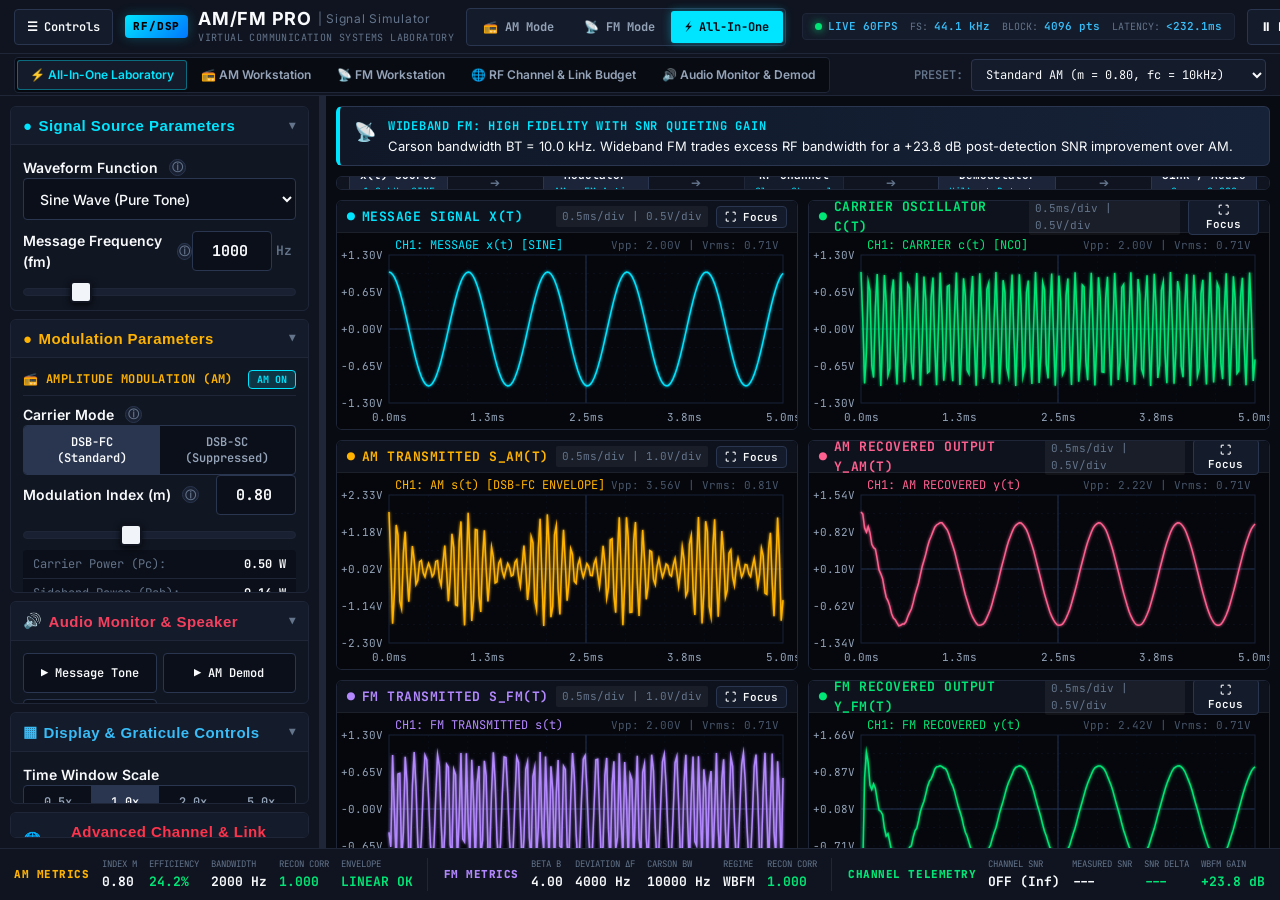
==== commit 4471dab4: "Professional responsive UI/UX redesign: 100% zoom optimization, resizable drawer control panel, acco" ====
--- a/simulator.html
+++ b/simulator.html
@@ -3,63 +3,82 @@
 <head>
   <meta charset="UTF-8">
   <meta name="viewport" content="width=device-width, initial-scale=1.0">
-  <title>AM/FM PRO | RF & DSP Laboratory Workstation</title>
+  <title>AM/FM PRO | Virtual Communication Systems Laboratory</title>
   <link rel="stylesheet" href="style.css">
 </head>
 <body data-view="all">
 
-  <!-- ==================== 1. TOP INSTRUMENT HEADER ==================== -->
+  <!-- ==================== 1. TOP APPLICATION HEADER ==================== -->
   <header class="inst-header">
-    <div class="inst-branding">
-      <span class="inst-logo-badge">RF/DSP</span>
-      <div class="inst-title-block">
-        <h1>AM/FM PRO <span style="font-weight:400; color:var(--text-dim); font-size:12px;">| Precision Signal Lab</span></h1>
-        <div class="inst-subtitle">Virtual Communication Engineering Workstation</div>
-      </div>
-    </div>
-
-    <!-- Active Hardware & Engine Telemetry -->
-    <div class="inst-telemetry">
-      <div class="telem-item">
-        <span class="pulse-dot" id="led-status"></span>
-        <span class="telem-label">Engine:</span>
-        <span class="telem-val" id="stat-engine">LIVE 60FPS</span>
-      </div>
-      <div class="telem-item">
-        <span class="telem-label">Fs:</span>
-        <span class="telem-val">44.1 kHz</span>
-      </div>
-      <div class="telem-item">
-        <span class="telem-label">Block:</span>
-        <span class="telem-val">4096 pts</span>
-      </div>
-      <div class="telem-item">
-        <span class="telem-label">Latency:</span>
-        <span class="telem-val" id="stat-latency">&lt;2.1ms</span>
-      </div>
-    </div>
-
-    <!-- Toolbar Action Buttons -->
+    <div class="header-left">
+      <!-- Mobile / Responsive Drawer Toggle Button -->
+      <button type="button" id="btn-toggle-drawer" class="btn-tool btn-drawer-toggle" title="Toggle Control Panel">
+        <span class="icon-menu">☰</span> <span class="drawer-btn-label">Controls</span>
+      </button>
+
+      <!-- Instrument Branding -->
+      <div class="inst-branding">
+        <span class="inst-logo-badge">RF/DSP</span>
+        <div class="inst-title-block">
+          <h1>AM/FM PRO <span class="title-sub-tag">| Signal Simulator</span></h1>
+          <div class="inst-subtitle">Virtual Communication Systems Laboratory</div>
+        </div>
+      </div>
+    </div>
+
+    <!-- Center: Prominent AM / FM / All Mode Selector -->
+    <div class="header-center">
+      <div class="header-mode-selector" id="header-mode-selector">
+        <button type="button" class="btn-mode-tab" data-mode="am">📻 AM Mode</button>
+        <button type="button" class="btn-mode-tab" data-mode="fm">📡 FM Mode</button>
+        <button type="button" class="btn-mode-tab active" data-mode="all">⚡ All-In-One</button>
+      </div>
+
+      <!-- Engine Telemetry Badge -->
+      <div class="inst-telemetry">
+        <div class="telem-item">
+          <span class="pulse-dot" id="led-status"></span>
+          <span class="telem-val" id="stat-engine">LIVE 60FPS</span>
+        </div>
+        <div class="telem-item">
+          <span class="telem-label">Fs:</span>
+          <span class="telem-val">44.1 kHz</span>
+        </div>
+        <div class="telem-item">
+          <span class="telem-label">Block:</span>
+          <span class="telem-val">4096 pts</span>
+        </div>
+        <div class="telem-item">
+          <span class="telem-label">Latency:</span>
+          <span class="telem-val" id="stat-latency">&lt;2.1ms</span>
+        </div>
+      </div>
+    </div>
+
+    <!-- Right: Instrument Tools & Transport -->
     <div class="inst-actions">
-      <button type="button" id="btn-freeze" class="btn-tool" title="Freeze waveform rendering (spacebar)">
-        <span id="freeze-icon">⏸</span> <span id="freeze-text">FREEZE</span>
+      <button type="button" id="btn-freeze" class="btn-tool" title="Freeze waveform rendering (Spacebar)">
+        <span id="freeze-icon">⏸</span> <span id="freeze-text">Pause</span>
+      </button>
+      <button type="button" id="btn-fullscreen" class="btn-tool" title="Toggle Fullscreen Mode (F11)">
+        ⛶ Fullscreen
+      </button>
+      <button type="button" id="btn-theory-modal" class="btn-tool" title="Open ECE communication formulas & theory">
+        📖 Theory
       </button>
       <button type="button" id="btn-export-png" class="btn-tool" title="Capture high-resolution oscilloscope plot">
-        📸 EXPORT PNG
+        📸 Export
       </button>
-      <button type="button" id="btn-theory-modal" class="btn-tool" title="Open RF communication theory & formulas reference">
-        📖 THEORY
+      <button type="button" id="btn-reset" class="btn-tool btn-danger" title="Reset all instrument dials to factory calibration">
+        🔄 Reset
       </button>
-      <button type="button" id="btn-reset" class="btn-tool" style="color:var(--state-danger);" title="Reset all instrument dials to factory calibration">
-        🔄 RESET
-      </button>
-      <a href="index.html" class="btn-tool" style="text-decoration:none;">
-        🏠 HOME
+      <a href="index.html" class="btn-tool" style="text-decoration:none;" title="Return to Overview">
+        🏠 Home
       </a>
     </div>
   </header>
 
-  <!-- ==================== 2. WORKFLOW MODULE BAR ==================== -->
+  <!-- ==================== 2. WORKFLOW MODULE & PRESET BAR ==================== -->
   <nav class="inst-workflow-bar">
     <div class="workflow-tabs">
       <button type="button" class="tab-btn active tab-all" data-tab="all">⚡ All-In-One Laboratory</button>
@@ -69,9 +88,9 @@
       <button type="button" class="tab-btn" data-tab="audio">🔊 Audio Monitor &amp; Demod</button>
     </div>
 
-    <!-- Instrument Presets Selector -->
+    <!-- Quick Presets Dropdown -->
     <div class="quick-presets-group">
-      <span style="color:var(--text-dim);">PRESET:</span>
+      <label for="sel-preset" style="color:var(--text-dim); font-weight:600;">PRESET:</label>
       <select id="sel-preset" class="preset-select">
         <option value="default">Standard AM (m = 0.80, fc = 10kHz)</option>
         <option value="am-overmod">⚠️ AM Overmodulation (m = 1.35)</option>
@@ -84,261 +103,358 @@
     </div>
   </nav>
 
+  <!-- Drawer Overlay for Mobile / Tablet / Drawer Mode -->
+  <div class="drawer-overlay" id="drawer-overlay"></div>
+
   <!-- ==================== 3. APP SHELL LAYOUT ==================== -->
   <div class="inst-shell">
 
-    <!-- LEFT SIDEBAR: STRUCTURED PARAMETER RACK -->
-    <aside class="inst-rack">
-
-      <!-- GROUP A: MESSAGE SIGNAL -->
-      <section class="param-card">
-        <div class="param-card-header">
+    <!-- LEFT SIDEBAR: DEDICATED RESIZABLE CONTROL PANEL -->
+    <aside class="inst-rack" id="inst-rack">
+
+      <!-- Drawer Header Bar (Visible on mobile/drawer mode) -->
+      <div class="rack-drawer-header">
+        <div class="drawer-title-wrap">
+          <span class="icon-gear">⚙</span>
+          <span class="rack-drawer-title">SIMULATION CONTROLS</span>
+        </div>
+        <button type="button" class="btn-close-drawer" id="btn-close-drawer" title="Close Drawer">✕ Close</button>
+      </div>
+
+      <!-- SECTION 1: SIGNAL PARAMETERS (Open by Default) -->
+      <section class="param-card accordion-card" id="card-signal">
+        <button type="button" class="accordion-header" aria-expanded="true">
           <div class="card-title-badge badge-msg">
-            <span>●</span> <span>Message Source x(t)</span>
-          </div>
-          <span class="ctrl-limits">10Hz - 5kHz</span>
-        </div>
-
-        <div class="ctrl-row">
-          <label class="ctrl-title" for="msg-type">Waveform Function</label>
-          <select id="msg-type" class="inst-select">
-            <option value="sine">Sine Wave (Pure Tone)</option>
-            <option value="square">Square Wave (Harmonics)</option>
-            <option value="triangle">Triangle Wave</option>
-            <option value="sawtooth">Sawtooth Ramp</option>
-            <option value="audio-file">📁 Audio File (WAV/MP3)</option>
-            <option value="mic">🎤 Live Microphone</option>
-          </select>
-        </div>
-
-        <!-- Audio File Upload UI -->
-        <div id="audio-file-controls" style="display:none; margin: 6px 0; padding: 6px; background:var(--bg-input); border-radius:var(--radius-sm);">
-          <input type="file" id="audio-file-input" accept="audio/*" style="display:none;">
-          <button type="button" id="btn-choose-file" class="btn-tool" style="width:100%; justify-content:center;">📁 Browse Audio File</button>
-          <span id="audio-file-name" style="font-size:10px; color:var(--sig-message); display:block; margin-top:4px; word-break:break-all;"></span>
-        </div>
-
-        <!-- Live Microphone UI -->
-        <div id="mic-controls" style="display:none; margin: 6px 0; padding: 6px; background:var(--bg-input); border-radius:var(--radius-sm);">
-          <button type="button" id="btn-toggle-mic" class="btn-tool" style="width:100%; justify-content:center;">🎤 Enable Microphone</button>
-          <span id="mic-status" style="font-size:10px; color:var(--text-dim); display:block; margin-top:4px; text-align:center;">Mic: Idle</span>
-        </div>
-
-        <!-- Frequency fm -->
-        <div class="ctrl-row">
-          <div class="ctrl-label-line">
-            <span class="ctrl-title">Frequency (fm)</span>
-            <span class="ctrl-readout"><span id="val-fm">1000</span> <span class="ctrl-unit">Hz</span></span>
-          </div>
-          <div class="range-container">
-            <input type="range" id="slider-fm" class="inst-slider" min="100" max="5000" value="1000" step="50">
-            <input type="number" id="num-fm" class="inst-numbox" min="100" max="5000" value="1000" step="50">
-          </div>
-        </div>
-
-        <!-- Amplitude Am -->
-        <div class="ctrl-row">
-          <div class="ctrl-label-line">
-            <span class="ctrl-title">Amplitude (Am)</span>
-            <span class="ctrl-readout"><span id="val-am">1.00</span> <span class="ctrl-unit">V</span></span>
-          </div>
-          <div class="range-container">
-            <input type="range" id="slider-am" class="inst-slider" min="10" max="200" value="100" step="5">
-            <input type="number" id="num-am" class="inst-numbox" min="0.10" max="2.00" value="1.00" step="0.05">
+            <span>●</span> <span>Signal Source Parameters</span>
+          </div>
+          <span class="accordion-arrow">▼</span>
+        </button>
+
+        <div class="accordion-body">
+          <div class="ctrl-row">
+            <label class="ctrl-title" for="msg-type">
+              Waveform Function
+              <span class="tooltip-trigger" data-tooltip="Modulating baseband message signal type x(t).">ⓘ</span>
+            </label>
+            <select id="msg-type" class="inst-select">
+              <option value="sine">Sine Wave (Pure Tone)</option>
+              <option value="square">Square Wave (Harmonics)</option>
+              <option value="triangle">Triangle Wave</option>
+              <option value="sawtooth">Sawtooth Ramp</option>
+              <option value="audio-file">📁 Audio File (WAV/MP3)</option>
+              <option value="mic">🎤 Live Microphone</option>
+            </select>
+          </div>
+
+          <!-- Audio File Upload UI -->
+          <div id="audio-file-controls" class="sub-dock-box" style="display:none;">
+            <input type="file" id="audio-file-input" accept="audio/*" style="display:none;">
+            <button type="button" id="btn-choose-file" class="btn-tool btn-block">📁 Choose Audio File</button>
+            <span id="audio-file-name" class="file-name-tag"></span>
+          </div>
+
+          <!-- Live Microphone UI -->
+          <div id="mic-controls" class="sub-dock-box" style="display:none;">
+            <button type="button" id="btn-toggle-mic" class="btn-tool btn-block">🎤 Enable Microphone</button>
+            <span id="mic-status" class="status-tag">Mic: Idle</span>
+          </div>
+
+          <!-- Message Frequency fm -->
+          <div class="ctrl-row">
+            <div class="ctrl-label-line">
+              <label class="ctrl-title" for="slider-fm">
+                Message Frequency (fm)
+                <span class="tooltip-trigger" data-tooltip="Baseband message frequency in Hertz. Maximum is constrained below Nyquist limit Fs/2.">ⓘ</span>
+              </label>
+              <div class="ctrl-readout-wrap">
+                <input type="number" id="num-fm" class="inst-numbox" min="100" max="5000" value="1000" step="50">
+                <span class="ctrl-unit">Hz</span>
+              </div>
+            </div>
+            <div class="range-container">
+              <input type="range" id="slider-fm" class="inst-slider" min="100" max="5000" value="1000" step="50">
+            </div>
+          </div>
+
+          <!-- Message Amplitude Am -->
+          <div class="ctrl-row">
+            <div class="ctrl-label-line">
+              <label class="ctrl-title" for="slider-am">
+                Message Amplitude (Am)
+                <span class="tooltip-trigger" data-tooltip="Peak voltage amplitude of the baseband modulating signal.">ⓘ</span>
+              </label>
+              <div class="ctrl-readout-wrap">
+                <input type="number" id="num-am" class="inst-numbox" min="0.10" max="2.00" value="1.00" step="0.05">
+                <span class="ctrl-unit">V</span>
+              </div>
+            </div>
+            <div class="range-container">
+              <input type="range" id="slider-am" class="inst-slider" min="10" max="200" value="100" step="5">
+            </div>
+          </div>
+
+          <!-- Carrier Frequency fc -->
+          <div class="ctrl-row">
+            <div class="ctrl-label-line">
+              <label class="ctrl-title" for="slider-fc">
+                Carrier Frequency (fc)
+                <span class="tooltip-trigger" data-tooltip="High-frequency RF sinusoidal carrier used to translate baseband spectrum.">ⓘ</span>
+              </label>
+              <div class="ctrl-readout-wrap">
+                <input type="number" id="num-fc" class="inst-numbox" min="2000" max="18000" value="10000" step="250">
+                <span class="ctrl-unit">Hz</span>
+              </div>
+            </div>
+            <div class="range-container">
+              <input type="range" id="slider-fc" class="inst-slider" min="2000" max="18000" value="10000" step="250">
+            </div>
+          </div>
+
+          <!-- Carrier Amplitude Ac -->
+          <div class="ctrl-row">
+            <div class="ctrl-label-line">
+              <label class="ctrl-title" for="slider-ac">
+                Carrier Amplitude (Ac)
+                <span class="tooltip-trigger" data-tooltip="Peak unmodulated sinusoidal carrier voltage.">ⓘ</span>
+              </label>
+              <div class="ctrl-readout-wrap">
+                <input type="number" id="num-ac" class="inst-numbox" min="0.10" max="2.00" value="1.00" step="0.05">
+                <span class="ctrl-unit">V</span>
+              </div>
+            </div>
+            <div class="range-container">
+              <input type="range" id="slider-ac" class="inst-slider" min="10" max="200" value="100" step="5">
+            </div>
           </div>
         </div>
       </section>
 
-      <!-- GROUP B: CARRIER NCO -->
-      <section class="param-card">
-        <div class="param-card-header">
-          <div class="card-title-badge badge-car">
-            <span>●</span> <span>Carrier Oscillator c(t)</span>
-          </div>
-          <span class="ctrl-limits">2kHz - 18kHz</span>
-        </div>
-
-        <!-- Frequency fc -->
-        <div class="ctrl-row">
-          <div class="ctrl-label-line">
-            <span class="ctrl-title">Carrier Frequency (fc)</span>
-            <span class="ctrl-readout"><span id="val-fc">10000</span> <span class="ctrl-unit">Hz</span></span>
-          </div>
-          <div class="range-container">
-            <input type="range" id="slider-fc" class="inst-slider" min="2000" max="18000" value="10000" step="250">
-            <input type="number" id="num-fc" class="inst-numbox" min="2000" max="18000" value="10000" step="250">
-          </div>
-        </div>
-
-        <!-- Amplitude Ac -->
-        <div class="ctrl-row">
-          <div class="ctrl-label-line">
-            <span class="ctrl-title">Carrier Amplitude (Ac)</span>
-            <span class="ctrl-readout"><span id="val-ac">1.00</span> <span class="ctrl-unit">V</span></span>
-          </div>
-          <div class="range-container">
-            <input type="range" id="slider-ac" class="inst-slider" min="10" max="200" value="100" step="5">
-            <input type="number" id="num-ac" class="inst-numbox" min="0.10" max="2.00" value="1.00" step="0.05">
-          </div>
+      <!-- SECTION 2: MODULATION PARAMETERS (Open by Default) -->
+      <section class="param-card accordion-card" id="card-modulation">
+        <button type="button" class="accordion-header" aria-expanded="true">
+          <div class="card-title-badge badge-am">
+            <span>●</span> <span>Modulation Parameters</span>
+          </div>
+          <span class="accordion-arrow">▼</span>
+        </button>
+
+        <div class="accordion-body">
+
+          <!-- AM Controls (Shown in AM / All mode) -->
+          <div class="mode-am-only-card">
+            <div class="card-sub-heading" style="color:var(--sig-am);">
+              <span>📻 AMPLITUDE MODULATION (AM)</span>
+              <button type="button" id="toggle-am" class="btn-badge-toggle active">AM ON</button>
+            </div>
+
+            <div class="ctrl-row">
+              <label class="ctrl-title">
+                Carrier Mode
+                <span class="tooltip-trigger" data-tooltip="DSB-FC transmits full carrier. DSB-SC suppresses carrier for 100% power efficiency.">ⓘ</span>
+              </label>
+              <div class="seg-switch">
+                <button type="button" class="seg-btn active" data-mode="DSB-FC" id="btn-mode-dsbfc">DSB-FC (Standard)</button>
+                <button type="button" class="seg-btn" data-mode="DSB-SC" id="btn-mode-dsbsc">DSB-SC (Suppressed)</button>
+              </div>
+              <select id="am-mode" style="display:none;">
+                <option value="DSB-FC" selected>DSB-FC</option>
+                <option value="DSB-SC">DSB-SC</option>
+              </select>
+            </div>
+
+            <!-- Modulation Index m -->
+            <div class="ctrl-row">
+              <div class="ctrl-label-line">
+                <label class="ctrl-title" for="slider-m">
+                  Modulation Index (m)
+                  <span class="tooltip-trigger" data-tooltip="AM modulation depth ratio (Am/Ac). m <= 1.0 ensures linear envelope detection; m > 1.0 causes overmodulation envelope distortion.">ⓘ</span>
+                </label>
+                <div class="ctrl-readout-wrap">
+                  <input type="number" id="num-m" class="inst-numbox" min="0.05" max="2.00" value="0.80" step="0.05">
+                </div>
+              </div>
+              <div class="range-container">
+                <input type="range" id="slider-m" class="inst-slider" min="5" max="200" value="80" step="5">
+              </div>
+            </div>
+
+            <!-- Overmodulation Alert Banner -->
+            <div id="alert-overmod" class="alert-banner" style="display:none;">
+              <span>⚠️</span>
+              <span>OVERMODULATION (m &gt; 1.0): Carrier envelope zero-crossing distortion active.</span>
+            </div>
+
+            <!-- Live Power Distribution Table -->
+            <table class="power-table">
+              <tbody>
+                <tr><td class="p-label">Carrier Power (Pc):</td><td class="p-val" id="pwr-pc">0.50 W</td></tr>
+                <tr><td class="p-label">Sideband Power (Psb):</td><td class="p-val" id="pwr-psb">0.16 W</td></tr>
+                <tr><td class="p-label">Total Power (Pt):</td><td class="p-val" id="pwr-pt">0.66 W</td></tr>
+                <tr><td class="p-label">Power Efficiency (η):</td><td class="p-val" id="pwr-eff" style="color:var(--sig-carrier);">24.2%</td></tr>
+              </tbody>
+            </table>
+          </div>
+
+          <!-- FM Controls (Shown in FM / All mode) -->
+          <div class="mode-fm-only-card" style="margin-top:10px;">
+            <div class="card-sub-heading" style="color:var(--sig-fm);">
+              <span>📡 FREQUENCY MODULATION (FM)</span>
+              <button type="button" id="toggle-fm" class="btn-badge-toggle active">FM ON</button>
+            </div>
+
+            <!-- Peak Frequency Deviation delta_f -->
+            <div class="ctrl-row">
+              <div class="ctrl-label-line">
+                <label class="ctrl-title" for="slider-df">
+                  Frequency Deviation (Δf)
+                  <span class="tooltip-trigger" data-tooltip="Peak instantaneous frequency deviation away from carrier frequency fc.">ⓘ</span>
+                </label>
+                <div class="ctrl-readout-wrap">
+                  <input type="number" id="num-df" class="inst-numbox" min="200" max="10000" value="4000" step="100">
+                  <span class="ctrl-unit">Hz</span>
+                </div>
+              </div>
+              <div class="range-container">
+                <input type="range" id="slider-df" class="inst-slider" min="200" max="10000" value="4000" step="100">
+              </div>
+            </div>
+
+            <table class="power-table">
+              <tbody>
+                <tr><td class="p-label">Modulation Index (β):</td><td class="p-val" id="pwr-beta">4.00</td></tr>
+                <tr><td class="p-label">Carson Bandwidth:</td><td class="p-val" id="pwr-carson" style="color:var(--sig-fm);">10.0 kHz</td></tr>
+                <tr><td class="p-label">FM Regime:</td><td class="p-val" id="pwr-fm-regime">WBFM</td></tr>
+                <tr><td class="p-label">FM Improvement Gain:</td><td class="p-val" id="pwr-fm-gain" style="color:var(--state-normal);">+19.8 dB</td></tr>
+              </tbody>
+            </table>
+          </div>
+
         </div>
       </section>
 
-      <!-- GROUP C: AM MODULATION -->
-      <section class="param-card mode-am-only-card">
-        <div class="param-card-header">
-          <div class="card-title-badge badge-am">
-            <span>●</span> <span>AM Modulator</span>
-          </div>
-          <button type="button" id="toggle-am" class="btn-tool active" style="padding:2px 8px; font-size:10px;">AM ON</button>
-        </div>
-
-        <div class="ctrl-row">
-          <label class="ctrl-title" for="am-mode">Carrier Mode</label>
-          <div class="seg-switch">
-            <button type="button" class="seg-btn active" data-mode="DSB-FC" id="btn-mode-dsbfc">DSB-FC (Standard)</button>
-            <button type="button" class="seg-btn" data-mode="DSB-SC" id="btn-mode-dsbsc">DSB-SC (Suppressed)</button>
-          </div>
-          <select id="am-mode" style="display:none;">
-            <option value="DSB-FC" selected>DSB-FC</option>
-            <option value="DSB-SC">DSB-SC</option>
-          </select>
-        </div>
-
-        <!-- Modulation Index m -->
-        <div class="ctrl-row">
-          <div class="ctrl-label-line">
-            <span class="ctrl-title">Modulation Index (m)</span>
-            <span class="ctrl-readout"><span id="val-m">0.80</span></span>
-          </div>
-          <div class="range-container">
-            <input type="range" id="slider-m" class="inst-slider" min="5" max="200" value="80" step="5">
-            <input type="number" id="num-m" class="inst-numbox" min="0.05" max="2.00" value="0.80" step="0.05">
-          </div>
-        </div>
-
-        <!-- Overmodulation Alert Banner -->
-        <div id="alert-overmod" class="alert-banner" style="display:none;">
-          <span>⚠️</span>
-          <span>OVERMODULATION (m &gt; 1.0): Zero-crossing envelope distortion occurs.</span>
-        </div>
-
-        <!-- Live Power Distribution Table -->
-        <table class="power-table">
-          <tbody>
-            <tr><td class="p-label">Carrier Power (Pc):</td><td class="p-val" id="pwr-pc">0.50 W</td></tr>
-            <tr><td class="p-label">Sideband Power (Psb):</td><td class="p-val" id="pwr-psb">0.16 W</td></tr>
-            <tr><td class="p-label">Total Power (Pt):</td><td class="p-val" id="pwr-pt">0.66 W</td></tr>
-            <tr><td class="p-label">Power Efficiency (η):</td><td class="p-val" id="pwr-eff" style="color:var(--sig-carrier);">24.2%</td></tr>
-          </tbody>
-        </table>
+      <!-- SECTION 3: SIMULATION & AUDIO LAB (Open by Default) -->
+      <section class="param-card accordion-card" id="card-audio">
+        <button type="button" class="accordion-header" aria-expanded="true">
+          <div class="card-title-badge badge-audio">
+            <span>🔊</span> <span>Audio Monitor &amp; Speaker</span>
+          </div>
+          <span class="accordion-arrow">▼</span>
+        </button>
+
+        <div class="accordion-body">
+          <div class="audio-dock-grid">
+            <button type="button" id="btn-play-msg" class="btn-audio">▶ Message Tone</button>
+            <button type="button" id="btn-play-am" class="btn-audio">▶ AM Demod</button>
+            <button type="button" id="btn-play-fm" class="btn-audio">▶ FM Demod</button>
+            <button type="button" id="btn-stop-audio" class="btn-audio btn-stop">⏹ Mute Speaker</button>
+          </div>
+          <div style="font-size:10px; color:var(--text-dim); text-align:center; margin-top:4px;" id="audio-status">
+            Speaker: Ready
+          </div>
+        </div>
       </section>
 
-      <!-- GROUP D: FM MODULATION -->
-      <section class="param-card mode-fm-only-card">
-        <div class="param-card-header">
-          <div class="card-title-badge badge-fm">
-            <span>●</span> <span>FM Modulator</span>
-          </div>
-          <button type="button" id="toggle-fm" class="btn-tool active" style="padding:2px 8px; font-size:10px;">FM ON</button>
-        </div>
-
-        <!-- Frequency Deviation delta_f -->
-        <div class="ctrl-row">
-          <div class="ctrl-label-line">
-            <span class="ctrl-title">Peak Frequency Deviation (Δf)</span>
-            <span class="ctrl-readout"><span id="val-df">4000</span> <span class="ctrl-unit">Hz</span></span>
-          </div>
-          <div class="range-container">
-            <input type="range" id="slider-df" class="inst-slider" min="200" max="10000" value="4000" step="100">
-            <input type="number" id="num-df" class="inst-numbox" min="200" max="10000" value="4000" step="100">
-          </div>
-        </div>
-
-        <table class="power-table">
-          <tbody>
-            <tr><td class="p-label">Modulation Index (β):</td><td class="p-val" id="pwr-beta">4.00</td></tr>
-            <tr><td class="p-label">Bandwidth (Carson):</td><td class="p-val" id="pwr-carson" style="color:var(--sig-fm);">10.0 kHz</td></tr>
-            <tr><td class="p-label">FM Regime:</td><td class="p-val" id="pwr-fm-regime">WBFM</td></tr>
-            <tr><td class="p-label">FM Improvement Gain:</td><td class="p-val" id="pwr-fm-gain" style="color:var(--state-normal);">+19.8 dB</td></tr>
-          </tbody>
-        </table>
+      <!-- SECTION 4: DISPLAY & SCALE SETTINGS (Open by Default) -->
+      <section class="param-card accordion-card" id="card-display">
+        <button type="button" class="accordion-header" aria-expanded="true">
+          <div class="card-title-badge" style="color:#38bdf8;">
+            <span>▦</span> <span>Display &amp; Graticule Controls</span>
+          </div>
+          <span class="accordion-arrow">▼</span>
+        </button>
+
+        <div class="accordion-body">
+          <div class="ctrl-row">
+            <label class="ctrl-title">Time Window Scale</label>
+            <div class="seg-switch" id="time-zoom-group">
+              <button type="button" class="seg-btn" data-scale="0.5">0.5x (10ms)</button>
+              <button type="button" class="seg-btn active" data-scale="1.0">1.0x (5ms)</button>
+              <button type="button" class="seg-btn" data-scale="2.0">2.0x (2.5ms)</button>
+              <button type="button" class="seg-btn" data-scale="5.0">5.0x (1ms)</button>
+            </div>
+          </div>
+
+          <div class="display-actions-row">
+            <button type="button" id="btn-toggle-grid" class="btn-tool active" style="flex:1;">▦ Graticule Grid: ON</button>
+            <button type="button" id="btn-autoscale" class="btn-tool" style="flex:1;">↺ Reset Zoom</button>
+          </div>
+        </div>
       </section>
 
-      <!-- GROUP E: CHANNEL & LINK BUDGET -->
-      <section class="param-card">
-        <div class="param-card-header">
+      <!-- SECTION 5: ADVANCED & RF CHANNEL (Collapsed by Default) -->
+      <section class="param-card accordion-card collapsed" id="card-advanced">
+        <button type="button" class="accordion-header" aria-expanded="false">
           <div class="card-title-badge badge-chan">
-            <span>●</span> <span>RF Channel &amp; AWGN Noise</span>
-          </div>
-          <button type="button" id="toggle-noise" class="btn-tool" style="padding:2px 8px; font-size:10px;">NOISE OFF</button>
-        </div>
-
-        <!-- Channel SNR -->
-        <div class="ctrl-row">
-          <div class="ctrl-label-line">
-            <span class="ctrl-title">Channel SNR</span>
-            <span class="ctrl-readout"><span id="val-snr">25</span> <span class="ctrl-unit">dB</span></span>
-          </div>
-          <div class="range-container">
-            <input type="range" id="slider-snr" class="inst-slider" min="-5" max="50" value="25" step="1">
-            <input type="number" id="num-snr" class="inst-numbox" min="-5" max="50" value="25" step="1">
-          </div>
-        </div>
-
-        <!-- Hardware Link Budget Sub-parameters -->
-        <div class="ctrl-row">
-          <div class="ctrl-label-line">
-            <span class="ctrl-title">Tx Power</span>
-            <span class="ctrl-readout"><span id="val-txpow">0</span> <span class="ctrl-unit">dBW</span></span>
-          </div>
-          <input type="range" id="slider-txpow" class="inst-slider" min="-20" max="30" value="0" step="1">
-        </div>
-
-        <div class="ctrl-row">
-          <div class="ctrl-label-line">
-            <span class="ctrl-title">Path Distance</span>
-            <span class="ctrl-readout"><span id="val-dist">1.0</span> <span class="ctrl-unit">km</span></span>
-          </div>
-          <input type="range" id="slider-dist" class="inst-slider" min="1" max="100" value="1" step="1">
-        </div>
-
-        <div class="ctrl-row">
-          <div class="ctrl-label-line">
-            <span class="ctrl-title">Rx Noise Figure (NF)</span>
-            <span class="ctrl-readout"><span id="val-nf">6</span> <span class="ctrl-unit">dB</span></span>
-          </div>
-          <input type="range" id="slider-nf" class="inst-slider" min="1" max="15" value="6" step="1">
-        </div>
-
-        <div class="ctrl-row">
-          <div class="ctrl-label-line">
-            <span class="ctrl-title">Rx Bandwidth (B)</span>
-            <span class="ctrl-readout"><span id="val-bw">10</span> <span class="ctrl-unit">kHz</span></span>
-          </div>
-          <input type="range" id="slider-bw" class="inst-slider" min="1" max="100" value="10" step="1">
+            <span>🌐</span> <span>Advanced Channel &amp; Link Budget</span>
+          </div>
+          <span class="accordion-arrow">▶</span>
+        </button>
+
+        <div class="accordion-body">
+          <!-- Channel Noise Toggle -->
+          <div class="card-sub-heading" style="color:var(--sig-noise);">
+            <span>AWGN CHANNEL NOISE</span>
+            <button type="button" id="toggle-noise" class="btn-badge-toggle">NOISE OFF</button>
+          </div>
+
+          <!-- Channel SNR -->
+          <div class="ctrl-row">
+            <div class="ctrl-label-line">
+              <label class="ctrl-title" for="slider-snr">
+                Channel SNR
+                <span class="tooltip-trigger" data-tooltip="Signal-to-Noise Ratio (Ps/Pn) in dB introduced by thermal AWGN.">ⓘ</span>
+              </label>
+              <div class="ctrl-readout-wrap">
+                <input type="number" id="num-snr" class="inst-numbox" min="-5" max="50" value="25" step="1">
+                <span class="ctrl-unit">dB</span>
+              </div>
+            </div>
+            <div class="range-container">
+              <input type="range" id="slider-snr" class="inst-slider" min="-5" max="50" value="25" step="1">
+            </div>
+          </div>
+
+          <!-- Hardware Link Budget Sub-parameters -->
+          <div class="ctrl-row">
+            <div class="ctrl-label-line">
+              <label class="ctrl-title" for="slider-txpow">Tx Power</label>
+              <span class="ctrl-readout"><span id="val-txpow">0</span> <span class="ctrl-unit">dBW</span></span>
+            </div>
+            <input type="range" id="slider-txpow" class="inst-slider" min="-20" max="30" value="0" step="1">
+          </div>
+
+          <div class="ctrl-row">
+            <div class="ctrl-label-line">
+              <label class="ctrl-title" for="slider-dist">Path Distance</label>
+              <span class="ctrl-readout"><span id="val-dist">1.0</span> <span class="ctrl-unit">km</span></span>
+            </div>
+            <input type="range" id="slider-dist" class="inst-slider" min="1" max="100" value="1" step="1">
+          </div>
+
+          <div class="ctrl-row">
+            <div class="ctrl-label-line">
+              <label class="ctrl-title" for="slider-nf">Rx Noise Figure (NF)</label>
+              <span class="ctrl-readout"><span id="val-nf">6</span> <span class="ctrl-unit">dB</span></span>
+            </div>
+            <input type="range" id="slider-nf" class="inst-slider" min="1" max="15" value="6" step="1">
+          </div>
+
+          <div class="ctrl-row">
+            <div class="ctrl-label-line">
+              <label class="ctrl-title" for="slider-bw">Rx Bandwidth (B)</label>
+              <span class="ctrl-readout"><span id="val-bw">10</span> <span class="ctrl-unit">kHz</span></span>
+            </div>
+            <input type="range" id="slider-bw" class="inst-slider" min="1" max="100" value="10" step="1">
+          </div>
         </div>
       </section>
 
-      <!-- GROUP F: AUDIO MONITOR SPEAKER -->
-      <section class="param-card">
-        <div class="param-card-header">
-          <div class="card-title-badge badge-audio">
-            <span>🔊</span> <span>Acoustic Monitor (Speaker)</span>
-          </div>
-          <span id="audio-status" style="font-size:9px; font-family:var(--font-mono); color:var(--text-dim);">IDLE</span>
-        </div>
-
-        <div class="audio-dock-grid">
-          <button type="button" id="btn-play-msg" class="btn-audio">▶ Message Tone</button>
-          <button type="button" id="btn-play-am" class="btn-audio">▶ AM Demod</button>
-          <button type="button" id="btn-play-fm" class="btn-audio">▶ FM Demod</button>
-          <button type="button" id="btn-stop-audio" class="btn-audio btn-stop">⏹ Mute Speaker</button>
-        </div>
-      </section>
-
     </aside>
 
-    <!-- CENTER INSTRUMENT WORKSTATION AREA -->
+    <!-- HORIZONTAL RESIZE DRAG HANDLE (Desktop) -->
+    <div class="panel-resizer" id="panel-resizer" title="Drag horizontally to resize control panel"></div>
+
+    <!-- CENTER INSTRUMENT WORKSTATION / WAVEFORM AREA -->
     <main class="inst-workstation">
 
       <!-- Smart Engineering Insight Card -->
@@ -378,9 +494,9 @@
         </div>
       </div>
 
-      <!-- Link Budget Chain Strip (shown when noise active) -->
+      <!-- Link Budget Chain Strip (shown when noise is enabled) -->
       <div class="link-budget-strip hidden" id="link-budget">
-        <span class="lb-title">Link Budget Chain:</span>
+        <span class="lb-title">Link Budget:</span>
         <div class="lb-chain">
           <div class="lb-pill"><span class="l-name">Tx Power</span><span class="l-val" id="lb-tx">0.0 dBW</span></div>
           <span style="color:var(--text-dim);">➔</span>
@@ -396,16 +512,19 @@
         </div>
       </div>
 
-      <!-- OSCILLOSCOPE BEZELS (2 cols x 3 rows in All-in-One, or dedicated single-mode) -->
+      <!-- MAIN OSCILLOSCOPE GRIDS (2x2 Layout on Desktop, 1-col on small screen, Focus-enabled) -->
       <div class="scope-viewport-grid" id="scope-grid">
 
         <!-- Scope 1: Message Signal -->
-        <div class="scope-bezel">
+        <div class="scope-bezel" id="bezel-scope-msg" data-scope-id="scope-msg">
           <div class="bezel-topbar">
             <div class="bezel-title" style="color:var(--sig-message);">
               <span>●</span> <span>MESSAGE SIGNAL x(t)</span>
             </div>
-            <span class="bezel-scale-tag" id="tag-msg-scale">0.5ms/div | 0.5V/div</span>
+            <div class="bezel-toolbar">
+              <span class="bezel-scale-tag" id="tag-msg-scale">0.5ms/div | 0.5V/div</span>
+              <button type="button" class="btn-scope-focus" title="Focus / Maximize this waveform">⛶ Focus</button>
+            </div>
           </div>
           <div class="bezel-canvas-wrap">
             <canvas id="scope-msg"></canvas>
@@ -413,12 +532,15 @@
         </div>
 
         <!-- Scope 2: Carrier NCO -->
-        <div class="scope-bezel">
+        <div class="scope-bezel" id="bezel-scope-carrier" data-scope-id="scope-carrier">
           <div class="bezel-topbar">
             <div class="bezel-title" style="color:var(--sig-carrier);">
               <span>●</span> <span>CARRIER OSCILLATOR c(t)</span>
             </div>
-            <span class="bezel-scale-tag">0.5ms/div | 0.5V/div</span>
+            <div class="bezel-toolbar">
+              <span class="bezel-scale-tag">0.5ms/div | 0.5V/div</span>
+              <button type="button" class="btn-scope-focus" title="Focus / Maximize this waveform">⛶ Focus</button>
+            </div>
           </div>
           <div class="bezel-canvas-wrap">
             <canvas id="scope-carrier"></canvas>
@@ -426,12 +548,15 @@
         </div>
 
         <!-- Scope 3: AM Modulated -->
-        <div class="scope-bezel mode-am-only">
+        <div class="scope-bezel mode-am-only" id="bezel-scope-am" data-scope-id="scope-am">
           <div class="bezel-topbar">
             <div class="bezel-title" style="color:var(--sig-am);">
               <span>●</span> <span id="label-scope-am">AM TRANSMITTED s_AM(t)</span>
             </div>
-            <span class="bezel-scale-tag" id="tag-am-scale">0.5ms/div | 1.0V/div</span>
+            <div class="bezel-toolbar">
+              <span class="bezel-scale-tag" id="tag-am-scale">0.5ms/div | 1.0V/div</span>
+              <button type="button" class="btn-scope-focus" title="Focus / Maximize this waveform">⛶ Focus</button>
+            </div>
           </div>
           <div class="bezel-canvas-wrap">
             <canvas id="scope-am"></canvas>
@@ -439,12 +564,15 @@
         </div>
 
         <!-- Scope 4: AM Demodulated Baseband -->
-        <div class="scope-bezel mode-am-only">
+        <div class="scope-bezel mode-am-only" id="bezel-scope-am-demod" data-scope-id="scope-am-demod">
           <div class="bezel-topbar">
             <div class="bezel-title" style="color:var(--sig-am-demod);">
               <span>●</span> <span>AM RECOVERED OUTPUT y_AM(t)</span>
             </div>
-            <span class="bezel-scale-tag">0.5ms/div | 0.5V/div</span>
+            <div class="bezel-toolbar">
+              <span class="bezel-scale-tag">0.5ms/div | 0.5V/div</span>
+              <button type="button" class="btn-scope-focus" title="Focus / Maximize this waveform">⛶ Focus</button>
+            </div>
           </div>
           <div class="bezel-canvas-wrap">
             <canvas id="scope-am-demod"></canvas>
@@ -452,12 +580,15 @@
         </div>
 
         <!-- Scope 5: FM Modulated -->
-        <div class="scope-bezel mode-fm-only">
+        <div class="scope-bezel mode-fm-only" id="bezel-scope-fm" data-scope-id="scope-fm">
           <div class="bezel-topbar">
             <div class="bezel-title" style="color:var(--sig-fm);">
               <span>●</span> <span>FM TRANSMITTED s_FM(t)</span>
             </div>
-            <span class="bezel-scale-tag">0.5ms/div | 1.0V/div</span>
+            <div class="bezel-toolbar">
+              <span class="bezel-scale-tag">0.5ms/div | 1.0V/div</span>
+              <button type="button" class="btn-scope-focus" title="Focus / Maximize this waveform">⛶ Focus</button>
+            </div>
           </div>
           <div class="bezel-canvas-wrap">
             <canvas id="scope-fm"></canvas>
@@ -465,12 +596,15 @@
         </div>
 
         <!-- Scope 6: FM Demodulated Baseband -->
-        <div class="scope-bezel mode-fm-only">
+        <div class="scope-bezel mode-fm-only" id="bezel-scope-fm-demod" data-scope-id="scope-fm-demod">
           <div class="bezel-topbar">
             <div class="bezel-title" style="color:var(--sig-fm-demod);">
               <span>●</span> <span>FM RECOVERED OUTPUT y_FM(t)</span>
             </div>
-            <span class="bezel-scale-tag">0.5ms/div | 0.5V/div</span>
+            <div class="bezel-toolbar">
+              <span class="bezel-scale-tag">0.5ms/div | 0.5V/div</span>
+              <button type="button" class="btn-scope-focus" title="Focus / Maximize this waveform">⛶ Focus</button>
+            </div>
           </div>
           <div class="bezel-canvas-wrap">
             <canvas id="scope-fm-demod"></canvas>
@@ -480,15 +614,18 @@
       </div>
 
       <!-- SPECTRUM ANALYZER VIEWPORT ROW -->
-      <div class="spectrum-viewport-row">
+      <div class="spectrum-viewport-row" id="spectrum-row">
 
         <!-- AM Spectrum -->
-        <div class="scope-bezel spectrum-bezel mode-am-only">
+        <div class="scope-bezel spectrum-bezel mode-am-only" id="bezel-spec-am" data-scope-id="spec-am">
           <div class="bezel-topbar">
             <div class="bezel-title" style="color:var(--sig-am);">
               <span>📊</span> <span>AM RF POWER SPECTRUM</span>
             </div>
-            <span class="bezel-scale-tag">10 dB/div | 2.5 kHz/div</span>
+            <div class="bezel-toolbar">
+              <span class="bezel-scale-tag">10 dB/div | 2.5 kHz/div</span>
+              <button type="button" class="btn-scope-focus" title="Focus / Maximize this spectrum">⛶ Focus</button>
+            </div>
           </div>
           <div class="bezel-canvas-wrap">
             <canvas id="spec-am"></canvas>
@@ -496,12 +633,15 @@
         </div>
 
         <!-- FM Spectrum -->
-        <div class="scope-bezel spectrum-bezel mode-fm-only">
+        <div class="scope-bezel spectrum-bezel mode-fm-only" id="bezel-spec-fm" data-scope-id="spec-fm">
           <div class="bezel-topbar">
             <div class="bezel-title" style="color:var(--sig-fm);">
               <span>📊</span> <span>FM RF POWER SPECTRUM</span>
             </div>
-            <span class="bezel-scale-tag">10 dB/div | 2.5 kHz/div</span>
+            <div class="bezel-toolbar">
+              <span class="bezel-scale-tag">10 dB/div | 2.5 kHz/div</span>
+              <button type="button" class="btn-scope-focus" title="Focus / Maximize this spectrum">⛶ Focus</button>
+            </div>
           </div>
           <div class="bezel-canvas-wrap">
             <canvas id="spec-fm"></canvas>
@@ -513,9 +653,9 @@
     </main>
   </div>
 
-  <!-- ==================== 4. FOOTER TELEMETRY BAR ==================== -->
+  <!-- ==================== 4. FOOTER TELEMETRY STATUS BAR ==================== -->
   <footer class="inst-metrics-footer">
-    <div class="metric-group">
+    <div class="metric-group mode-am-only">
       <span class="metric-group-title m-am">AM METRICS</span>
       <div class="m-cell">
         <span class="m-cell-label">Index m</span>
@@ -539,7 +679,7 @@
       </div>
     </div>
 
-    <div class="metric-group">
+    <div class="metric-group mode-fm-only">
       <span class="metric-group-title m-fm">FM METRICS</span>
       <div class="m-cell">
         <span class="m-cell-label">Beta β</span>
--- a/style.css
+++ b/style.css
@@ -1,56 +1,80 @@
 @import url('https://fonts.googleapis.com/css2?family=Inter:wght@400;500;600;700&family=JetBrains+Mono:wght@400;500;600;700&display=swap');
 
 /* ==========================================================================
-   AM/FM PRO — RF & DSP INSTRUMENTATION DESIGN SYSTEM
-   Theme: Precision Scientific & Test Equipment (Keysight / Tektronix Caliber)
+   AM/FM PRO — RF & DSP INSTRUMENTATION DESIGN SYSTEM v4.0
+   Theme: Precision Scientific Test Bench (Keysight / Tektronix Caliber)
+   Responsive, Accessible, and 100% Zoom Optimized
    ========================================================================== */
 
 :root {
   /* Surface & Chassis Hierarchy */
   --bg-app: #080b12;             /* Deep bench chassis */
   --bg-surface: #0f1420;         /* Primary panel bezel */
-  --bg-card: #151b2a;            /* Sub-assembly enclosure */
-  --bg-card-hover: #1a2235;      /* Interactive elevation */
-  --bg-display: #05070d;         /* CRT / High-contrast LCD graticule viewport */
-  --bg-control: #1a2234;         /* Inset control well */
-  --bg-input: #0e1320;           /* Field input background */
-
-  /* Precision Engineering Hairlines */
-  --border-dim: #1e2638;         /* Subtle structural separator */
-  --border-med: #2a354d;         /* Standard panel border */
-  --border-bright: #3e4d6d;      /* Focused card boundary */
-  --border-active: #00e5ff;      /* Active state border */
-
-  /* Semantic Signal Colors — STRICT ENGINEERING TAXONOMY */
-  --sig-message: #00e5ff;        /* Cyan: Baseband Message Input x(t) */
-  --sig-carrier: #00e676;        /* Phosphor Green: Carrier NCO c(t) */
-  --sig-am: #ffb300;             /* Precision Amber/Gold: AM Modulated s_AM(t) */
+  --bg-card: #141b2a;            /* Enclosure module background */
+  --bg-card-hover: #1b2438;      /* Interactive hover state */
+  --bg-display: #05070d;         /* High-contrast CRT/LCD graticule viewport */
+  --bg-control: #182032;         /* Inset slider / control well */
+  --bg-input: #0b0f19;           /* Number & text input background */
+
+  /* Precision Engineering Borders */
+  --border-dim: #1e2638;         /* Structural subtle hairline */
+  --border-med: #2a364f;         /* Standard panel border */
+  --border-bright: #3f4f72;      /* Hovered or focused boundary */
+  --border-active: #00e5ff;      /* Highlight accent border */
+
+  /* Semantic Signal Color Taxonomies */
+  --sig-message: #00e5ff;        /* Cyan: Baseband Message x(t) */
+  --sig-carrier: #00e676;        /* Phosphor Green: Carrier Oscillator c(t) */
+  --sig-am: #ffb300;             /* Precision Gold: AM Modulated s_AM(t) */
   --sig-am-demod: #ff6090;       /* Rose: AM Recovered Baseband */
-  --sig-fm: #b388ff;             /* Scientific Violet: FM Modulated s_FM(t) */
-  --sig-fm-demod: #00e676;       /* Bright Green: FM Recovered Baseband */
-  --sig-inst-freq: #7c4dff;      /* Deep Purple: Instantaneous Frequency f(t) */
-  --sig-noise: #ff334b;          /* Crimson: Channel AWGN & Noise Floor */
-
-  /* State & Diagnostic Semantics */
-  --state-normal: #00e676;       /* Valid / Within Spec */
-  --state-warn: #ff9100;         /* Overmodulation / Approaching Limits */
-  --state-danger: #ff1744;       /* Clipping / Severe Distortion / Low SNR */
-  --state-info: #00b0ff;         /* Informational telemetry */
+  --sig-fm: #b388ff;             /* Scientific Purple: FM Modulated s_FM(t) */
+  --sig-fm-demod: #00e676;       /* Phosphor Green: FM Recovered Baseband */
+  --sig-inst-freq: #7c4dff;      /* Deep Purple: Instantaneous Frequency */
+  --sig-noise: #ff334b;          /* Crimson: Channel AWGN & Noise */
+
+  /* State Semantics */
+  --state-normal: #00e676;       /* Normal / Within spec */
+  --state-warn: #ff9100;         /* Overmodulation alert */
+  --state-danger: #ff1744;       /* Clipping / Severe distortion */
+  --state-info: #38bdf8;         /* Diagnostic information */
 
   /* Typography Colors */
-  --text-primary: #f1f5f9;       /* High-contrast graticule readouts */
-  --text-secondary: #94a3b8;     /* Parameter labels & secondary metadata */
+  --text-primary: #f8fafc;       /* High-contrast primary text */
+  --text-secondary: #94a3b8;     /* Field labels & descriptions */
   --text-dim: #64748b;           /* Inactive units & helper tags */
   --text-mono-accent: #38bdf8;   /* Monospace readout highlight */
 
-  /* Typography Families */
+  /* Typography Families & Hierarchy */
   --font-sans: 'Inter', -apple-system, BlinkMacSystemFont, 'Segoe UI', sans-serif;
-  --font-mono: 'JetBrains Mono', 'Fira Code', 'Consolas', monospace;
-
-  /* Layout Constants */
-  --header-height: 52px;
-  --toolbar-height: 38px;
-  --metrics-height: 48px;
+  --font-mono: 'JetBrains Mono', 'Consolas', monospace;
+
+  --font-size-title: 18px;
+  --font-size-section: 15px;
+  --font-size-label: 14px;
+  --font-size-val: 15px;
+  --font-size-scope-title: 13px;
+  --font-size-axis: 12px;
+
+  /* Spacing System */
+  --space-1: 4px;
+  --space-2: 8px;
+  --space-3: 12px;
+  --space-4: 16px;
+  --space-5: 20px;
+  --space-6: 24px;
+
+  /* Touch & Click Targets */
+  --ctrl-height: 40px;
+  --btn-height: 42px;
+  --input-height: 40px;
+  --slider-track-height: 8px;
+  --slider-thumb-size: 22px;
+
+  /* Layout Heights & Widths */
+  --panel-width: 340px;
+  --header-height: 54px;
+  --toolbar-height: 42px;
+  --metrics-height: 52px;
   --radius-sm: 4px;
   --radius-md: 6px;
   --radius-lg: 8px;
@@ -69,14 +93,14 @@
   background-color: var(--bg-app);
   color: var(--text-primary);
   font-family: var(--font-sans);
-  font-size: 13px;
+  font-size: 14px;
   line-height: 1.5;
   -webkit-font-smoothing: antialiased;
   -moz-osx-font-smoothing: grayscale;
 }
 
 /* ==========================================================================
-   INSTRUMENT HEADER & STATUS BAR
+   1. TOP APPLICATION HEADER
    ========================================================================== */
 .inst-header {
   height: var(--header-height);
@@ -85,15 +109,45 @@
   display: flex;
   align-items: center;
   justify-content: space-between;
-  padding: 0 16px;
+  padding: 0 14px;
   z-index: 50;
   user-select: none;
+  gap: 12px;
+}
+
+.header-left {
+  display: flex;
+  align-items: center;
+  gap: 12px;
+  flex-shrink: 0;
+}
+
+.btn-drawer-toggle {
+  display: inline-flex;
+  align-items: center;
+  gap: 6px;
+  padding: 6px 12px;
+  background: var(--bg-card);
+  border: 1px solid var(--border-med);
+  color: var(--text-primary);
+  font-family: var(--font-mono);
+  font-weight: 700;
+  font-size: 13px;
+  border-radius: var(--radius-sm);
+  cursor: pointer;
+  min-height: 36px;
+  transition: all 0.15s ease;
+}
+
+.btn-drawer-toggle:hover {
+  border-color: var(--sig-message);
+  color: var(--sig-message);
 }
 
 .inst-branding {
   display: flex;
   align-items: center;
-  gap: 12px;
+  gap: 10px;
 }
 
 .inst-logo-badge {
@@ -109,13 +163,20 @@
 }
 
 .inst-title-block h1 {
-  font-size: 14px;
+  font-size: var(--font-size-title);
   font-weight: 700;
-  letter-spacing: 0.06em;
-  color: var(--text-primary);
-  display: flex;
-  align-items: center;
-  gap: 8px;
+  letter-spacing: 0.04em;
+  color: var(--text-primary);
+  display: flex;
+  align-items: center;
+  gap: 6px;
+  line-height: 1.2;
+}
+
+.title-sub-tag {
+  font-weight: 400;
+  color: var(--text-dim);
+  font-size: 12px;
 }
 
 .inst-subtitle {
@@ -126,14 +187,67 @@
   text-transform: uppercase;
 }
 
-/* Header Telemetry Pill */
+/* Center Header: Mode Switcher & Telemetry */
+.header-center {
+  display: flex;
+  align-items: center;
+  gap: 16px;
+  flex-shrink: 0;
+}
+
+.header-mode-selector {
+  display: flex;
+  background: var(--bg-card);
+  border: 1px solid var(--border-med);
+  padding: 2px;
+  border-radius: var(--radius-sm);
+  gap: 2px;
+}
+
+.btn-mode-tab {
+  background: transparent;
+  border: none;
+  color: var(--text-secondary);
+  font-family: var(--font-mono);
+  font-size: 12px;
+  font-weight: 700;
+  padding: 5px 14px;
+  border-radius: 3px;
+  cursor: pointer;
+  transition: all 0.15s ease;
+  min-height: 32px;
+}
+
+.btn-mode-tab:hover {
+  color: var(--text-primary);
+}
+
+.btn-mode-tab.active {
+  background: var(--sig-message);
+  color: #040812;
+  box-shadow: 0 0 10px rgba(0, 229, 255, 0.4);
+}
+
+.btn-mode-tab[data-mode="am"].active {
+  background: var(--sig-am);
+  color: #040812;
+  box-shadow: 0 0 10px rgba(255, 179, 0, 0.4);
+}
+
+.btn-mode-tab[data-mode="fm"].active {
+  background: var(--sig-fm);
+  color: #040812;
+  box-shadow: 0 0 10px rgba(179, 136, 255, 0.4);
+}
+
+/* Telemetry Pill */
 .inst-telemetry {
   display: flex;
   align-items: center;
-  gap: 16px;
+  gap: 12px;
   background-color: var(--bg-card);
   border: 1px solid var(--border-dim);
-  padding: 4px 14px;
+  padding: 4px 12px;
   border-radius: var(--radius-sm);
   font-family: var(--font-mono);
   font-size: 11px;
@@ -147,7 +261,7 @@
 
 .telem-label {
   color: var(--text-dim);
-  font-size: 9px;
+  font-size: 10px;
   text-transform: uppercase;
 }
 
@@ -176,6 +290,7 @@
   display: flex;
   align-items: center;
   gap: 8px;
+  flex-shrink: 0;
 }
 
 .btn-tool {
@@ -183,16 +298,16 @@
   border: 1px solid var(--border-med);
   color: var(--text-primary);
   font-family: var(--font-mono);
-  font-size: 11px;
+  font-size: 12px;
   font-weight: 600;
-  padding: 5px 12px;
+  padding: 6px 12px;
   border-radius: var(--radius-sm);
   cursor: pointer;
   display: inline-flex;
   align-items: center;
   gap: 6px;
   transition: all 0.15s ease;
-  min-height: 28px;
+  min-height: 36px;
 }
 
 .btn-tool:hover {
@@ -207,20 +322,18 @@
   color: var(--sig-message);
 }
 
-.btn-tool.btn-primary {
-  background-color: #00e5ff;
-  border-color: #00e5ff;
-  color: #040812;
-  font-weight: 700;
-}
-
-.btn-tool.btn-primary:hover {
-  background-color: #33ebff;
-  box-shadow: 0 0 14px rgba(0, 229, 255, 0.4);
+.btn-tool.btn-danger {
+  color: var(--state-danger);
+  border-color: rgba(255, 23, 68, 0.3);
+}
+
+.btn-tool.btn-danger:hover {
+  background-color: rgba(255, 23, 68, 0.15);
+  border-color: var(--state-danger);
 }
 
 /* ==========================================================================
-   WORKFLOW MODULE BAR (NAVIGATION TABS)
+   2. WORKFLOW MODULE BAR
    ========================================================================== */
 .inst-workflow-bar {
   height: var(--toolbar-height);
@@ -229,15 +342,16 @@
   display: flex;
   align-items: center;
   justify-content: space-between;
-  padding: 0 16px;
+  padding: 0 14px;
   user-select: none;
+  gap: 12px;
 }
 
 .workflow-tabs {
   display: flex;
   gap: 2px;
   background-color: var(--bg-app);
-  padding: 3px;
+  padding: 2px;
   border-radius: var(--radius-sm);
   border: 1px solid var(--border-dim);
 }
@@ -247,15 +361,16 @@
   border: none;
   color: var(--text-secondary);
   font-family: var(--font-sans);
-  font-size: 11px;
+  font-size: 12px;
   font-weight: 600;
-  padding: 4px 14px;
+  padding: 5px 12px;
   border-radius: 3px;
   cursor: pointer;
   display: inline-flex;
   align-items: center;
   gap: 6px;
   transition: all 0.15s ease;
+  min-height: 30px;
 }
 
 .tab-btn:hover {
@@ -279,7 +394,7 @@
   align-items: center;
   gap: 8px;
   font-family: var(--font-mono);
-  font-size: 11px;
+  font-size: 12px;
 }
 
 .preset-select {
@@ -287,28 +402,72 @@
   border: 1px solid var(--border-med);
   color: var(--text-primary);
   font-family: var(--font-mono);
-  font-size: 11px;
+  font-size: 12px;
   padding: 4px 10px;
   border-radius: var(--radius-sm);
   outline: none;
   cursor: pointer;
-  height: 28px;
+  height: 32px;
 }
 
 /* ==========================================================================
-   APP SHELL LAYOUT (CHASSIS WORKSTATION)
+   3. RESIZABLE APPLICATION SHELL
    ========================================================================== */
 .inst-shell {
-  display: grid;
-  grid-template-columns: 330px 1fr;
+  display: flex;
   height: calc(100vh - var(--header-height) - var(--toolbar-height) - var(--metrics-height));
+  position: relative;
   overflow: hidden;
 }
 
+/* Desktop Collapse Mode */
+.inst-shell.panel-collapsed .inst-rack {
+  display: none !important;
+}
+.inst-shell.panel-collapsed .panel-resizer {
+  display: none !important;
+}
+
+/* Drawer Overlay for Mobile / Tablet */
+.drawer-overlay {
+  position: fixed;
+  top: var(--header-height);
+  left: 0;
+  right: 0;
+  bottom: var(--metrics-height);
+  background: rgba(4, 7, 14, 0.75);
+  backdrop-filter: blur(3px);
+  z-index: 95;
+  display: none;
+}
+.drawer-overlay.active {
+  display: block;
+}
+
+/* Resizable Horizontal Handle (Desktop) */
+.panel-resizer {
+  width: 6px;
+  background-color: var(--border-dim);
+  cursor: col-resize;
+  flex-shrink: 0;
+  transition: background-color 0.15s ease;
+  position: relative;
+  z-index: 20;
+}
+
+.panel-resizer:hover,
+.panel-resizer.resizing {
+  background-color: var(--sig-message);
+}
+
 /* ==========================================================================
-   SIDEBAR: STRUCTURED PARAMETER RACK
+   4. DEDICATED PARAMETER RACK / CONTROL PANEL
    ========================================================================== */
 .inst-rack {
+  width: var(--panel-width);
+  min-width: 280px;
+  max-width: 480px;
+  flex-shrink: 0;
   background-color: var(--bg-surface);
   border-right: 1px solid var(--border-dim);
   overflow-y: auto;
@@ -319,41 +478,111 @@
   gap: 8px;
   scrollbar-width: thin;
   scrollbar-color: var(--border-med) transparent;
-}
-
-.inst-rack::-webkit-scrollbar { width: 5px; }
+  transition: transform 0.25s cubic-bezier(0.16, 1, 0.3, 1);
+}
+
+.inst-rack::-webkit-scrollbar { width: 6px; }
 .inst-rack::-webkit-scrollbar-thumb { background: var(--border-med); border-radius: 3px; }
 
-/* Collapsible Parameter Card */
-.param-card {
+/* Drawer Header for Mobile */
+.rack-drawer-header {
+  display: none;
+  align-items: center;
+  justify-content: space-between;
+  padding: 8px 12px;
+  background: var(--bg-card);
+  border: 1px solid var(--border-med);
+  border-radius: var(--radius-sm);
+  margin-bottom: 4px;
+}
+
+.drawer-title-wrap {
+  display: flex;
+  align-items: center;
+  gap: 8px;
+  font-family: var(--font-mono);
+  font-size: 13px;
+  font-weight: 700;
+  color: var(--sig-message);
+}
+
+.btn-close-drawer {
+  background: transparent;
+  border: 1px solid var(--border-med);
+  color: var(--text-secondary);
+  font-family: var(--font-mono);
+  font-size: 11px;
+  padding: 4px 8px;
+  border-radius: var(--radius-sm);
+  cursor: pointer;
+}
+
+.btn-close-drawer:hover {
+  color: var(--text-primary);
+  border-color: var(--state-danger);
+}
+
+/* Accordion Component */
+.accordion-card {
   background-color: var(--bg-card);
   border: 1px solid var(--border-dim);
   border-radius: var(--radius-md);
+  overflow: hidden;
+  transition: border-color 0.2s ease;
+}
+
+.accordion-card:focus-within {
+  border-color: var(--border-bright);
+}
+
+.accordion-header {
+  width: 100%;
+  background: var(--bg-card);
+  border: none;
   padding: 10px 12px;
-  transition: border-color 0.2s ease;
-}
-
-.param-card:focus-within {
-  border-color: var(--border-bright);
-}
-
-.param-card-header {
   display: flex;
   align-items: center;
   justify-content: space-between;
-  margin-bottom: 8px;
-  padding-bottom: 6px;
-  border-bottom: 1px solid var(--border-dim);
+  cursor: pointer;
+  user-select: none;
+  transition: background-color 0.15s ease;
+}
+
+.accordion-header:hover {
+  background-color: var(--bg-card-hover);
+}
+
+.accordion-arrow {
+  font-size: 11px;
+  color: var(--text-dim);
+  font-family: var(--font-mono);
+  transition: transform 0.2s ease;
+}
+
+.accordion-body {
+  padding: 12px;
+  display: flex;
+  flex-direction: column;
+  gap: 10px;
+  background: rgba(0, 0, 0, 0.18);
+  border-top: 1px solid var(--border-dim);
+}
+
+.accordion-card.collapsed .accordion-body {
+  display: none;
+}
+
+.accordion-card.collapsed .accordion-arrow {
+  transform: rotate(-90deg);
 }
 
 .card-title-badge {
   display: flex;
   align-items: center;
   gap: 6px;
-  font-size: 11px;
+  font-size: var(--font-size-section);
   font-weight: 700;
-  letter-spacing: 0.04em;
-  text-transform: uppercase;
+  letter-spacing: 0.03em;
 }
 
 .card-title-badge.badge-msg { color: var(--sig-message); }
@@ -363,78 +592,128 @@
 .card-title-badge.badge-chan { color: var(--sig-noise); }
 .card-title-badge.badge-audio { color: #f43f5e; }
 
-/* Individual Parameter Control Row */
+.card-sub-heading {
+  display: flex;
+  align-items: center;
+  justify-content: space-between;
+  font-family: var(--font-mono);
+  font-size: 12px;
+  font-weight: 700;
+  letter-spacing: 0.04em;
+  padding-bottom: 6px;
+  border-bottom: 1px solid var(--border-dim);
+  margin-bottom: 8px;
+}
+
+.btn-badge-toggle {
+  background: var(--bg-input);
+  border: 1px solid var(--border-med);
+  color: var(--text-secondary);
+  font-family: var(--font-mono);
+  font-size: 10px;
+  font-weight: 700;
+  padding: 2px 8px;
+  border-radius: var(--radius-sm);
+  cursor: pointer;
+}
+
+.btn-badge-toggle.active {
+  background: rgba(0, 229, 255, 0.15);
+  border-color: var(--sig-message);
+  color: var(--sig-message);
+}
+
+/* ==========================================================================
+   5. LARGE, ACCESSIBLE CONTROLS & INPUTS
+   ========================================================================== */
 .ctrl-row {
-  margin-bottom: 8px;
-}
-.ctrl-row:last-child {
-  margin-bottom: 0;
+  display: flex;
+  flex-direction: column;
 }
 
 .ctrl-label-line {
   display: flex;
-  align-items: baseline;
+  align-items: center;
   justify-content: space-between;
-  margin-bottom: 3px;
+  margin-bottom: 5px;
 }
 
 .ctrl-title {
-  font-size: 11px;
-  color: var(--text-secondary);
-  font-weight: 500;
-}
-
-.ctrl-readout {
-  font-family: var(--font-mono);
-  font-size: 11px;
+  font-size: var(--font-size-label);
+  color: var(--text-primary);
   font-weight: 600;
-  color: var(--text-primary);
+  display: flex;
+  align-items: center;
+  gap: 6px;
+}
+
+.ctrl-readout-wrap {
   display: inline-flex;
-  align-items: baseline;
-  gap: 3px;
+  align-items: center;
+  gap: 4px;
+}
+
+.inst-numbox {
+  height: var(--input-height);
+  width: 80px;
+  background-color: var(--bg-input);
+  border: 1px solid var(--border-med);
+  color: var(--text-primary);
+  font-family: var(--font-mono);
+  font-size: var(--font-size-val);
+  font-weight: 700;
+  padding: 4px 8px;
+  border-radius: var(--radius-sm);
+  text-align: right;
+  outline: none;
+  transition: border-color 0.15s ease;
+}
+
+.inst-numbox:focus {
+  border-color: var(--sig-message);
+  box-shadow: 0 0 6px rgba(0, 229, 255, 0.3);
 }
 
 .ctrl-unit {
-  font-size: 9px;
+  font-size: 13px;
   color: var(--text-dim);
-  font-weight: 400;
-}
-
-.ctrl-limits {
-  font-size: 9px;
-  color: var(--text-dim);
-  font-family: var(--font-mono);
-}
-
-/* Precision Slider Styling */
+  font-family: var(--font-mono);
+  font-weight: 600;
+  min-width: 20px;
+}
+
 .range-container {
-  display: flex;
-  align-items: center;
-  gap: 8px;
+  width: 100%;
+  margin-top: 3px;
 }
 
 input[type=range].inst-slider {
   -webkit-appearance: none;
   appearance: none;
   width: 100%;
-  height: 5px;
+  height: var(--slider-track-height);
   background: var(--bg-control);
-  border-radius: 3px;
+  border-radius: 4px;
   outline: none;
   border: 1px solid var(--border-dim);
   cursor: pointer;
+  transition: background-color 0.15s ease;
+}
+
+input[type=range].inst-slider:hover {
+  background: #1f2a42;
 }
 
 input[type=range].inst-slider::-webkit-slider-thumb {
   -webkit-appearance: none;
-  width: 15px;
-  height: 15px;
-  border-radius: 3px;
-  background: #e2e8f0;
-  border: 2px solid var(--bg-card);
-  box-shadow: 0 1px 4px rgba(0,0,0,0.5);
+  width: var(--slider-thumb-size);
+  height: var(--slider-thumb-size);
+  border-radius: 4px;
+  background: #f1f5f9;
+  border: 2px solid var(--bg-surface);
+  box-shadow: 0 2px 6px rgba(0, 0, 0, 0.7);
   cursor: pointer;
-  transition: transform 0.1s ease, background-color 0.15s;
+  transition: transform 0.1s ease, background-color 0.15s ease;
 }
 
 input[type=range].inst-slider::-webkit-slider-thumb:hover {
@@ -443,54 +722,34 @@
 }
 
 input[type=range].inst-slider::-moz-range-thumb {
-  width: 15px;
-  height: 15px;
-  border-radius: 3px;
-  background: #e2e8f0;
-  border: 2px solid var(--bg-card);
+  width: var(--slider-thumb-size);
+  height: var(--slider-thumb-size);
+  border-radius: 4px;
+  background: #f1f5f9;
+  border: 2px solid var(--bg-surface);
   cursor: pointer;
 }
 
-/* Precision Number Box */
-.inst-numbox {
-  width: 60px;
-  background-color: var(--bg-input);
-  border: 1px solid var(--border-med);
-  color: var(--text-primary);
-  font-family: var(--font-mono);
-  font-size: 11px;
-  font-weight: 600;
-  padding: 2px 6px;
-  border-radius: var(--radius-sm);
-  text-align: right;
-  outline: none;
-}
-
-.inst-numbox:focus {
-  border-color: var(--sig-message);
-}
-
-/* Select & Segment Buttons */
+/* Select & Segmented Switches */
 .inst-select {
   width: 100%;
+  height: var(--btn-height);
   background-color: var(--bg-input);
   border: 1px solid var(--border-med);
   color: var(--text-primary);
   font-family: var(--font-sans);
-  font-size: 11px;
+  font-size: 14px;
   font-weight: 500;
-  padding: 5px 8px;
+  padding: 6px 12px;
   border-radius: var(--radius-sm);
   outline: none;
   cursor: pointer;
-  margin-top: 2px;
 }
 
 .inst-select:focus {
   border-color: var(--sig-message);
 }
 
-/* Segmented Switch */
 .seg-switch {
   display: flex;
   border: 1px solid var(--border-med);
@@ -505,12 +764,13 @@
   border: none;
   color: var(--text-secondary);
   font-family: var(--font-mono);
-  font-size: 10px;
+  font-size: 12px;
   font-weight: 600;
-  padding: 4px 6px;
+  padding: 8px 10px;
   cursor: pointer;
   transition: all 0.15s;
   text-align: center;
+  min-height: 38px;
 }
 
 .seg-btn.active {
@@ -518,12 +778,68 @@
   color: var(--text-primary);
 }
 
-/* Power & Modulation Distribution Readout */
+/* Tooltip System */
+.tooltip-trigger {
+  display: inline-flex;
+  align-items: center;
+  justify-content: center;
+  width: 17px;
+  height: 17px;
+  border-radius: 50%;
+  background: var(--bg-control);
+  border: 1px solid var(--border-med);
+  color: var(--text-dim);
+  font-size: 11px;
+  font-family: var(--font-mono);
+  font-weight: 700;
+  cursor: help;
+  position: relative;
+  margin-left: 5px;
+  vertical-align: middle;
+  transition: all 0.15s ease;
+}
+
+.tooltip-trigger:hover {
+  color: var(--sig-message);
+  border-color: var(--sig-message);
+  background: rgba(0, 229, 255, 0.12);
+}
+
+.tooltip-trigger::after {
+  content: attr(data-tooltip);
+  position: absolute;
+  bottom: calc(100% + 8px);
+  left: 50%;
+  transform: translateX(-50%);
+  background: #0f172a;
+  color: #f1f5f9;
+  border: 1px solid var(--border-bright);
+  padding: 8px 12px;
+  border-radius: var(--radius-sm);
+  font-size: 12px;
+  font-family: var(--font-sans);
+  font-weight: 400;
+  white-space: normal;
+  width: 240px;
+  line-height: 1.4;
+  box-shadow: 0 6px 20px rgba(0, 0, 0, 0.75);
+  opacity: 0;
+  pointer-events: none;
+  transition: opacity 0.2s ease, transform 0.2s ease;
+  z-index: 1000;
+}
+
+.tooltip-trigger:hover::after {
+  opacity: 1;
+  transform: translateX(-50%) translateY(-2px);
+}
+
+/* Power & Telemetry Tables */
 .power-table {
   width: 100%;
   margin-top: 6px;
   font-family: var(--font-mono);
-  font-size: 10px;
+  font-size: 12px;
   border-collapse: collapse;
   background-color: var(--bg-input);
   border-radius: var(--radius-sm);
@@ -531,25 +847,25 @@
 }
 
 .power-table td {
-  padding: 3px 8px;
+  padding: 5px 10px;
   border-bottom: 1px solid var(--border-dim);
 }
 .power-table tr:last-child td { border-bottom: none; }
 .power-table .p-label { color: var(--text-dim); }
-.power-table .p-val { text-align: right; font-weight: 600; color: var(--text-primary); }
-
-/* Overmodulation Danger Banner */
+.power-table .p-val { text-align: right; font-weight: 700; color: var(--text-primary); }
+
+/* Overmodulation Alert Banner */
 .alert-banner {
-  background-color: rgba(255, 23, 68, 0.12);
+  background-color: rgba(255, 23, 68, 0.15);
   border: 1px solid var(--state-danger);
   color: #ff8099;
-  padding: 6px 10px;
-  border-radius: var(--radius-sm);
-  font-size: 10px;
-  font-family: var(--font-mono);
-  display: flex;
-  align-items: center;
-  gap: 6px;
+  padding: 8px 12px;
+  border-radius: var(--radius-sm);
+  font-size: 12px;
+  font-family: var(--font-mono);
+  display: flex;
+  align-items: center;
+  gap: 8px;
   margin-top: 6px;
   animation: alert-pulse 2s infinite ease-in-out;
 }
@@ -563,26 +879,27 @@
 .audio-dock-grid {
   display: grid;
   grid-template-columns: repeat(2, 1fr);
-  gap: 4px;
-  margin-top: 6px;
+  gap: 6px;
 }
 
 .btn-audio {
   background-color: var(--bg-input);
   border: 1px solid var(--border-med);
   color: var(--text-primary);
-  font-size: 10px;
-  font-family: var(--font-mono);
-  padding: 5px 6px;
+  font-size: 12px;
+  font-family: var(--font-mono);
+  font-weight: 600;
+  padding: 8px 10px;
   border-radius: var(--radius-sm);
   cursor: pointer;
   text-align: center;
+  min-height: 40px;
   transition: all 0.15s;
 }
 
 .btn-audio:hover {
   background-color: var(--bg-card-hover);
-  border-color: var(--text-dim);
+  border-color: var(--sig-message);
 }
 
 .btn-audio.active {
@@ -593,49 +910,81 @@
 
 .btn-audio.btn-stop {
   grid-column: span 2;
-  background-color: rgba(255, 23, 68, 0.1);
-  border-color: rgba(255, 23, 68, 0.3);
+  background-color: rgba(255, 23, 68, 0.12);
+  border-color: rgba(255, 23, 68, 0.35);
   color: #ff6075;
 }
 
+.display-actions-row {
+  display: flex;
+  gap: 8px;
+  margin-top: 8px;
+}
+
+.btn-block {
+  width: 100%;
+  justify-content: center;
+}
+
+.sub-dock-box {
+  margin: 6px 0;
+  padding: 8px;
+  background: var(--bg-input);
+  border-radius: var(--radius-sm);
+  border: 1px solid var(--border-dim);
+}
+
+.file-name-tag, .status-tag {
+  font-size: 11px;
+  color: var(--sig-message);
+  display: block;
+  margin-top: 4px;
+  word-break: break-all;
+  text-align: center;
+}
+
 /* ==========================================================================
-   CENTER DISPLAY AREA: INSTRUMENT WORKSTATION
+   6. CENTER INSTRUMENT WORKSTATION / WAVEFORM AREA
    ========================================================================== */
 .inst-workstation {
+  flex: 1;
+  min-width: 0;
   background-color: var(--bg-app);
   display: flex;
   flex-direction: column;
   overflow-y: auto;
   overflow-x: hidden;
-  padding: 8px;
-  gap: 8px;
+  padding: 10px;
+  gap: 10px;
   scrollbar-width: thin;
   scrollbar-color: var(--border-med) transparent;
 }
 
-/* Screen Mode Filtering */
+/* Mode Filtering */
 [data-view="am"] .mode-fm-only { display: none !important; }
+[data-view="am"] .mode-am-only { display: flex !important; }
+[data-view="am"] .mode-fm-only-card { display: none !important; }
+[data-view="am"] .mode-am-only-card { display: block !important; }
+
 [data-view="fm"] .mode-am-only { display: none !important; }
+[data-view="fm"] .mode-fm-only { display: flex !important; }
+[data-view="fm"] .mode-am-only-card { display: none !important; }
+[data-view="fm"] .mode-fm-only-card { display: block !important; }
 
 /* Grid of Oscilloscope Bezel Windows */
 .scope-viewport-grid {
   display: grid;
   grid-template-columns: repeat(2, 1fr);
-  gap: 8px;
-}
-
-.scope-viewport-grid.single-col {
-  grid-template-columns: 1fr;
-}
-
-/* Dedicated Spectrum Row */
+  gap: 10px;
+}
+
 .spectrum-viewport-row {
   display: grid;
   grid-template-columns: repeat(2, 1fr);
-  gap: 8px;
-}
-
-/* Individual Bezel Container */
+  gap: 10px;
+}
+
+/* Individual Scope Bezel */
 .scope-bezel {
   background-color: var(--bg-display);
   border: 1px solid var(--border-dim);
@@ -644,24 +993,27 @@
   flex-direction: column;
   position: relative;
   overflow: hidden;
-  box-shadow: inset 0 0 20px rgba(0, 0, 0, 0.85);
-  min-height: 140px;
+  box-shadow: inset 0 0 24px rgba(0, 0, 0, 0.9);
+  min-height: 220px;
+  height: 250px;
+  transition: min-height 0.2s ease;
 }
 
 .scope-bezel.spectrum-bezel {
-  min-height: 170px;
-}
-
-/* Bezel Header Bar */
+  min-height: 240px;
+  height: 260px;
+}
+
+/* Bezel Header Toolbar */
 .bezel-topbar {
-  height: 24px;
-  background-color: rgba(15, 20, 32, 0.85);
+  height: 32px;
+  background-color: rgba(15, 20, 32, 0.9);
   backdrop-filter: blur(4px);
-  border-bottom: 1px solid rgba(255, 255, 255, 0.05);
+  border-bottom: 1px solid rgba(255, 255, 255, 0.06);
   display: flex;
   align-items: center;
   justify-content: space-between;
-  padding: 0 8px;
+  padding: 0 10px;
   z-index: 10;
   user-select: none;
 }
@@ -671,27 +1023,52 @@
   align-items: center;
   gap: 6px;
   font-family: var(--font-mono);
-  font-size: 10px;
+  font-size: var(--font-size-scope-title);
   font-weight: 700;
-  letter-spacing: 0.05em;
+  letter-spacing: 0.04em;
   text-transform: uppercase;
 }
 
+.bezel-toolbar {
+  display: flex;
+  align-items: center;
+  gap: 8px;
+}
+
 .bezel-scale-tag {
   font-family: var(--font-mono);
-  font-size: 9px;
+  font-size: 11px;
   color: var(--text-dim);
   background-color: rgba(255, 255, 255, 0.05);
-  padding: 1px 5px;
+  padding: 2px 6px;
   border-radius: 2px;
+}
+
+.btn-scope-focus {
+  background: var(--bg-card);
+  border: 1px solid var(--border-med);
+  color: var(--text-primary);
+  font-family: var(--font-mono);
+  font-size: 11px;
+  font-weight: 600;
+  padding: 3px 8px;
+  border-radius: var(--radius-sm);
+  cursor: pointer;
+  transition: all 0.15s ease;
+}
+
+.btn-scope-focus:hover {
+  background: var(--bg-card-hover);
+  border-color: var(--sig-message);
+  color: var(--sig-message);
 }
 
 .bezel-canvas-wrap {
   flex: 1;
   position: relative;
   width: 100%;
-  height: calc(100% - 24px);
-  min-height: 116px;
+  height: calc(100% - 32px);
+  min-height: 180px;
 }
 
 .bezel-canvas-wrap canvas {
@@ -701,7 +1078,26 @@
 }
 
 /* ==========================================================================
-   SMART ENGINEERING INSIGHT & SIGNAL FLOW PIPELINE
+   7. GRAPH FOCUS MODE
+   ========================================================================== */
+.scope-bezel.is-focused {
+  grid-column: 1 / -1 !important;
+  min-height: 480px !important;
+  height: 72vh !important;
+  z-index: 60;
+  border-color: var(--sig-message) !important;
+}
+
+.has-focused-scope .scope-bezel:not(.is-focused) {
+  display: none !important;
+}
+
+.has-focused-scope .spectrum-viewport-row:not(.is-focused) {
+  display: none !important;
+}
+
+/* ==========================================================================
+   8. SMART ENGINEERING INSIGHT & SIGNAL FLOW
    ========================================================================== */
 .smart-insight-card {
   background: linear-gradient(90deg, #101828 0%, #162238 100%);
@@ -715,86 +1111,81 @@
 }
 
 .insight-icon {
-  font-size: 16px;
+  font-size: 18px;
   margin-top: 1px;
 }
 
 .insight-content h4 {
-  font-size: 11px;
+  font-family: var(--font-mono);
+  font-size: 12px;
   font-weight: 700;
-  text-transform: uppercase;
-  letter-spacing: 0.05em;
+  letter-spacing: 0.06em;
   color: var(--sig-message);
   margin-bottom: 2px;
 }
 
 .insight-content p {
-  font-size: 11px;
-  color: var(--text-secondary);
+  font-size: 13px;
+  color: var(--text-primary);
   line-height: 1.4;
 }
 
-/* Signal Flow Interactive Diagram */
+/* Signal Flow Strip */
 .signal-flow-strip {
-  background-color: var(--bg-surface);
-  border: 1px solid var(--border-dim);
-  border-radius: var(--radius-md);
-  padding: 8px 12px;
   display: flex;
   align-items: center;
   justify-content: space-between;
-  user-select: none;
-}
-
-.flow-node {
-  display: flex;
-  flex-direction: column;
-  align-items: center;
-  padding: 4px 10px;
-  background-color: var(--bg-card);
-  border: 1px solid var(--border-dim);
-  border-radius: var(--radius-sm);
-  min-width: 80px;
-  transition: all 0.2s;
-}
-
-.flow-node.active {
-  border-color: var(--sig-message);
-  box-shadow: 0 0 8px rgba(0, 229, 255, 0.15);
-}
-
-.flow-node-title {
-  font-size: 9px;
-  font-family: var(--font-mono);
-  font-weight: 700;
-  text-transform: uppercase;
-  color: var(--text-secondary);
-}
-
-.flow-node.active .flow-node-title {
-  color: var(--sig-message);
-}
-
-.flow-node-status {
-  font-size: 8px;
-  color: var(--text-dim);
-}
-
-.flow-arrow-sep {
-  color: var(--text-dim);
-  font-size: 12px;
-  font-weight: 700;
-}
-
-/* Link Budget Chain Bar */
-.link-budget-strip {
   background-color: var(--bg-surface);
   border: 1px solid var(--border-dim);
   border-radius: var(--radius-md);
   padding: 6px 12px;
+  user-select: none;
+  overflow-x: auto;
+}
+
+.flow-node {
+  display: flex;
+  flex-direction: column;
+  align-items: center;
+  padding: 4px 10px;
+  background-color: var(--bg-card);
+  border: 1px solid var(--border-dim);
+  border-radius: var(--radius-sm);
+  min-width: 90px;
+}
+
+.flow-node.active {
+  border-color: var(--border-med);
+  background-color: var(--bg-card-hover);
+}
+
+.flow-node-title {
+  font-family: var(--font-mono);
+  font-size: 11px;
+  font-weight: 700;
+  color: var(--text-primary);
+}
+
+.flow-node-status {
+  font-size: 10px;
+  font-family: var(--font-mono);
+  color: var(--sig-message);
+}
+
+.flow-arrow-sep {
+  color: var(--text-dim);
+  font-size: 12px;
+}
+
+/* Link Budget Chain Strip */
+.link-budget-strip {
   display: flex;
   align-items: center;
   gap: 8px;
+  background-color: var(--bg-surface);
+  border: 1px solid var(--border-dim);
+  padding: 6px 12px;
+  border-radius: var(--radius-md);
   overflow-x: auto;
 }
 
@@ -802,7 +1193,7 @@
 
 .lb-title {
   font-family: var(--font-mono);
-  font-size: 10px;
+  font-size: 11px;
   font-weight: 700;
   color: var(--sig-am);
   text-transform: uppercase;
@@ -819,21 +1210,21 @@
 .lb-pill {
   background-color: var(--bg-card);
   border: 1px solid var(--border-med);
-  padding: 2px 8px;
+  padding: 3px 8px;
   border-radius: 3px;
   font-family: var(--font-mono);
-  font-size: 10px;
+  font-size: 11px;
   display: flex;
   flex-direction: column;
   align-items: center;
   white-space: nowrap;
 }
 
-.lb-pill .l-name { font-size: 8px; color: var(--text-dim); text-transform: uppercase; }
-.lb-pill .l-val  { font-weight: 600; color: var(--text-primary); }
+.lb-pill .l-name { font-size: 9px; color: var(--text-dim); text-transform: uppercase; }
+.lb-pill .l-val  { font-weight: 700; color: var(--text-primary); }
 
 /* ==========================================================================
-   FOOTER METRICS MONITOR BAR
+   9. FOOTER METRICS MONITOR BAR
    ========================================================================== */
 .inst-metrics-footer {
   height: var(--metrics-height);
@@ -842,7 +1233,7 @@
   display: flex;
   align-items: center;
   padding: 0 14px;
-  gap: 20px;
+  gap: 16px;
   overflow-x: auto;
   user-select: none;
 }
@@ -852,16 +1243,16 @@
   align-items: center;
   gap: 12px;
   border-right: 1px solid var(--border-dim);
-  padding-right: 16px;
+  padding-right: 14px;
   flex-shrink: 0;
 }
 .metric-group:last-child { border-right: none; }
 
 .metric-group-title {
-  font-size: 10px;
+  font-size: 11px;
   font-family: var(--font-mono);
   font-weight: 800;
-  letter-spacing: 0.06em;
+  letter-spacing: 0.05em;
   text-transform: uppercase;
 }
 .metric-group-title.m-am { color: var(--sig-am); }
@@ -874,14 +1265,14 @@
 }
 
 .m-cell-label {
-  font-size: 8px;
+  font-size: 9px;
   font-family: var(--font-mono);
   color: var(--text-dim);
   text-transform: uppercase;
 }
 
 .m-cell-val {
-  font-size: 12px;
+  font-size: 13px;
   font-family: var(--font-mono);
   font-weight: 700;
   color: var(--text-primary);
@@ -892,7 +1283,7 @@
 .m-cell-val.danger { color: var(--state-danger); }
 
 /* ==========================================================================
-   MODALS: THEORY & EXPORT
+   10. MODALS: THEORY REFERENCE
    ========================================================================== */
 .modal-overlay {
   position: fixed;
@@ -905,7 +1296,7 @@
   display: flex;
   align-items: center;
   justify-content: center;
-  z-index: 100;
+  z-index: 250;
   opacity: 0;
   pointer-events: none;
   transition: opacity 0.2s ease;
@@ -921,7 +1312,7 @@
   border: 1px solid var(--border-bright);
   border-radius: var(--radius-lg);
   width: 90%;
-  max-width: 640px;
+  max-width: 680px;
   max-height: 85vh;
   overflow-y: auto;
   box-shadow: 0 16px 40px rgba(0, 0, 0, 0.8);
@@ -938,7 +1329,7 @@
 }
 
 .modal-header h3 {
-  font-size: 14px;
+  font-size: 15px;
   font-weight: 700;
   letter-spacing: 0.04em;
   color: var(--text-primary);
@@ -948,7 +1339,7 @@
   background: transparent;
   border: none;
   color: var(--text-dim);
-  font-size: 18px;
+  font-size: 20px;
   cursor: pointer;
   padding: 2px 6px;
 }
@@ -956,7 +1347,7 @@
 
 .modal-body {
   padding: 18px;
-  font-size: 12px;
+  font-size: 13px;
   line-height: 1.6;
   color: var(--text-secondary);
 }
@@ -967,17 +1358,95 @@
   border-radius: var(--radius-sm);
   padding: 8px 12px;
   font-family: var(--font-mono);
-  font-size: 11px;
+  font-size: 12px;
   color: var(--sig-message);
   margin: 6px 0 12px 0;
 }
 
 /* ==========================================================================
-   RESPONSIVE DESIGN SYSTEM
+   11. COMPREHENSIVE RESPONSIVE BREAKPOINT LOGIC
    ========================================================================== */
-@media (max-width: 1100px) {
+
+/* Medium Laptops (1366x768, 1280x720) */
+@media (max-width: 1400px) {
+  :root {
+    --panel-width: 320px;
+  }
+  .scope-bezel {
+    min-height: 200px;
+    height: 230px;
+  }
+  .scope-bezel.spectrum-bezel {
+    min-height: 220px;
+    height: 240px;
+  }
+}
+
+/* Small Laptops & Tablets (<= 1024px) */
+@media (max-width: 1024px) {
+  .panel-resizer {
+    display: none;
+  }
+
+  .inst-rack {
+    position: fixed;
+    top: var(--header-height);
+    bottom: var(--metrics-height);
+    left: 0;
+    width: 340px;
+    max-width: 86vw;
+    z-index: 100;
+    transform: translateX(-100%);
+    box-shadow: 6px 0 30px rgba(0, 0, 0, 0.85);
+    border-right: 1px solid var(--border-bright);
+  }
+
+  .inst-rack.drawer-open {
+    transform: translateX(0);
+  }
+
+  .rack-drawer-header {
+    display: flex;
+  }
+
+  .scope-viewport-grid {
+    grid-template-columns: 1fr;
+  }
+
+  .spectrum-viewport-row {
+    grid-template-columns: 1fr;
+  }
+}
+
+/* Mobile Devices (<= 768px) */
+@media (max-width: 768px) {
+  .inst-header {
+    flex-wrap: wrap;
+    height: auto;
+    padding: 8px 10px;
+    gap: 8px;
+  }
+
+  .header-left, .header-center, .inst-actions {
+    width: 100%;
+    justify-content: space-between;
+  }
+
+  .inst-telemetry {
+    display: none;
+  }
+
+  .inst-workflow-bar {
+    overflow-x: auto;
+  }
+
   .inst-shell {
-    grid-template-columns: 290px 1fr;
+    height: auto;
+    min-height: calc(100vh - 160px);
+  }
+
+  .scope-bezel {
+    min-height: 220px;
   }
 }
 
